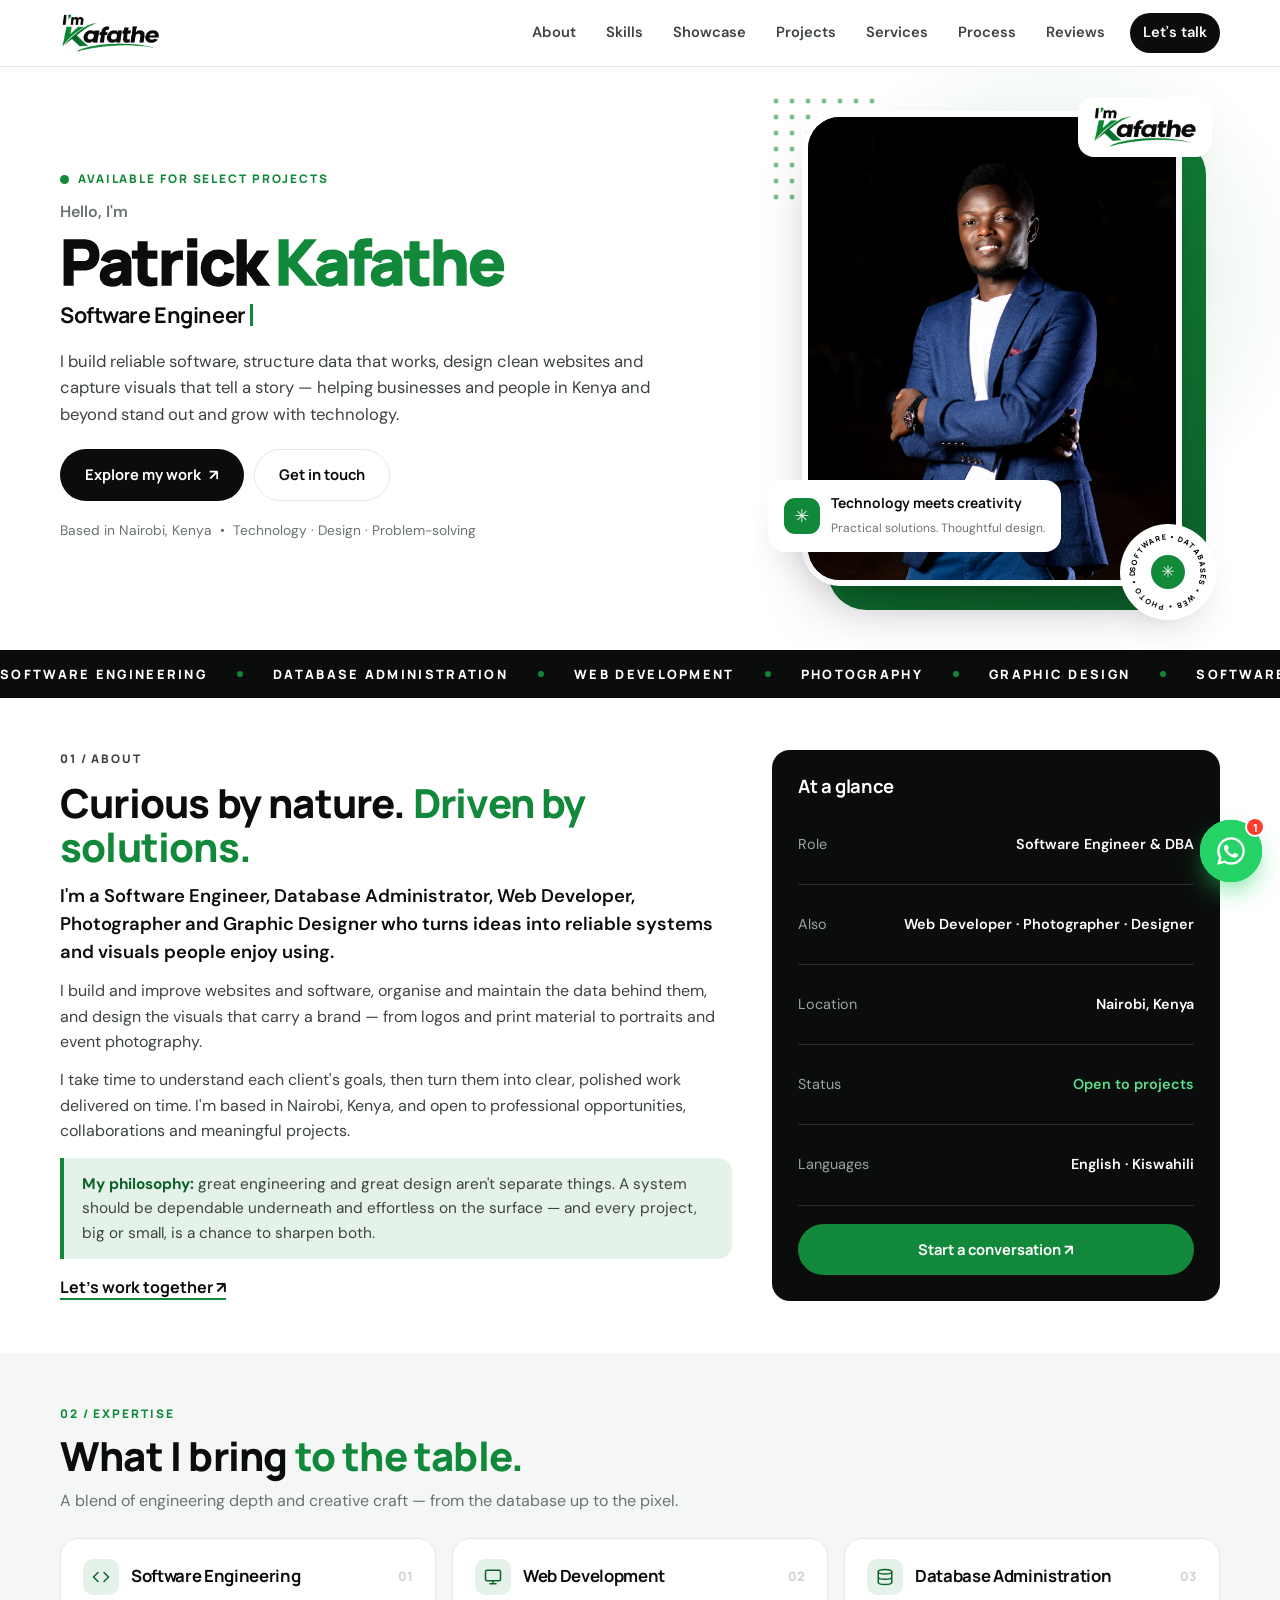
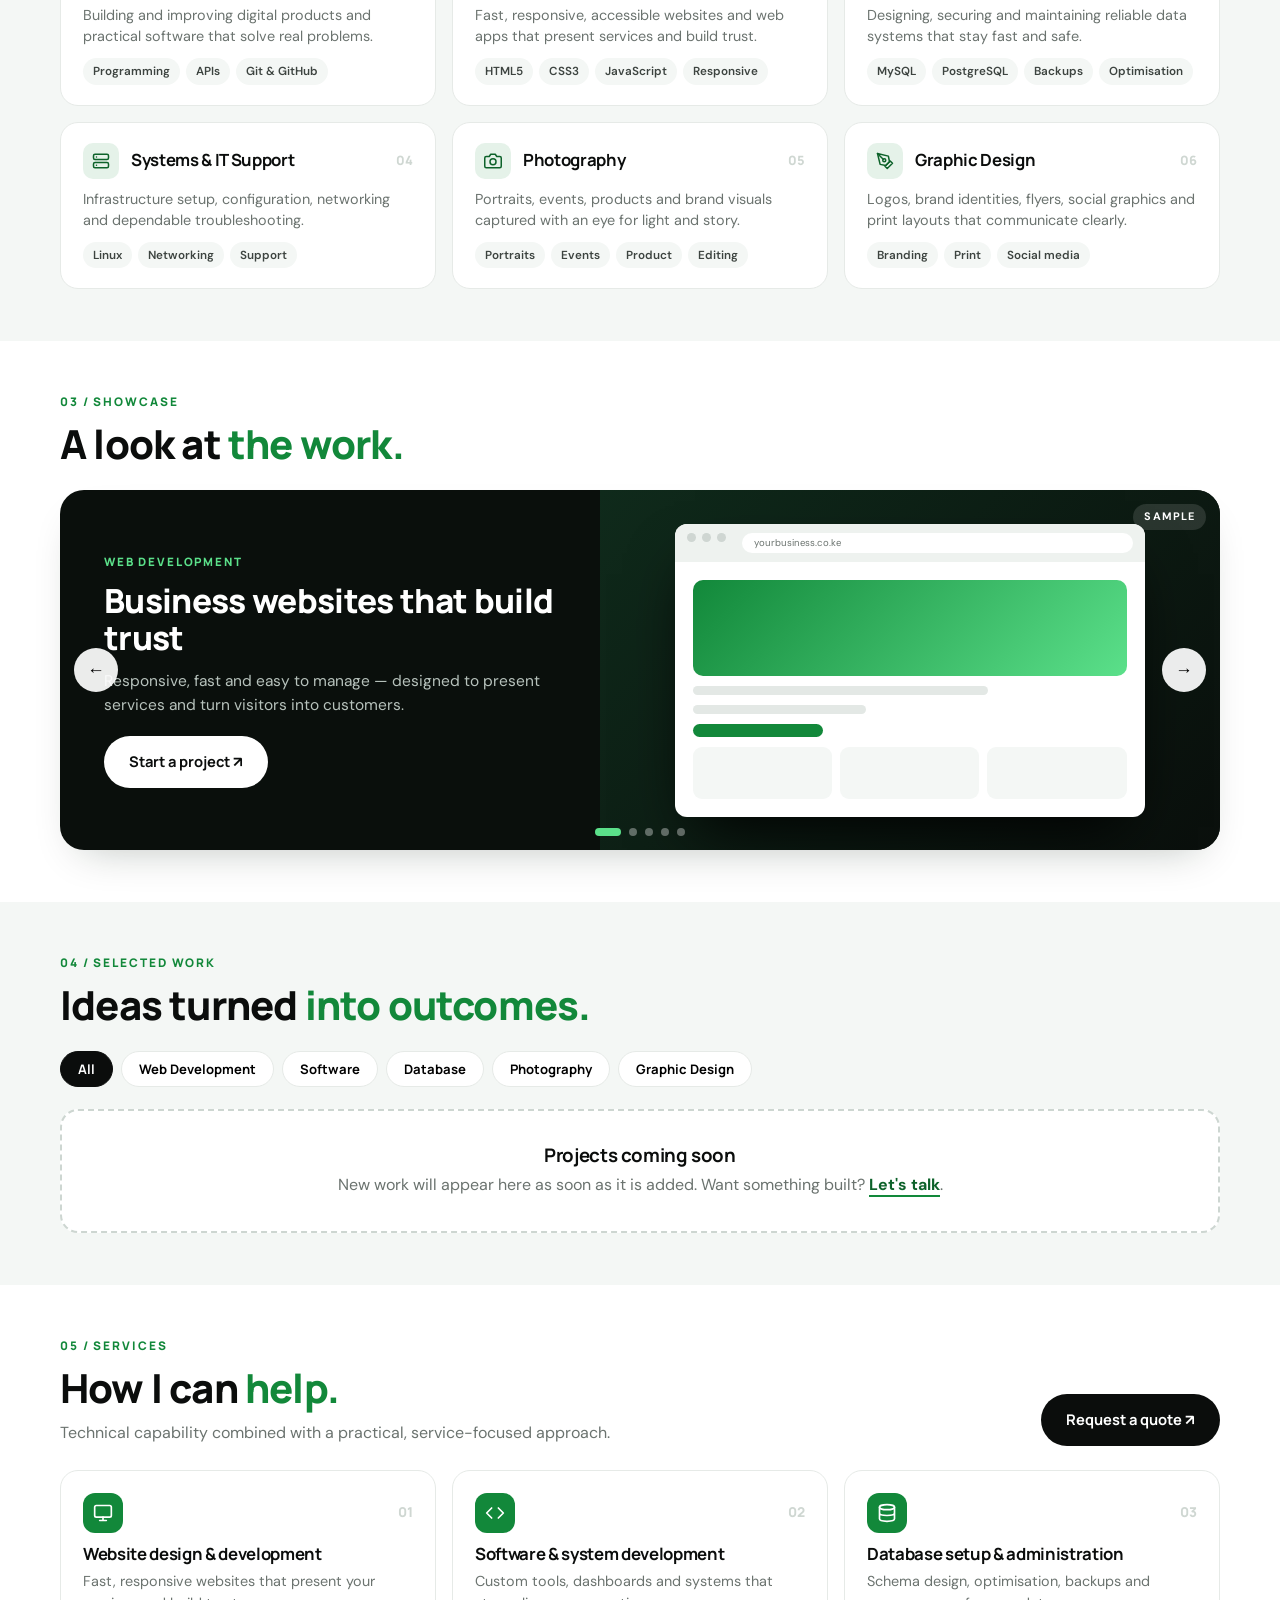
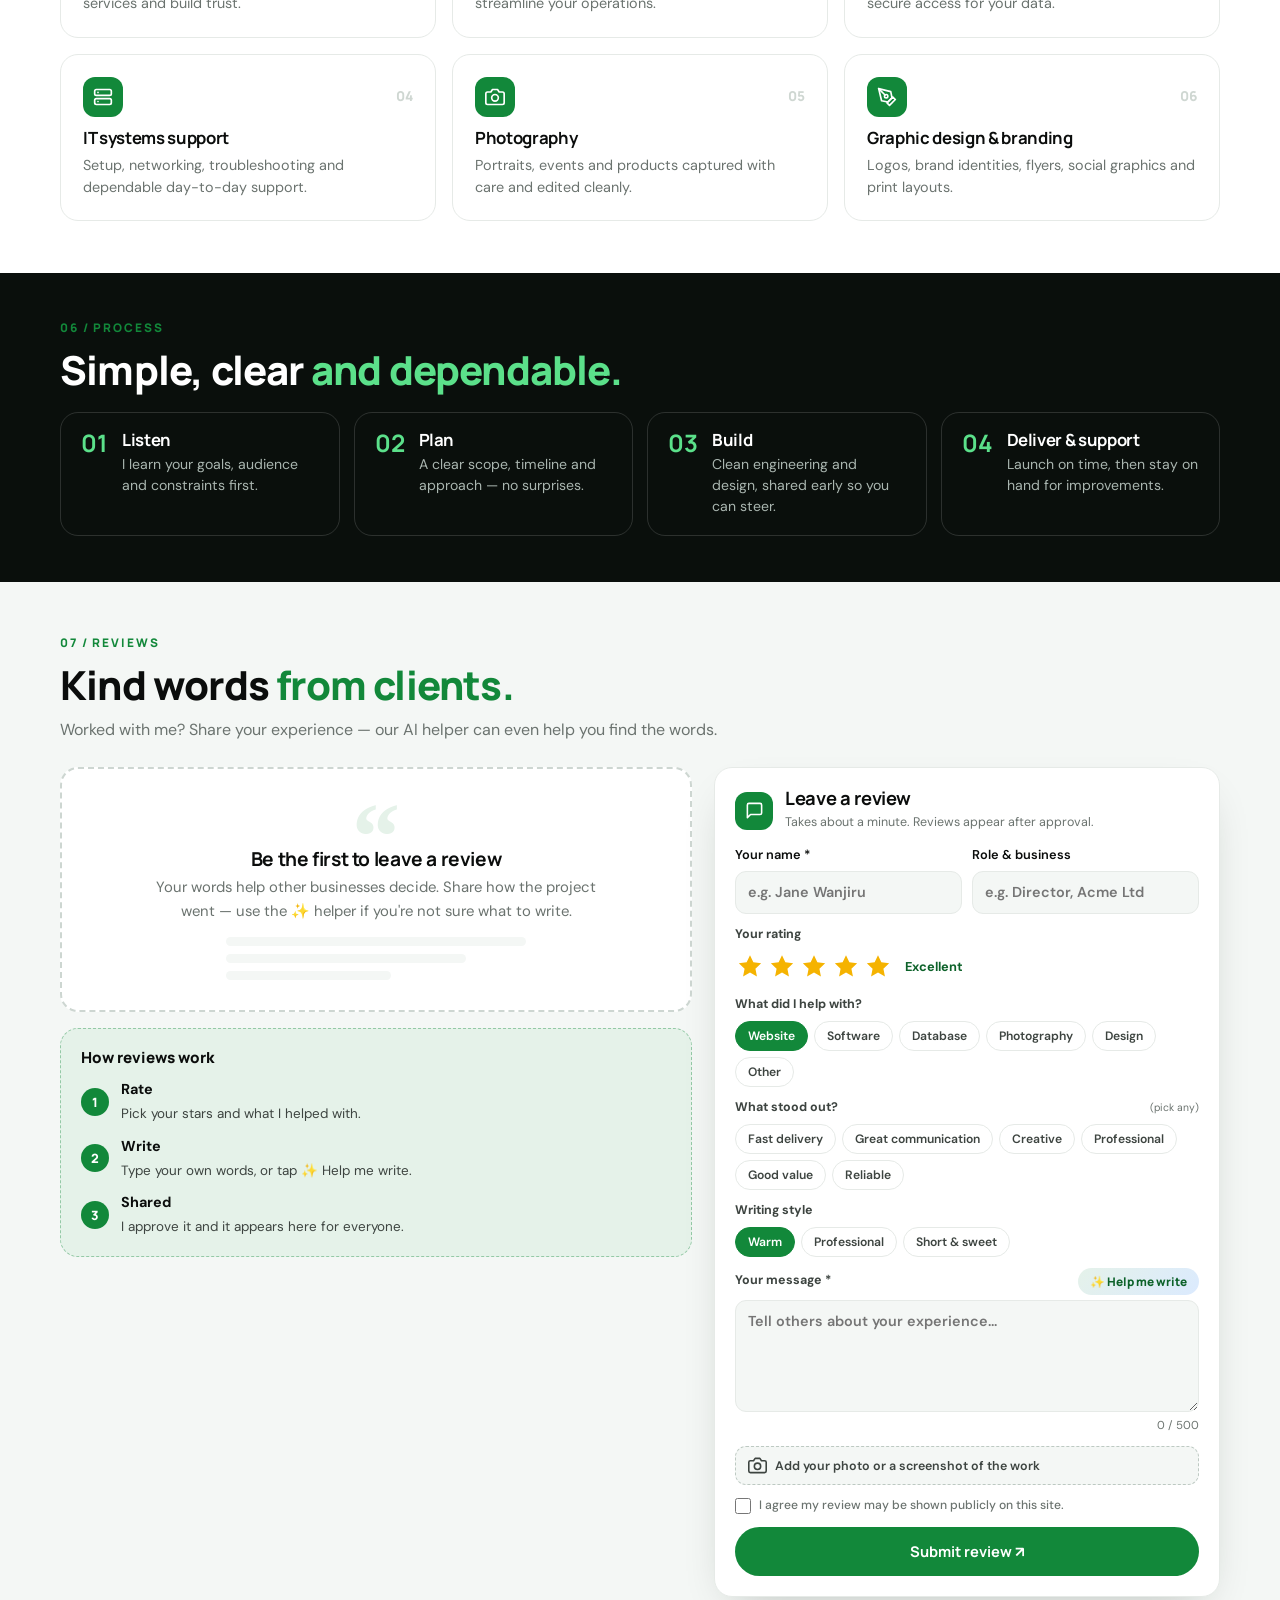
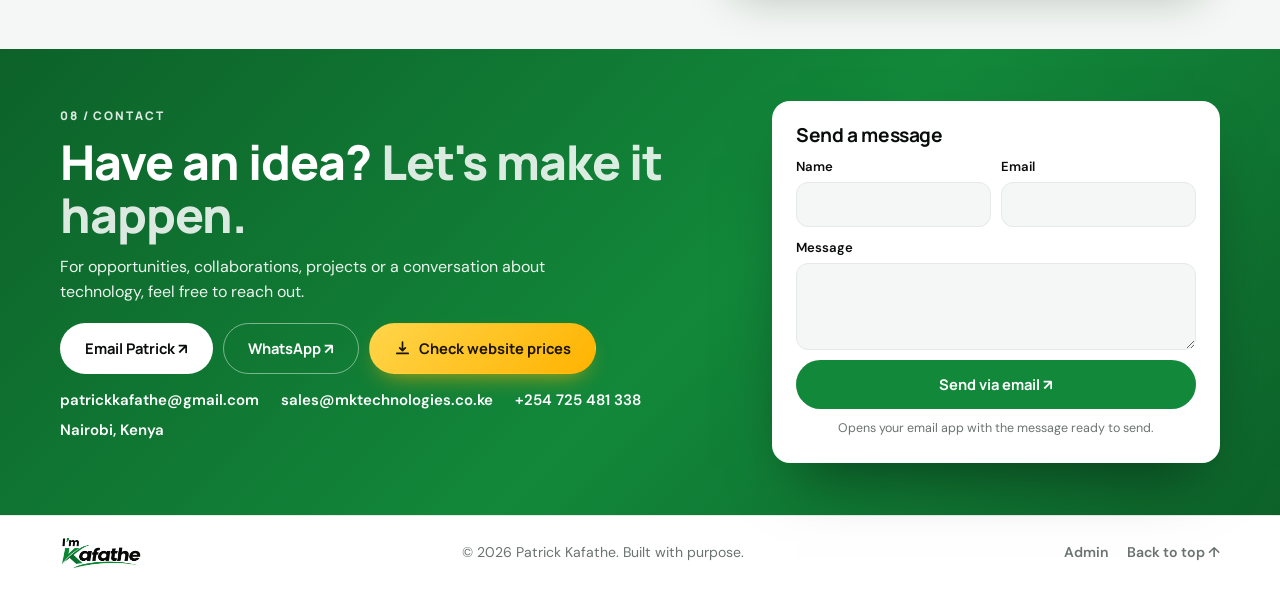
==== index.html @ 6acfd033 "Add files via upload" ====
<!DOCTYPE html>
<html lang="en">
<head>
  <meta charset="UTF-8">
  <meta name="viewport" content="width=device-width, initial-scale=1.0">
  <meta name="description" content="Patrick Kafathe — Software Engineer, Database Administrator, Web Developer, Photographer and Graphic Designer based in Nairobi, Kenya.">
  <meta name="theme-color" content="#12883a">
  <title>Patrick Kafathe | Professional Portfolio</title>
  <link rel="icon" href="assets/logo.png">
  <link rel="preconnect" href="https://fonts.googleapis.com">
  <link rel="preconnect" href="https://fonts.gstatic.com" crossorigin>
  <link href="https://fonts.googleapis.com/css2?family=DM+Sans:wght@400;500;600;700&family=Manrope:wght@400;500;600;700;800&display=swap" rel="stylesheet">
  <link rel="stylesheet" href="style.css">
</head>
<body>
  <div class="splash" id="splash" aria-hidden="true">
    <div class="splash-glow"></div>
    <div class="splash-inner">
      <div class="splash-logo"><img src="assets/logo.png" alt=""></div>
      <p class="splash-tag">SOFTWARE <i></i> DATA <i></i> DESIGN</p>
      <div class="splash-bar"><span></span></div>
      <p class="splash-name">Patrick Kafathe &middot; Portfolio</p>
    </div>
  </div>

  <div class="scroll-progress" id="progress"></div>
  <div class="announce" id="announce" hidden><a id="announceLink" href="#contact"><span id="announceText"></span> <b>→</b></a></div>

  <header class="site-header">
    <nav class="nav container" aria-label="Main navigation">
      <a class="brand" href="#home" aria-label="Patrick Kafathe — home"><img src="assets/logo.png" alt="I'm Kafathe"></a>
      <button class="menu-toggle" aria-label="Toggle navigation" aria-expanded="false">☰</button>
      <div class="nav-links">
        <a href="#about">About</a><a href="#skills">Skills</a><a href="#showcase">Showcase</a><a href="#projects">Projects</a>
        <a href="#services">Services</a><a href="#process">Process</a><a href="#reviews">Reviews</a><a href="#contact" class="nav-cta">Let's talk</a>
      </div>
    </nav>
  </header>

  <main>
    <!-- HERO -->
    <section class="hero container" id="home">
      <div class="hero-copy">
        <p class="eyebrow" id="heroEyebrow"><span class="status-dot"></span> <span data-s="hero.eyebrow">AVAILABLE FOR SELECT PROJECTS</span></p>
        <p class="hello" data-s="hero.hello">Hello, I'm</p>
        <h1 id="heroName">Patrick <span>Kafathe</span></h1>
        <h2 class="roles" aria-label="Roles"><span id="typed"></span><i class="caret"></i></h2>
        <p class="hero-intro" data-s="hero.intro">I build reliable software, structure data that works, design clean websites and capture visuals that tell a story.</p>
        <div class="hero-actions">
          <a class="button button-dark" href="#projects"><span data-s="hero.cta1">Explore my work</span> <span>↗</span></a>
          <a class="button button-light" href="#contact" data-s="hero.cta2">Get in touch</a>
        </div>
        <div class="hero-meta" data-s="hero.meta">Based in Nairobi, Kenya</div>
      </div>
      <div class="hero-visual">
        <div class="photo-frame"><img id="heroImg" src="assets/profile.jpg" alt="Portrait of Patrick Kafathe" fetchpriority="high"></div>
        <div class="logo-badge"><img src="assets/logo.png" alt="I'm Kafathe logo"></div>
        <div class="spin-badge" aria-hidden="true">
          <svg viewBox="0 0 100 100"><defs><path id="circ" d="M50,50 m-37,0 a37,37 0 1,1 74,0 a37,37 0 1,1 -74,0"/></defs><text><textPath href="#circ">SOFTWARE • DATABASES • WEB • PHOTO • DESIGN • </textPath></text></svg>
          <span>✳</span>
        </div>
        <div class="floating-note"><span class="note-icon">✳</span><div><strong>Technology meets creativity</strong><small>Practical solutions. Thoughtful design.</small></div></div>
      </div>
    </section>

    <section class="trust-strip" aria-label="Disciplines">
      <div class="marquee"><div class="marquee-track">
        <span>SOFTWARE ENGINEERING</span><i></i><span>DATABASE ADMINISTRATION</span><i></i><span>WEB DEVELOPMENT</span><i></i><span>PHOTOGRAPHY</span><i></i><span>GRAPHIC DESIGN</span><i></i>
        <span>SOFTWARE ENGINEERING</span><i></i><span>DATABASE ADMINISTRATION</span><i></i><span>WEB DEVELOPMENT</span><i></i><span>PHOTOGRAPHY</span><i></i><span>GRAPHIC DESIGN</span><i></i>
      </div></div>
    </section>

    <!-- ABOUT -->
    <section class="section container" id="about">
      <div class="about-grid">
        <div class="about-content reveal">
          <div class="section-heading tight"><p class="eyebrow">01 / ABOUT</p><h2>Curious by nature. <span>Driven by solutions.</span></h2></div>
          <p class="lead" data-s="about.lead"></p>
          <div id="aboutBody"></div>
          <blockquote><b>My philosophy:</b> <span data-s="about.philosophy"></span></blockquote>
          <a class="text-link" href="#contact">Let's work together <span>↗</span></a>
        </div>
        <aside class="about-card reveal">
          <h3>At a glance</h3>
          <ul>
            <li><span>Role</span><b>Software Engineer &amp; DBA</b></li>
            <li><span>Also</span><b>Web Developer · Photographer · Designer</b></li>
            <li><span>Location</span><b data-s="contact.location">Nairobi, Kenya</b></li>
            <li><span>Status</span><b class="ok">Open to projects</b></li>
            <li><span>Languages</span><b>English · Kiswahili</b></li>
          </ul>
          <a class="button button-dark full" href="#contact">Start a conversation ↗</a>
        </aside>
      </div>
    </section>

    <!-- SKILLS -->
    <section class="section section-soft" id="skills">
      <div class="container">
        <div class="section-heading reveal"><p class="eyebrow">02 / EXPERTISE</p><h2>What I bring <span>to the table.</span></h2><p class="section-sub">A blend of engineering depth and creative craft — from the database up to the pixel.</p></div>
        <div class="skill-grid">
          <article class="skill-card reveal"><div class="sk-head"><div class="skill-icon"><svg viewBox="0 0 24 24"><polyline points="16 18 22 12 16 6"/><polyline points="8 6 2 12 8 18"/></svg></div><h3>Software Engineering</h3><span class="card-number">01</span></div><p>Building and improving digital products and practical software that solve real problems.</p><div class="tags"><span>Programming</span><span>APIs</span><span>Git &amp; GitHub</span></div></article>
          <article class="skill-card reveal"><div class="sk-head"><div class="skill-icon"><svg viewBox="0 0 24 24"><rect x="2" y="3" width="20" height="14" rx="2"/><path d="M8 21h8M12 17v4"/></svg></div><h3>Web Development</h3><span class="card-number">02</span></div><p>Fast, responsive, accessible websites and web apps that present services and build trust.</p><div class="tags"><span>HTML5</span><span>CSS3</span><span>JavaScript</span><span>Responsive</span></div></article>
          <article class="skill-card reveal"><div class="sk-head"><div class="skill-icon"><svg viewBox="0 0 24 24"><ellipse cx="12" cy="5" rx="9" ry="3"/><path d="M3 5v14c0 1.7 4 3 9 3s9-1.3 9-3V5M3 12c0 1.7 4 3 9 3s9-1.3 9-3"/></svg></div><h3>Database Administration</h3><span class="card-number">03</span></div><p>Designing, securing and maintaining reliable data systems that stay fast and safe.</p><div class="tags"><span>MySQL</span><span>PostgreSQL</span><span>Backups</span><span>Optimisation</span></div></article>
          <article class="skill-card reveal"><div class="sk-head"><div class="skill-icon"><svg viewBox="0 0 24 24"><rect x="2" y="3" width="20" height="7" rx="2"/><rect x="2" y="14" width="20" height="7" rx="2"/><path d="M6 6.5h.01M6 17.5h.01"/></svg></div><h3>Systems &amp; IT Support</h3><span class="card-number">04</span></div><p>Infrastructure setup, configuration, networking and dependable troubleshooting.</p><div class="tags"><span>Linux</span><span>Networking</span><span>Support</span></div></article>
          <article class="skill-card reveal"><div class="sk-head"><div class="skill-icon"><svg viewBox="0 0 24 24"><path d="M23 19a2 2 0 0 1-2 2H3a2 2 0 0 1-2-2V8a2 2 0 0 1 2-2h4l2-3h6l2 3h4a2 2 0 0 1 2 2z"/><circle cx="12" cy="13" r="4"/></svg></div><h3>Photography</h3><span class="card-number">05</span></div><p>Portraits, events, products and brand visuals captured with an eye for light and story.</p><div class="tags"><span>Portraits</span><span>Events</span><span>Product</span><span>Editing</span></div></article>
          <article class="skill-card reveal"><div class="sk-head"><div class="skill-icon"><svg viewBox="0 0 24 24"><path d="M12 19l7-7 3 3-7 7-3-3z"/><path d="M18 13l-1.5-7.5L2 2l3.5 14.5L13 18l5-5z"/><path d="M2 2l7.6 7.6"/><circle cx="11" cy="11" r="2"/></svg></div><h3>Graphic Design</h3><span class="card-number">06</span></div><p>Logos, brand identities, flyers, social graphics and print layouts that communicate clearly.</p><div class="tags"><span>Branding</span><span>Print</span><span>Social media</span></div></article>
        </div>
      </div>
    </section>

    <!-- SHOWCASE SLIDES -->
    <section class="section" id="showcase">
      <div class="container">
        <div class="section-heading reveal"><p class="eyebrow">03 / SHOWCASE</p><h2>A look at <span>the work.</span></h2></div>
        <div class="slider reveal" id="slider" aria-roledescription="carousel">
          <div class="slides" id="slides"></div>
          <button class="slider-btn prev" id="prev" aria-label="Previous slide">←</button>
          <button class="slider-btn next" id="next" aria-label="Next slide">→</button>
          <div class="dots" id="dots"></div>
        </div>
      </div>
    </section>

    <!-- PROJECTS -->
    <section class="section section-soft" id="projects">
      <div class="container">
        <div class="section-heading reveal"><p class="eyebrow">04 / SELECTED WORK</p><h2>Ideas turned <span>into outcomes.</span></h2></div>
        <div class="filters reveal" id="filters"></div>
        <div class="project-grid" id="projectGrid"></div>
      </div>
    </section>

    <!-- SERVICES -->
    <section class="section container" id="services">
      <div class="head-row reveal">
        <div class="section-heading"><p class="eyebrow">05 / SERVICES</p><h2>How I can <span>help.</span></h2><p class="section-sub">Technical capability combined with a practical, service-focused approach.</p></div>
        <a class="button button-dark" href="#contact">Request a quote ↗</a>
      </div>
      <div class="service-grid" id="serviceGrid"></div>
    </section>

    <!-- PROCESS -->
    <section class="section section-dark" id="process">
      <div class="container">
        <div class="head-row reveal">
          <div class="section-heading"><p class="eyebrow">06 / PROCESS</p><h2>Simple, clear <span>and dependable.</span></h2></div>
        </div>
        <div class="process-grid">
          <div class="step reveal"><b>01</b><div><h3>Listen</h3><p>I learn your goals, audience and constraints first.</p></div></div>
          <div class="step reveal"><b>02</b><div><h3>Plan</h3><p>A clear scope, timeline and approach — no surprises.</p></div></div>
          <div class="step reveal"><b>03</b><div><h3>Build</h3><p>Clean engineering and design, shared early so you can steer.</p></div></div>
          <div class="step reveal"><b>04</b><div><h3>Deliver &amp; support</h3><p>Launch on time, then stay on hand for improvements.</p></div></div>
        </div>
      </div>
    </section>

    <!-- REVIEWS -->
    <section class="section section-soft" id="reviews">
      <div class="container">
        <div class="head-row reveal">
          <div class="section-heading"><p class="eyebrow">07 / REVIEWS</p><h2>Kind words <span>from clients.</span></h2><p class="section-sub">Worked with me? Share your experience — our AI helper can even help you find the words.</p></div>
          <div class="rv-summary" id="rvSummary" hidden><b id="rvAvg">5.0</b><div><div class="stars" id="rvStars"></div><small id="rvCount"></small></div></div>
        </div>
        <div class="rv-layout">
          <div class="rv-list" id="rvList"></div>
          <aside class="rv-form-card reveal" id="rvFormCard">
            <div class="rv-form-head"><span class="rv-ico"><svg viewBox="0 0 24 24"><path d="M21 15a2 2 0 0 1-2 2H7l-4 4V5a2 2 0 0 1 2-2h14a2 2 0 0 1 2 2z"/></svg></span><div><h3>Leave a review</h3><small>Takes about a minute. Reviews appear after approval.</small></div></div>
            <form id="rvForm" novalidate>
              <div class="two"><label>Your name *<input name="name" maxlength="60" required autocomplete="name" placeholder="e.g. Jane Wanjiru"></label>
              <label>Role &amp; business<input name="role" maxlength="80" placeholder="e.g. Director, Acme Ltd"></label></div>
              <div class="rv-row"><span class="rv-lbl">Your rating</span><div class="rate" id="rate" role="radiogroup" aria-label="Rating"></div><span class="rate-word" id="rateWord"></span></div>
              <div class="rv-row"><span class="rv-lbl">What did I help with?</span><div class="chips" id="topicChips"></div></div>
              <div class="rv-row"><span class="rv-lbl">What stood out? <small>(pick any)</small></span><div class="chips multi" id="hlChips"></div></div>
              <div class="rv-row"><span class="rv-lbl">Writing style</span><div class="chips" id="toneChips"></div></div>
              <label class="rv-msg"><span class="rv-lbl">Your message * <button type="button" class="ai-btn" id="rvAi">✨ Help me write</button></span><textarea name="text" id="rvText" rows="4" maxlength="500" required placeholder="Tell others about your experience…"></textarea><small id="rvLen">0 / 500</small></label>
              <div class="rv-photo"><input type="file" id="rvPhoto" accept="image/*" hidden><button type="button" class="photo-btn" id="rvPhotoBtn"><svg viewBox="0 0 24 24"><path d="M23 19a2 2 0 0 1-2 2H3a2 2 0 0 1-2-2V8a2 2 0 0 1 2-2h4l2-3h6l2 3h4a2 2 0 0 1 2 2z"/><circle cx="12" cy="13" r="4"/></svg>Add your photo or a screenshot of the work</button><img id="rvPhotoPrev" alt="" hidden><button type="button" class="photo-x" id="rvPhotoX" hidden aria-label="Remove photo">✕</button></div>
              <input class="hp" name="website" tabindex="-1" autocomplete="off" aria-hidden="true">
              <label class="check"><input type="checkbox" name="consent" required> I agree my review may be shown publicly on this site.</label>
              <p class="rv-err" id="rvErr" hidden></p>
              <button class="button button-green full" type="submit" id="rvSubmit">Submit review ↗</button>
            </form>
            <div class="rv-done" id="rvDone" hidden>
              <div class="rv-tick">✓</div><h3>Thank you!</h3><p id="rvDoneMsg">Your review was sent and will appear once approved.</p>
              <a class="button button-dark" id="rvDoneWa" href="#" target="_blank" rel="noopener" hidden>Send it on WhatsApp ↗</a>
              <button class="button button-light" type="button" id="rvAgain">Write another</button>
            </div>
          </aside>
        </div>
      </div>
    </section>

    <!-- CONTACT -->
    <section class="contact-section" id="contact">
      <div class="container contact-grid">
        <div class="contact-inner">
          <p class="eyebrow">08 / CONTACT</p>
          <h2>Have an idea? <span>Let's make it happen.</span></h2>
          <p class="c-sub">For opportunities, collaborations, projects or a conversation about technology, feel free to reach out.</p>
          <div class="contact-actions">
            <a class="button button-white js-mail" href="mailto:patrickkafathe@gmail.com">Email Patrick ↗</a>
            <a class="button button-outline js-wa" href="https://wa.me/254725481338" target="_blank" rel="noopener">WhatsApp ↗</a>
            <a class="button button-price" id="priceBtn" href="assets/docs/MK-Technologies-Website-Packages.pdf" download target="_blank" rel="noopener"><svg viewBox="0 0 24 24"><path d="M12 3v12m0 0l-4-4m4 4l4-4M4 19h16"/></svg><span id="priceLabel">Check website prices</span></a>
          </div>
          <div class="contact-details" id="contactDetails"></div>
          <div class="socials" id="socials"></div>
        </div>
        <form class="contact-form" id="contactForm">
          <h3>Send a message</h3>
          <div class="two"><label>Name<input name="name" required autocomplete="name"></label>
          <label>Email<input name="email" type="email" required autocomplete="email"></label></div>
          <label>Message<textarea name="message" rows="3" required></textarea></label>
          <button class="button button-green full" type="submit">Send via email ↗</button>
          <small>Opens your email app with the message ready to send.</small>
        </form>
      </div>
    </section>
  </main>

  <footer class="footer"><div class="container footer-inner"><a class="brand" href="#home"><img src="assets/logo.png" alt="I'm Kafathe"></a><p>© <span id="year"></span> <span data-s="hero.name">Patrick Kafathe</span>. Built with purpose.</p><div class="foot-links"><a href="admin/index.html">Admin</a><a href="#home">Back to top ↑</a></div></div></footer>

  <!-- WHATSAPP WIDGET -->
  <div class="wa" id="wa" hidden>
    <div class="wa-pop" id="waPop" role="dialog" aria-label="Chat on WhatsApp" hidden>
      <div class="wa-head">
        <img class="wa-av" id="waAv" src="assets/profile.jpg" alt="">
        <div><b id="waName">Patrick</b><small><i></i> Online · replies fast</small></div>
        <button class="wa-x" id="waX" aria-label="Close chat">✕</button>
      </div>
      <div class="wa-body">
        <div class="wa-msg typing" id="waTyping"><span></span><span></span><span></span></div>
        <div class="wa-msg" id="waMsg" hidden></div>
      </div>
      <div class="wa-chips" id="waChips"></div>
      <a class="wa-cta" id="waCta" href="#" target="_blank" rel="noopener"><svg viewBox="0 0 32 32"><path d="M16.004 3C8.83 3 3 8.8 3 15.93c0 2.28.6 4.5 1.74 6.46L3 29l6.8-1.7a13 13 0 0 0 6.2 1.58h.01C23.17 28.88 29 23.08 29 15.95 29 12.5 27.65 9.26 25.2 6.83A12.9 12.9 0 0 0 16.004 3zm0 23.7h-.01a10.7 10.7 0 0 1-5.45-1.5l-.39-.23-4.04 1 1.08-3.93-.25-.4a10.5 10.5 0 0 1-1.63-5.7c0-5.9 4.83-10.7 10.78-10.7 2.88 0 5.58 1.12 7.62 3.15a10.6 10.6 0 0 1 3.15 7.57c0 5.9-4.84 10.74-10.82 10.74zm5.92-8.03c-.32-.16-1.92-.95-2.22-1.05-.3-.11-.52-.16-.73.16-.22.32-.84 1.05-1.03 1.27-.19.21-.38.24-.7.08-.33-.16-1.37-.5-2.6-1.6-.96-.85-1.6-1.9-1.8-2.22-.18-.32-.02-.5.14-.66.15-.14.33-.38.5-.57.16-.19.21-.32.32-.54.1-.21.05-.4-.03-.56-.08-.16-.73-1.76-1-2.4-.26-.63-.53-.54-.73-.55h-.62c-.22 0-.57.08-.87.4-.3.32-1.14 1.11-1.14 2.7 0 1.6 1.17 3.14 1.33 3.36.16.21 2.3 3.5 5.57 4.9.78.34 1.38.54 1.85.69.78.25 1.5.21 2.06.13.63-.1 1.92-.78 2.19-1.54.27-.76.27-1.4.19-1.54-.08-.13-.3-.21-.62-.37z"/></svg> Start chat on WhatsApp</a>
    </div>
    <div class="wa-tip" id="waTip" hidden><span id="waTipText"></span></div>
    <button class="wa-btn" id="waBtn" aria-label="Chat with Patrick on WhatsApp">
      <span class="ring"></span><span class="ring r2"></span>
      <svg viewBox="0 0 32 32" aria-hidden="true"><path fill="#fff" d="M16.004 3C8.83 3 3 8.8 3 15.93c0 2.28.6 4.5 1.74 6.46L3 29l6.8-1.7a13 13 0 0 0 6.2 1.58h.01C23.17 28.88 29 23.08 29 15.95 29 12.5 27.65 9.26 25.2 6.83A12.9 12.9 0 0 0 16.004 3zm0 23.7h-.01a10.7 10.7 0 0 1-5.45-1.5l-.39-.23-4.04 1 1.08-3.93-.25-.4a10.5 10.5 0 0 1-1.63-5.7c0-5.9 4.83-10.7 10.78-10.7 2.88 0 5.58 1.12 7.62 3.15a10.6 10.6 0 0 1 3.15 7.57c0 5.9-4.84 10.74-10.82 10.74zm5.92-8.03c-.32-.16-1.92-.95-2.22-1.05-.3-.11-.52-.16-.73.16-.22.32-.84 1.05-1.03 1.27-.19.21-.38.24-.7.08-.33-.16-1.37-.5-2.6-1.6-.96-.85-1.6-1.9-1.8-2.22-.18-.32-.02-.5.14-.66.15-.14.33-.38.5-.57.16-.19.21-.32.32-.54.1-.21.05-.4-.03-.56-.08-.16-.73-1.76-1-2.4-.26-.63-.53-.54-.73-.55h-.62c-.22 0-.57.08-.87.4-.3.32-1.14 1.11-1.14 2.7 0 1.6 1.17 3.14 1.33 3.36.16.21 2.3 3.5 5.57 4.9.78.34 1.38.54 1.85.69.78.25 1.5.21 2.06.13.63-.1 1.92-.78 2.19-1.54.27-.76.27-1.4.19-1.54-.08-.13-.3-.21-.62-.37z"/></svg>
      <span class="wa-badge" id="waBadge">1</span>
    </button>
  </div>

  <div class="lightbox" id="lightbox" hidden>
    <button class="lb-close" id="lbClose" aria-label="Close">✕</button>
    <button class="slider-btn prev" id="lbPrev" aria-label="Previous image">←</button>
    <img id="lbImg" alt="">
    <button class="slider-btn next" id="lbNext" aria-label="Next image">→</button>
    <p id="lbCap"></p>
  </div>

  <script src="store.js"></script>
  <script src="widgets.js"></script>
  <script src="script.js"></script>
</body>
</html>
---- style.css ----
:root{
  --ink:#0b0d0c; --ink-2:#3d4440; --muted:#6b736f; --line:#e6eae7; --bg:#ffffff; --soft:#f4f7f5;
  --green:#12883a; --green-d:color-mix(in srgb,var(--green) 72%,#000); --green-l:color-mix(in srgb,var(--green) 11%,#fff);
  --dark:#0a0f0c; --radius:18px; --shadow:0 18px 44px -22px rgba(10,30,18,.3);
  --font:'DM Sans',system-ui,sans-serif; --head:'Manrope','DM Sans',system-ui,sans-serif;
}
*{box-sizing:border-box;margin:0;padding:0}
html{scroll-behavior:smooth;scroll-padding-top:80px;overflow-x:clip}
body{font-family:var(--font);color:var(--ink);background:var(--bg);line-height:1.6;-webkit-font-smoothing:antialiased;overflow-x:clip}
img{max-width:100%;display:block}
a{color:inherit;text-decoration:none}
.container{width:min(1160px,92%);margin-inline:auto}
h1,h2,h3{font-family:var(--head);line-height:1.1;letter-spacing:-.02em}
.scroll-progress{position:fixed;top:0;left:0;height:3px;width:0;background:var(--green);z-index:300}

/* announcement */
.announce{background:var(--green);color:#fff;text-align:center;font-size:.88rem;font-weight:600;padding:9px 16px}
.announce[data-tone="dark"]{background:var(--ink)}.announce[data-tone="amber"]{background:#f5b301;color:#1b1500}
.announce a:hover{text-decoration:underline}

/* header */
.site-header{position:sticky;top:0;z-index:100;background:rgba(255,255,255,.88);backdrop-filter:blur(14px);border-bottom:1px solid var(--line)}
.nav{display:flex;align-items:center;justify-content:space-between;height:66px}
.brand img{height:42px;width:auto}
.nav-links{display:flex;align-items:center;gap:4px}
.nav-links a{padding:8px 13px;border-radius:99px;font-weight:600;font-size:.92rem;color:var(--ink-2);transition:.2s}
.nav-links a:hover{background:var(--green-l);color:var(--green-d)}
.nav-links .nav-cta{background:var(--ink);color:#fff;margin-left:8px}
.nav-links .nav-cta:hover{background:var(--green);color:#fff}
.menu-toggle{display:none;background:none;border:1px solid var(--line);border-radius:12px;width:42px;height:42px;font-size:1.2rem;cursor:pointer}

/* buttons */
.button{display:inline-flex;align-items:center;justify-content:center;gap:8px;padding:13px 24px;border-radius:99px;font-weight:700;font-family:var(--head);font-size:.92rem;border:1.5px solid transparent;cursor:pointer;transition:.25s}
.button.full{width:100%}
.button-dark{background:var(--ink);color:#fff}.button-dark:hover{background:var(--green);transform:translateY(-2px)}
.button-light{border-color:var(--line);background:#fff}.button-light:hover{border-color:var(--ink);transform:translateY(-2px)}
.button-white{background:#fff;color:var(--ink)}.button-white:hover{background:var(--ink);color:#fff}
.button-outline{border-color:rgba(255,255,255,.45);color:#fff}.button-outline:hover{background:#fff;color:var(--ink)}
.button-green{background:var(--green);color:#fff}.button-green:hover{background:var(--green-d)}

.eyebrow{font-family:var(--head);font-weight:800;font-size:.74rem;letter-spacing:.16em;color:var(--green);display:flex;align-items:center;gap:9px;margin-bottom:10px}
.status-dot{width:9px;height:9px;border-radius:50%;background:var(--green);animation:pulse 2s infinite}
@keyframes pulse{0%{box-shadow:0 0 0 0 color-mix(in srgb,var(--green) 55%,transparent)}70%{box-shadow:0 0 0 9px transparent}100%{box-shadow:0 0 0 0 transparent}}

/* hero */
.hero{display:grid;grid-template-columns:1.15fr .85fr;gap:44px;align-items:center;padding:34px 0 40px;position:relative}
.hero::before{content:"";position:absolute;right:-10%;top:-12%;width:560px;height:560px;background:radial-gradient(circle,color-mix(in srgb,var(--green) 14%,transparent),transparent 65%);z-index:-1}
.hello{font-weight:600;color:var(--muted);font-size:1rem}
.hero h1{font-size:clamp(2.3rem,4.9vw,3.9rem);font-weight:800;margin:2px 0 8px;white-space:nowrap;letter-spacing:-.03em;-webkit-text-stroke:1.6px currentColor;paint-order:stroke fill}
.hero h1 span{color:var(--green)}
.roles{font-size:clamp(1.05rem,1.8vw,1.35rem);font-weight:700;min-height:1.5em;margin-bottom:12px}
.caret{display:inline-block;width:3px;height:1.05em;background:var(--green);margin-left:4px;vertical-align:-3px;animation:blink 1s steps(1) infinite}
@keyframes blink{50%{opacity:0}}
.hero-intro{font-size:1.04rem;color:var(--ink-2);max-width:56ch}
.hero-actions{display:flex;gap:10px;flex-wrap:wrap;margin:22px 0 18px}
.hero-meta{font-size:.86rem;color:var(--muted);white-space:pre-wrap}
.hero-visual{position:relative;justify-self:center;width:min(380px,88%);margin:10px 0 24px 18px}
.hero-visual::before{content:"";position:absolute;inset:26px -24px -24px 26px;border-radius:38px;background:linear-gradient(150deg,var(--green),var(--green-d));z-index:0}
.hero-visual::after{content:"";position:absolute;left:-34px;top:-18px;width:112px;height:112px;background:radial-gradient(var(--green) 2.2px,transparent 2.8px) 0 0/16px 16px;opacity:.55;z-index:0}
.photo-frame{position:relative;z-index:1;border-radius:38px;overflow:hidden;aspect-ratio:4/5;background:#000;box-shadow:0 30px 60px -28px rgba(0,0,0,.55);border:6px solid #fff}
.photo-frame img{width:100%;height:100%;object-fit:cover;object-position:50% 18%}
.logo-badge{position:absolute;z-index:3;top:-14px;right:-30px;background:#fff;border-radius:16px;padding:8px 14px;box-shadow:var(--shadow);animation:float 5s ease-in-out infinite}
.logo-badge img{height:44px;width:auto}
.spin-badge{position:absolute;z-index:3;right:-34px;bottom:-34px;width:96px;height:96px;border-radius:50%;background:#fff;box-shadow:var(--shadow);display:grid;place-items:center}
.spin-badge svg{position:absolute;inset:4px;width:calc(100% - 8px);height:calc(100% - 8px);animation:spin 18s linear infinite}
.spin-badge text{font:800 8.4px var(--head);letter-spacing:1.4px;fill:var(--ink)}
.spin-badge span{width:34px;height:34px;border-radius:50%;background:var(--green);color:#fff;display:grid;place-items:center;font-size:1rem}
@keyframes spin{to{transform:rotate(360deg)}}
.floating-note{position:absolute;z-index:3;left:-34px;bottom:34px;background:#fff;border-radius:16px;padding:12px 16px;display:flex;gap:11px;align-items:center;box-shadow:var(--shadow);animation:float 6s ease-in-out infinite reverse}
.floating-note strong{display:block;font-family:var(--head);font-size:.86rem}
.floating-note small{color:var(--muted);font-size:.75rem}
.note-icon{width:36px;height:36px;border-radius:11px;background:var(--green);color:#fff;display:grid;place-items:center;font-size:1.1rem}
@keyframes float{50%{transform:translateY(-8px)}}

.trust-strip{background:var(--ink);color:#fff;padding:14px 0;overflow:hidden}
.marquee{overflow:hidden}
.marquee-track{display:flex;gap:30px;align-items:center;width:max-content;animation:scroll 32s linear infinite;font-family:var(--head);font-weight:800;font-size:.8rem;letter-spacing:.18em;white-space:nowrap}
.marquee-track i{width:6px;height:6px;background:var(--green);border-radius:50%}
@keyframes scroll{to{transform:translateX(-50%)}}

/* sections */
.section{padding:52px 0}
.section-soft{background:var(--soft)}
.section-heading{margin-bottom:24px}
.section-heading.tight{margin-bottom:14px}
.section-heading h2{font-size:clamp(1.8rem,3.4vw,2.5rem);font-weight:800}
.section-heading h2 span{color:var(--green)}
.section-sub{color:var(--muted);margin-top:10px;max-width:60ch}
.head-row{display:flex;justify-content:space-between;align-items:flex-end;gap:20px;flex-wrap:wrap}
.head-row .section-heading{margin-bottom:24px}
.head-row .button{margin-bottom:24px}

/* about */
.about-grid{display:grid;grid-template-columns:1.5fr 1fr;gap:40px;align-items:stretch}
.about-content p{margin-bottom:12px;color:var(--ink-2)}
.about-content .lead{font-size:1.15rem;color:var(--ink);font-weight:600;line-height:1.5}
blockquote{border-left:4px solid var(--green);background:var(--green-l);padding:14px 18px;border-radius:0 14px 14px 0;margin:14px 0 16px;color:var(--ink-2);font-size:.96rem}
blockquote b{color:var(--green-d)}
.text-link{font-weight:700;font-family:var(--head);border-bottom:2px solid var(--green)}
.about-card{background:var(--ink);color:#fff;border-radius:var(--radius);padding:26px;display:flex;flex-direction:column}
.about-card h3{font-size:1.15rem;margin-bottom:8px}
.about-card ul{list-style:none;margin-bottom:18px;flex:1;display:flex;flex-direction:column}
.about-card li{display:flex;justify-content:space-between;align-items:center;gap:14px;padding:10px 0;flex:1;border-bottom:1px solid rgba(255,255,255,.12);font-size:.9rem}
.about-card li span{color:#9aa6a0}.about-card li b{text-align:right;font-weight:600}
.about-card .ok{color:#5be08a}
.about-card .button-dark{background:var(--green)}.about-card .button-dark:hover{background:#fff;color:var(--ink)}

/* skills — compact */
.skill-grid{display:grid;grid-template-columns:repeat(3,1fr);gap:16px}
.skill-card{background:#fff;border:1px solid var(--line);border-radius:var(--radius);padding:20px 22px;transition:.3s;display:flex;flex-direction:column;gap:10px}
.skill-card:hover{transform:translateY(-4px);box-shadow:var(--shadow);border-color:var(--green)}
.sk-head{display:flex;align-items:center;gap:12px}
.sk-head h3{font-size:1.05rem;flex:1}
.card-number{font-family:var(--head);font-weight:800;color:#cfd7d2;font-size:.8rem}
.skill-icon{width:36px;height:36px;border-radius:10px;background:var(--green-l);color:var(--green-d);display:grid;place-items:center;flex:none}
.skill-icon svg{width:18px;height:18px;fill:none;stroke:currentColor;stroke-width:2;stroke-linecap:round;stroke-linejoin:round}
.skill-card p{color:var(--muted);font-size:.9rem;line-height:1.5}
.tags{display:flex;flex-wrap:wrap;gap:6px;margin-top:auto}
.tags span{font-size:.73rem;font-weight:600;background:var(--soft);padding:4px 10px;border-radius:99px;color:var(--ink-2)}
.skill-card .tags span{background:var(--soft)}

/* slider */
.slider{position:relative;border-radius:24px;overflow:hidden;background:var(--dark);box-shadow:var(--shadow)}
.slides{display:flex;transition:transform .7s cubic-bezier(.65,0,.25,1)}
.slide{min-width:100%;display:grid;grid-template-columns:1fr 1.15fr;min-height:360px;color:#fff}
.slide-text{padding:36px 44px;display:flex;flex-direction:column;justify-content:center;gap:12px;z-index:1}
.slide-text .tag{font-family:var(--head);font-weight:800;font-size:.72rem;letter-spacing:.16em;color:#5be08a}
.slide-text h3{font-size:clamp(1.5rem,2.6vw,2.1rem);font-weight:800}
.slide-text p{color:#b7c2bc;max-width:46ch;font-size:.97rem}
.slide-text .button{align-self:flex-start;margin-top:6px}
.slide-media{position:relative;display:grid;place-items:center;padding:26px;background:linear-gradient(135deg,#0f2a1b,#0a0f0c)}
.slide-media img.shot{width:100%;height:100%;max-height:330px;object-fit:cover;border-radius:14px;box-shadow:0 30px 60px -20px #000;cursor:zoom-in}
.sample-tag{position:absolute;top:14px;right:14px;font-size:.68rem;font-weight:700;letter-spacing:.1em;background:rgba(255,255,255,.12);padding:4px 11px;border-radius:99px}
.mock{width:100%;max-width:470px;background:#fff;border-radius:12px;overflow:hidden;box-shadow:0 30px 60px -20px #000;color:var(--ink)}
.mock-bar{display:flex;gap:6px;padding:9px 12px;background:#eef2ef}
.mock-bar b{width:9px;height:9px;border-radius:50%;background:#cfd6d2}
.mock-bar em{margin-left:10px;flex:1;background:#fff;border-radius:99px;font-size:.6rem;font-style:normal;padding:2px 12px;color:var(--muted)}
.mock-body{padding:18px;display:grid;gap:10px}
.ln{height:9px;border-radius:6px;background:#e3e8e5}.ln.s{width:40%}.ln.m{width:68%}.ln.g{background:var(--green);width:30%;height:13px;border-radius:99px}
.mock-hero{height:96px;border-radius:10px;background:linear-gradient(135deg,var(--green),#5be08a)}
.mock-cols{display:grid;grid-template-columns:repeat(3,1fr);gap:8px}.mock-cols div{height:52px;border-radius:9px;background:var(--soft)}
.mock-table{display:grid;gap:7px}.mock-table div{display:grid;grid-template-columns:1fr 2fr 1fr;gap:7px}.mock-table span{height:11px;border-radius:5px;background:#e3e8e5}.mock-table div:first-child span{background:var(--green)}
.mock-chart{display:flex;align-items:flex-end;gap:9px;height:92px}.mock-chart b{flex:1;background:var(--green);border-radius:6px 6px 0 0;opacity:.85}
.mock-brand{display:grid;grid-template-columns:1fr 1fr;gap:10px}.mock-brand div{aspect-ratio:2/1;border-radius:12px;display:grid;place-items:center;font-family:var(--head);font-weight:800;font-size:1.6rem}
.mock-photo{display:grid;grid-template-columns:2fr 1fr;gap:8px}.mock-photo div{border-radius:10px;min-height:70px;background:linear-gradient(160deg,#1b3a2a,#0b0d0c)}.mock-photo div:first-child{grid-row:span 2;min-height:148px}
.slider-btn{position:absolute;top:50%;transform:translateY(-50%);width:44px;height:44px;border-radius:50%;border:none;background:rgba(255,255,255,.92);font-size:1.1rem;cursor:pointer;z-index:5;transition:.2s}
.slider-btn:hover{background:var(--green);color:#fff}
.slider-btn.prev{left:14px}.slider-btn.next{right:14px}
.dots{position:absolute;bottom:14px;left:0;right:0;display:flex;justify-content:center;gap:8px;z-index:5}
.dots button{width:8px;height:8px;border-radius:99px;border:none;background:rgba(255,255,255,.35);cursor:pointer;transition:.3s}
.dots button.on{width:26px;background:#5be08a}

/* projects */
.filters{display:flex;flex-wrap:wrap;gap:8px;margin-bottom:22px}
.filters button{font-family:var(--head);font-weight:700;font-size:.82rem;padding:8px 17px;border-radius:99px;border:1.5px solid var(--line);background:#fff;cursor:pointer;transition:.2s}
.filters button:hover{border-color:var(--ink)}.filters button.on{background:var(--ink);color:#fff;border-color:var(--ink)}
.project-grid{display:grid;grid-template-columns:repeat(3,1fr);gap:18px}
.project-card{background:#fff;border:1px solid var(--line);border-radius:var(--radius);overflow:hidden;transition:.3s;display:flex;flex-direction:column}
.project-card:hover{transform:translateY(-5px);box-shadow:var(--shadow)}
.project-art{aspect-ratio:16/10;background:linear-gradient(135deg,#0f2a1b,var(--green));position:relative;overflow:hidden;display:grid;place-items:center;color:#fff;font-family:var(--head);font-weight:800;letter-spacing:.2em;font-size:.85rem;cursor:zoom-in}
.project-art img{position:absolute;inset:0;width:100%;height:100%;object-fit:cover;transition:transform .6s}
.project-card:hover .project-art img{transform:scale(1.06)}
.img-count{position:absolute;bottom:10px;right:10px;background:rgba(0,0,0,.65);color:#fff;font-size:.7rem;padding:3px 9px;border-radius:99px;letter-spacing:0;font-family:var(--font)}
.project-info{padding:18px 20px;display:flex;flex-direction:column;gap:8px;flex:1}
.project-type{font-family:var(--head);font-weight:800;font-size:.68rem;letter-spacing:.14em;color:var(--green)}
.project-info h3{font-size:1.1rem}
.project-info p{color:var(--muted);font-size:.9rem}
.project-info .tags{padding-top:4px}
.project-link{font-family:var(--head);font-weight:700;font-size:.85rem;color:var(--green-d)}
.empty{grid-column:1/-1;text-align:center;border:2px dashed #cdd6d1;border-radius:var(--radius);padding:34px 20px;background:#fff;color:var(--muted)}
.empty h3{color:var(--ink);margin-bottom:6px}
.empty a{color:var(--green-d);font-weight:700;border-bottom:2px solid var(--green)}

/* services — card grid */
.service-grid{display:grid;grid-template-columns:repeat(3,1fr);gap:16px}
.service{position:relative;background:#fff;border:1px solid var(--line);border-radius:var(--radius);padding:22px;display:grid;gap:8px;transition:.3s;overflow:hidden}
.service::after{content:"";position:absolute;left:0;bottom:0;height:3px;width:0;background:var(--green);transition:width .4s}
.service:hover{transform:translateY(-4px);box-shadow:var(--shadow)}
.service:hover::after{width:100%}
.s-top{display:flex;align-items:center;justify-content:space-between}
.s-ico{width:40px;height:40px;border-radius:12px;background:var(--green);color:#fff;display:grid;place-items:center}
.s-ico svg{width:20px;height:20px;fill:none;stroke:currentColor;stroke-width:2;stroke-linecap:round;stroke-linejoin:round}
.s-num{font-family:var(--head);font-weight:800;color:#cfd7d2;font-size:.85rem}
.service h3{font-size:1.05rem;margin-top:4px}
.service p{color:var(--muted);font-size:.9rem;line-height:1.5}

/* process — compact row */
.section-dark{background:var(--dark);color:#fff;padding:46px 0}
.section-dark .section-heading{margin-bottom:20px}
.section-dark .section-heading h2 span{color:#5be08a}
.process-grid{display:grid;grid-template-columns:repeat(4,1fr);gap:14px}
.step{display:flex;gap:14px;align-items:flex-start;border:1px solid rgba(255,255,255,.14);border-radius:var(--radius);padding:18px 20px;transition:.3s}
.step:hover{border-color:#5be08a;background:color-mix(in srgb,var(--green) 14%,transparent)}
.step b{font-family:var(--head);font-size:1.5rem;color:#5be08a;line-height:1}
.step h3{font-size:1.05rem;margin-bottom:4px}.step p{color:#aab6b0;font-size:.88rem;line-height:1.5}

/* contact */
.contact-section{background:linear-gradient(135deg,var(--green-d),var(--green) 55%,var(--green-d));color:#fff;padding:52px 0}
.contact-section .eyebrow{color:rgba(255,255,255,.85)}
.contact-grid{display:grid;grid-template-columns:1.2fr .8fr;gap:40px;align-items:center}
.contact-inner h2{font-size:clamp(1.9rem,4vw,3rem);font-weight:800;margin-bottom:12px}
.contact-inner h2 span{opacity:.85}
.c-sub{max-width:52ch;opacity:.92}
.contact-actions{display:flex;gap:10px;flex-wrap:wrap;margin:18px 0 14px}
.contact-details{display:flex;flex-wrap:wrap;gap:6px 22px;font-weight:600;font-size:.94rem}
.contact-details a:hover{text-decoration:underline}
.socials{display:flex;flex-wrap:wrap;gap:8px;margin-top:14px}
.socials a{font-size:.8rem;font-weight:700;padding:6px 14px;border-radius:99px;background:rgba(255,255,255,.16);transition:.2s}
.socials a:hover{background:#fff;color:var(--ink)}
.contact-form{background:#fff;color:var(--ink);border-radius:var(--radius);padding:24px;display:grid;gap:10px;box-shadow:0 30px 60px -25px rgba(0,0,0,.5)}
.contact-form h3{font-size:1.2rem}
.contact-form .two{display:grid;grid-template-columns:1fr 1fr;gap:10px}
.contact-form label{display:grid;gap:5px;font-weight:600;font-size:.82rem}
.contact-form input,.contact-form textarea{font:inherit;padding:11px 13px;border:1.5px solid var(--line);border-radius:12px;outline:none;transition:.2s;background:var(--soft);width:100%}
.contact-form input:focus,.contact-form textarea:focus{border-color:var(--green);background:#fff}
.contact-form small{color:var(--muted);text-align:center;font-size:.78rem}

.footer{border-top:1px solid var(--line);padding:20px 0;background:#fff}
.footer-inner{display:flex;justify-content:space-between;align-items:center;gap:14px;flex-wrap:wrap;color:var(--muted);font-size:.88rem}
.footer .brand img{height:34px}
.foot-links{display:flex;gap:18px;font-weight:600}.foot-links a:hover{color:var(--green)}

/* lightbox */
.lightbox{position:fixed;inset:0;background:rgba(5,8,6,.94);z-index:400;display:grid;place-items:center;padding:30px}
.lightbox[hidden]{display:none}
.lightbox img{max-width:min(1100px,86vw);max-height:80vh;border-radius:14px}
.lightbox p{position:absolute;bottom:20px;color:#cfd8d3;font-size:.9rem}
.lb-close{position:absolute;top:18px;right:22px;background:none;border:none;color:#fff;font-size:1.7rem;cursor:pointer}

.reveal{opacity:0;transform:translateY(22px);transition:opacity .7s,transform .7s}
.reveal.in{opacity:1;transform:none}
[hidden]{display:none!important}

@media(max-width:980px){
  .hero{grid-template-columns:1fr;padding-top:26px;gap:28px}
  .hero-visual{order:-1;width:min(290px,76%);margin:6px 0 30px 10px}
  .hero-visual::before{inset:18px -16px -16px 18px}
  .logo-badge{right:-14px}.floating-note{left:-14px;bottom:22px;padding:9px 12px}.floating-note small{display:none}.floating-note strong{font-size:.78rem}.note-icon{width:30px;height:30px;font-size:.9rem}.spin-badge{right:-18px;bottom:-24px;width:80px;height:80px}
  .hero h1{white-space:normal}
  .about-grid,.contact-grid{grid-template-columns:1fr}
  .skill-grid,.project-grid,.service-grid{grid-template-columns:repeat(2,1fr)}
  .process-grid{grid-template-columns:repeat(2,1fr)}
  .slide{grid-template-columns:1fr}
  .slide-text{padding:26px 24px 8px}.slide-media{padding:14px 14px 40px}
}
@media(max-width:720px){
  .menu-toggle{display:block}
  .nav-links{position:absolute;top:66px;left:0;right:0;background:#fff;flex-direction:column;align-items:stretch;padding:12px 4%;border-bottom:1px solid var(--line);display:none}
  .nav-links.open{display:flex}
  .nav-links .nav-cta{margin:6px 0 0;text-align:center}
  .skill-grid,.project-grid,.service-grid,.process-grid{grid-template-columns:1fr}
  .section{padding:40px 0}
  .slider-btn{display:none}
  .contact-form .two{grid-template-columns:1fr}
  .footer-inner{flex-direction:column;text-align:center}
}
@media(prefers-reduced-motion:reduce){*{animation:none!important;transition:none!important}.reveal{opacity:1;transform:none}}

/* splash screen */
.splash{position:fixed;inset:0;z-index:1000;background:#fff;display:grid;place-items:center;overflow:hidden;animation:splashOut .7s cubic-bezier(.77,0,.18,1) 2.5s forwards}
.splash-glow{position:absolute;width:min(900px,120vw);aspect-ratio:1;border-radius:50%;background:radial-gradient(circle,color-mix(in srgb,var(--green) 16%,transparent),transparent 62%);animation:glow 3s ease-out both}
.splash::before,.splash::after{content:"";position:absolute;height:3px;background:var(--green);left:0;right:0;transform:scaleX(0);transform-origin:left}
.splash::before{top:0;animation:wipe 1.1s .2s cubic-bezier(.7,0,.2,1) forwards}
.splash::after{bottom:0;transform-origin:right;animation:wipe 1.1s .2s cubic-bezier(.7,0,.2,1) forwards}
.splash-inner{position:relative;display:grid;justify-items:center;gap:14px;padding:20px;text-align:center}
.splash-logo{width:min(440px,78vw);clip-path:inset(0 100% 0 0);animation:reveal 1.1s .35s cubic-bezier(.7,0,.2,1) forwards}
.splash-logo img{width:100%;height:auto;animation:pop 1.4s .35s cubic-bezier(.2,.8,.2,1) both}
.splash-tag{display:flex;align-items:center;gap:12px;font:800 .78rem var(--head);letter-spacing:.3em;color:var(--ink-2);opacity:0;animation:rise .6s 1.2s ease forwards}
.splash-tag i{width:6px;height:6px;border-radius:50%;background:var(--green)}
.splash-bar{width:min(220px,50vw);height:4px;border-radius:99px;background:var(--line);overflow:hidden;opacity:0;animation:rise .4s 1.3s ease forwards}
.splash-bar span{display:block;height:100%;width:100%;background:var(--green);border-radius:99px;transform:scaleX(0);transform-origin:left;animation:load 1.1s 1.35s cubic-bezier(.5,0,.2,1) forwards}
.splash-name{font:600 .8rem var(--font);color:var(--muted);letter-spacing:.06em;opacity:0;animation:rise .6s 1.5s ease forwards}
@keyframes reveal{to{clip-path:inset(0 0 0 0)}}
@keyframes pop{from{transform:scale(.86)}to{transform:scale(1)}}
@keyframes rise{from{opacity:0;transform:translateY(10px)}to{opacity:1;transform:none}}
@keyframes load{to{transform:scaleX(1)}}
@keyframes wipe{to{transform:scaleX(1)}}
@keyframes glow{from{opacity:0;transform:scale(.6)}to{opacity:1;transform:scale(1)}}
@keyframes splashOut{0%{transform:none;visibility:visible}99%{visibility:visible}100%{transform:translateY(-100%);visibility:hidden}}
body.splash-on{overflow:hidden}
@media(prefers-reduced-motion:reduce){.splash{animation:splashOut .01s .8s forwards!important}.splash *{animation:none!important;opacity:1!important;clip-path:none!important;transform:none!important}}

/* ================= price button ================= */
.button-price{background:linear-gradient(135deg,#ffd54a,#ffb300);color:#1b1500;border-color:transparent;gap:8px;box-shadow:0 10px 24px -12px rgba(255,179,0,.9)}
.button-price svg{width:17px;height:17px;fill:none;stroke:currentColor;stroke-width:2.4;stroke-linecap:round;stroke-linejoin:round}
.button-price:hover{transform:translateY(-2px);box-shadow:0 14px 28px -12px rgba(255,179,0,1)}

/* ================= reviews ================= */
.rv-summary{display:flex;align-items:center;gap:12px;background:#fff;border:1px solid var(--line);border-radius:16px;padding:10px 18px;margin-bottom:24px}
.rv-summary b{font:800 2rem var(--head);line-height:1}
.rv-summary small{color:var(--muted);font-size:.8rem}
.stars{display:flex;gap:2px}.stars svg,.rv-stars svg{width:16px;height:16px;fill:#d6ddd9}.stars svg.on,.rv-stars svg.on{fill:#f5b301}
.rv-layout{display:grid;grid-template-columns:1.25fr 1fr;gap:22px;align-items:start}
.rv-masonry{columns:2;column-gap:14px}
.rv-card{break-inside:avoid;background:#fff;border:1px solid var(--line);border-radius:var(--radius);padding:16px;margin-bottom:14px;display:grid;gap:10px;transition:.3s}
.rv-card:hover{transform:translateY(-3px);box-shadow:var(--shadow);border-color:var(--green)}
.rv-pic{margin:-16px -16px 0;border-radius:var(--radius) var(--radius) 0 0;overflow:hidden;aspect-ratio:16/9;background:var(--soft)}
.rv-pic img{width:100%;height:100%;object-fit:cover}
.rv-stars{display:flex;gap:2px}
.rv-text{font-size:.93rem;color:var(--ink-2);line-height:1.55}
.rv-by{display:flex;align-items:center;gap:10px;flex-wrap:wrap}
.rv-by b{display:block;font:700 .88rem var(--head)}.rv-by small{color:var(--muted);font-size:.76rem}
.rv-av{width:34px;height:34px;border-radius:50%;color:#fff;display:grid;place-items:center;font:800 .9rem var(--head);flex:none}
.rv-topic{margin-left:auto;font-size:.68rem;font-weight:700;color:var(--green-d);background:var(--green-l);padding:3px 10px;border-radius:99px}
.rv-more{margin:4px auto 0;display:flex}
.rv-empty{background:#fff;border:2px dashed #cdd6d1;border-radius:var(--radius);padding:30px 24px;text-align:center;position:relative;overflow:hidden}
.rv-quote{font:800 6rem/0.8 Georgia,serif;color:var(--green-l);height:50px}
.rv-empty h3{font-size:1.2rem;margin-bottom:6px}.rv-empty p{color:var(--muted);max-width:44ch;margin:0 auto 14px;font-size:.93rem}
.rv-ghost{display:grid;gap:8px;max-width:300px;margin:0 auto}.rv-ghost span{height:9px;border-radius:6px;background:var(--soft)}.rv-ghost span:nth-child(2){width:80%}.rv-ghost span:nth-child(3){width:55%}
.rv-form-card{background:#fff;border:1px solid var(--line);border-radius:var(--radius);padding:20px;box-shadow:var(--shadow);position:sticky;top:84px}
.rv-form-head{display:flex;gap:12px;align-items:center;margin-bottom:12px}
.rv-form-head h3{font-size:1.15rem}.rv-form-head small{color:var(--muted);font-size:.78rem}
.rv-ico{width:38px;height:38px;border-radius:12px;background:var(--green);color:#fff;display:grid;place-items:center;flex:none}
.rv-ico svg,.photo-btn svg{width:19px;height:19px;fill:none;stroke:currentColor;stroke-width:2;stroke-linecap:round;stroke-linejoin:round}
#rvForm{display:grid;gap:11px}
#rvForm .two{display:grid;grid-template-columns:1fr 1fr;gap:10px}
#rvForm label{display:grid;gap:5px;font-weight:600;font-size:.8rem}
#rvForm input:not([type=checkbox]):not([type=file]),#rvForm textarea{font:inherit;font-size:.9rem;padding:9px 12px;border:1.5px solid var(--line);border-radius:11px;background:var(--soft);outline:none;transition:.2s;width:100%}
#rvForm input:focus,#rvForm textarea:focus{border-color:var(--green);background:#fff}
#rvForm textarea{resize:vertical;min-height:92px}
.rv-lbl{font-weight:700;font-size:.78rem;display:flex;align-items:center;justify-content:space-between;gap:8px;color:var(--ink-2)}
.rv-lbl small{font-weight:400;color:var(--muted)}
.rv-row{display:grid;gap:6px}
.rate{display:flex;gap:2px}.rate-word{font-size:.8rem;font-weight:700;color:var(--green-d)}
.rv-row:has(.rate){grid-template-columns:auto 1fr;align-items:center;gap:6px 12px}.rv-row:has(.rate) .rate-word{justify-self:start}.rv-row:has(.rate) .rv-lbl{grid-column:1/-1}
.rate-star{border:none;background:none;cursor:pointer;padding:2px;transition:transform .15s}
.rate-star svg{width:26px;height:26px;fill:#d6ddd9;transition:.15s}
.rate-star.on svg{fill:#f5b301}.rate-star:hover{transform:scale(1.18)}
.chips{display:flex;flex-wrap:wrap;gap:6px}
.chip{font:600 .76rem var(--font);padding:6px 12px;border-radius:99px;border:1.5px solid var(--line);background:#fff;cursor:pointer;transition:.18s;color:var(--ink-2)}
.chip:hover{border-color:var(--green)}.chip.on{background:var(--green);border-color:var(--green);color:#fff}
.rv-msg small{text-align:right;color:var(--muted);font-weight:400;font-size:.72rem}
.ai-btn{border:none;background:linear-gradient(135deg,var(--green-l),#dbeafe);color:var(--green-d);font:800 .74rem var(--head);padding:5px 12px;border-radius:99px;cursor:pointer;transition:.2s}
.ai-btn:hover{transform:translateY(-1px);filter:brightness(.96)}.ai-btn:disabled{opacity:.6;cursor:wait}
.rv-photo{display:flex;align-items:center;gap:10px;position:relative}
.photo-btn{display:flex;align-items:center;gap:8px;flex:1;text-align:left;border:1.5px dashed #bdc9c2;background:var(--soft);border-radius:11px;padding:9px 12px;font:600 .78rem var(--font);color:var(--ink-2);cursor:pointer;transition:.2s}
.photo-btn:hover{border-color:var(--green);background:var(--green-l)}.photo-btn.has{flex:0 0 auto;padding:9px}.photo-btn.has{font-size:0;gap:0}
#rvPhotoPrev{width:46px;height:46px;border-radius:10px;object-fit:cover;border:1px solid var(--line)}
.photo-x{border:none;background:var(--ink);color:#fff;width:22px;height:22px;border-radius:50%;font-size:.65rem;cursor:pointer;margin-left:-22px;margin-top:-34px}
#rvForm .check{display:flex;align-items:flex-start;gap:8px;font-weight:500;font-size:.76rem;color:var(--muted)}
#rvForm .check input{width:16px;height:16px;accent-color:var(--green);margin-top:2px}
.rv-err{color:#c0392b;font-size:.82rem;font-weight:600}
.hp{position:absolute!important;left:-9999px!important;opacity:0;height:0;width:0}
.rv-done{text-align:center;display:grid;gap:10px;justify-items:center;padding:14px 6px}
.rv-done h3{font-size:1.3rem}.rv-done p{color:var(--muted);font-size:.92rem;max-width:34ch}
.rv-tick{width:56px;height:56px;border-radius:50%;background:var(--green);color:#fff;display:grid;place-items:center;font-size:1.7rem;animation:pop2 .5s cubic-bezier(.2,.9,.3,1.4)}
@keyframes pop2{from{transform:scale(.3);opacity:0}to{transform:none;opacity:1}}

/* ================= WhatsApp widget ================= */
.wa{position:fixed;right:18px;bottom:18px;z-index:250;display:flex;flex-direction:column;align-items:flex-end;gap:12px}
.wa[hidden]{display:none}
.wa-btn{position:relative;width:62px;height:62px;border-radius:50%;border:none;background:#25d366;cursor:pointer;display:grid;place-items:center;box-shadow:0 12px 28px -8px rgba(37,211,102,.8);animation:vibrate 4.5s ease-in-out infinite;transform-origin:50% 60%}
.wa-btn svg{width:34px;height:34px}
.wa-btn .ring{position:absolute;inset:0;border-radius:50%;border:2px solid #25d366;animation:ping 2.2s cubic-bezier(.2,.6,.3,1) infinite;pointer-events:none}
.wa-btn .ring.r2{animation-delay:1.1s}
.wa-badge{position:absolute;top:-3px;right:-3px;min-width:20px;height:20px;border-radius:99px;background:#ff3b30;color:#fff;font:800 .7rem var(--head);display:grid;place-items:center;border:2px solid #fff;animation:badge 1.6s ease-in-out infinite}
.wa-badge[hidden]{display:none}
.wa.is-open .wa-btn{animation:none}
@keyframes ping{0%{transform:scale(1);opacity:.7}100%{transform:scale(1.9);opacity:0}}
@keyframes badge{50%{transform:scale(1.18)}}
@keyframes vibrate{0%,62%,100%{transform:none}
  64%{transform:translateX(-3px) rotate(-10deg)}66%{transform:translateX(3px) rotate(10deg)}68%{transform:translateX(-3px) rotate(-10deg)}
  70%{transform:translateX(3px) rotate(10deg)}72%{transform:translateX(-2px) rotate(-7deg)}74%{transform:translateX(2px) rotate(7deg)}76%{transform:translateX(-1px) rotate(-3deg)}78%{transform:none}}
.wa-tip{max-width:240px;background:#fff;border-radius:16px 16px 4px 16px;padding:11px 14px;box-shadow:0 14px 34px -14px rgba(0,0,0,.45);font-size:.86rem;font-weight:600;line-height:1.4;color:var(--ink);opacity:0;transform:translateY(8px) scale(.96);transition:.25s;border:1px solid var(--line)}
.wa-tip.show{opacity:1;transform:none}.wa-tip[hidden]{display:none}
.wa-pop{width:min(320px,calc(100vw - 36px));background:#efeae2;border-radius:20px;overflow:hidden;box-shadow:0 24px 60px -18px rgba(0,0,0,.55);opacity:0;transform:translateY(14px) scale(.96);transform-origin:100% 100%;transition:.22s}
.wa-pop.open{opacity:1;transform:none}.wa-pop[hidden]{display:none}
.wa-head{background:#075e54;color:#fff;display:flex;align-items:center;gap:11px;padding:12px 14px}
.wa-av{width:40px;height:40px;border-radius:50%;object-fit:cover;object-position:50% 15%;border:2px solid rgba(255,255,255,.5)}
.wa-head b{display:block;font:700 .95rem var(--head);line-height:1.2}
.wa-head small{font-size:.74rem;opacity:.9;display:flex;align-items:center;gap:5px}
.wa-head small i{width:7px;height:7px;border-radius:50%;background:#5cf08c;display:inline-block}
.wa-x{margin-left:auto;background:none;border:none;color:#fff;font-size:1rem;cursor:pointer;opacity:.85;padding:4px}
.wa-body{padding:16px 14px 6px;min-height:84px;background:#efeae2 radial-gradient(rgba(0,0,0,.035) 1px,transparent 1.5px) 0 0/14px 14px}
.wa-msg{background:#fff;border-radius:4px 14px 14px 14px;padding:10px 13px;font-size:.9rem;line-height:1.45;max-width:90%;box-shadow:0 1px 1px rgba(0,0,0,.1);animation:msgIn .3s ease}
.wa-msg[hidden]{display:none}
.wa-msg.typing{display:inline-flex;gap:4px;padding:13px 15px}.wa-msg.typing span{width:7px;height:7px;border-radius:50%;background:#9aa5a0;animation:dot 1.1s infinite}
.wa-msg.typing span:nth-child(2){animation-delay:.18s}.wa-msg.typing span:nth-child(3){animation-delay:.36s}
@keyframes dot{0%,60%,100%{transform:none;opacity:.5}30%{transform:translateY(-4px);opacity:1}}
@keyframes msgIn{from{opacity:0;transform:translateY(6px)}to{opacity:1;transform:none}}
.wa-chips{display:flex;flex-wrap:wrap;gap:6px;padding:8px 12px 10px}
.wa-chip{display:inline-flex;align-items:center;gap:6px;background:#fff;border:1px solid #d6ddd9;color:#075e54;font:700 .76rem var(--font);padding:6px 11px;border-radius:99px;transition:.18s}
.wa-chip i{font-style:normal}.wa-chip:hover{background:#dcf8c6;border-color:#25d366;transform:translateY(-1px)}
.wa-cta{display:flex;align-items:center;justify-content:center;gap:9px;background:#25d366;color:#fff;font:800 .9rem var(--head);padding:13px;transition:.2s}
.wa-cta svg{width:20px;height:20px;fill:#fff}.wa-cta:hover{background:#1ebe5a}

@media(max-width:980px){.rv-layout{grid-template-columns:1fr}.rv-form-card{position:static}}
@media(max-width:560px){.rv-masonry{columns:1}#rvForm .two{grid-template-columns:1fr}.wa{right:12px;bottom:12px}.wa-btn{width:56px;height:56px}}
@media(prefers-reduced-motion:reduce){.wa-btn,.wa-btn .ring,.wa-badge{animation:none!important}}

/* how reviews work card */
.rv-how{margin-top:16px;border:1px dashed color-mix(in srgb,var(--green) 45%,#fff);background:var(--green-l);border-radius:var(--radius);padding:18px 20px}
.rv-how h4{font:800 .95rem var(--head);margin-bottom:10px}
.rv-how ol{list-style:none;display:grid;gap:10px;counter-reset:s}
.rv-how li{display:grid;grid-template-columns:28px 1fr;gap:2px 12px;align-items:center;counter-increment:s}
.rv-how li::before{content:counter(s);grid-row:span 2;width:28px;height:28px;border-radius:50%;background:var(--green);color:#fff;display:grid;place-items:center;font:800 .8rem var(--head)}
.rv-how li b{font-size:.9rem}.rv-how li span{font-size:.84rem;color:var(--ink-2)}
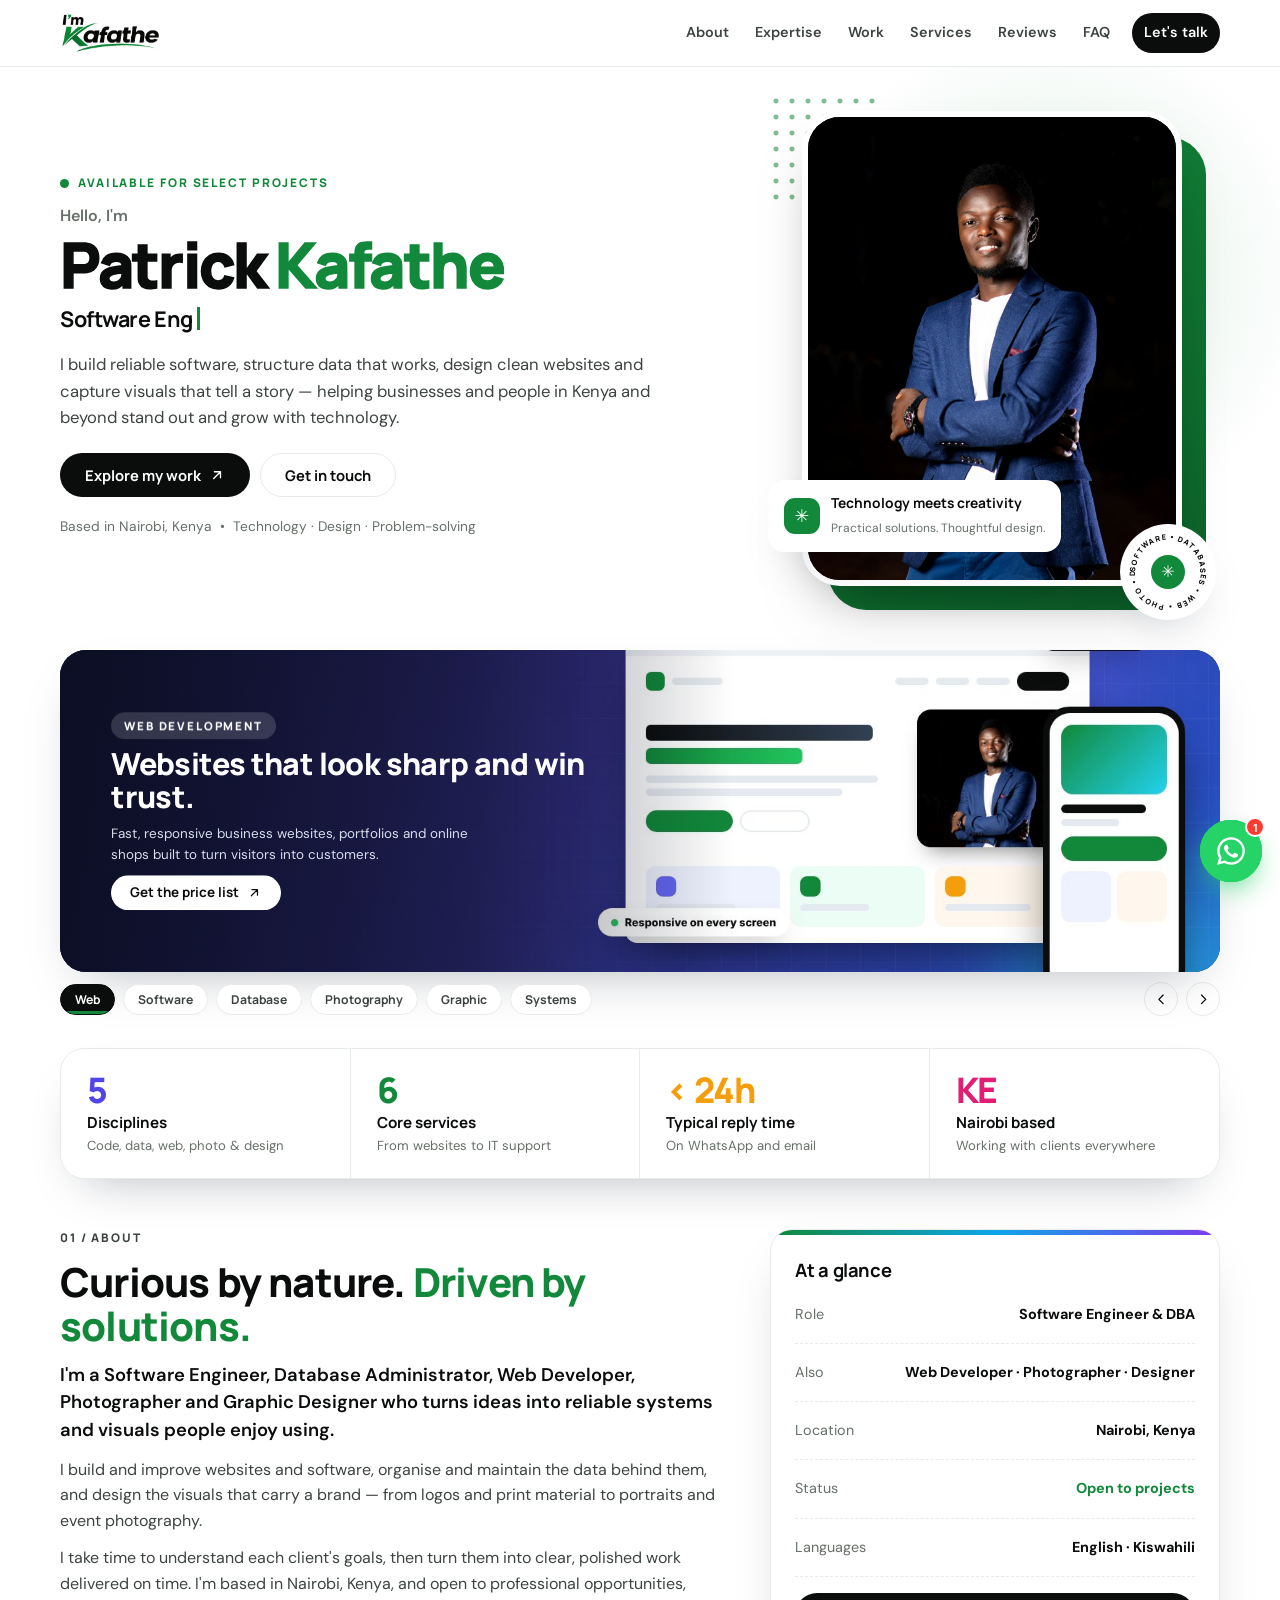
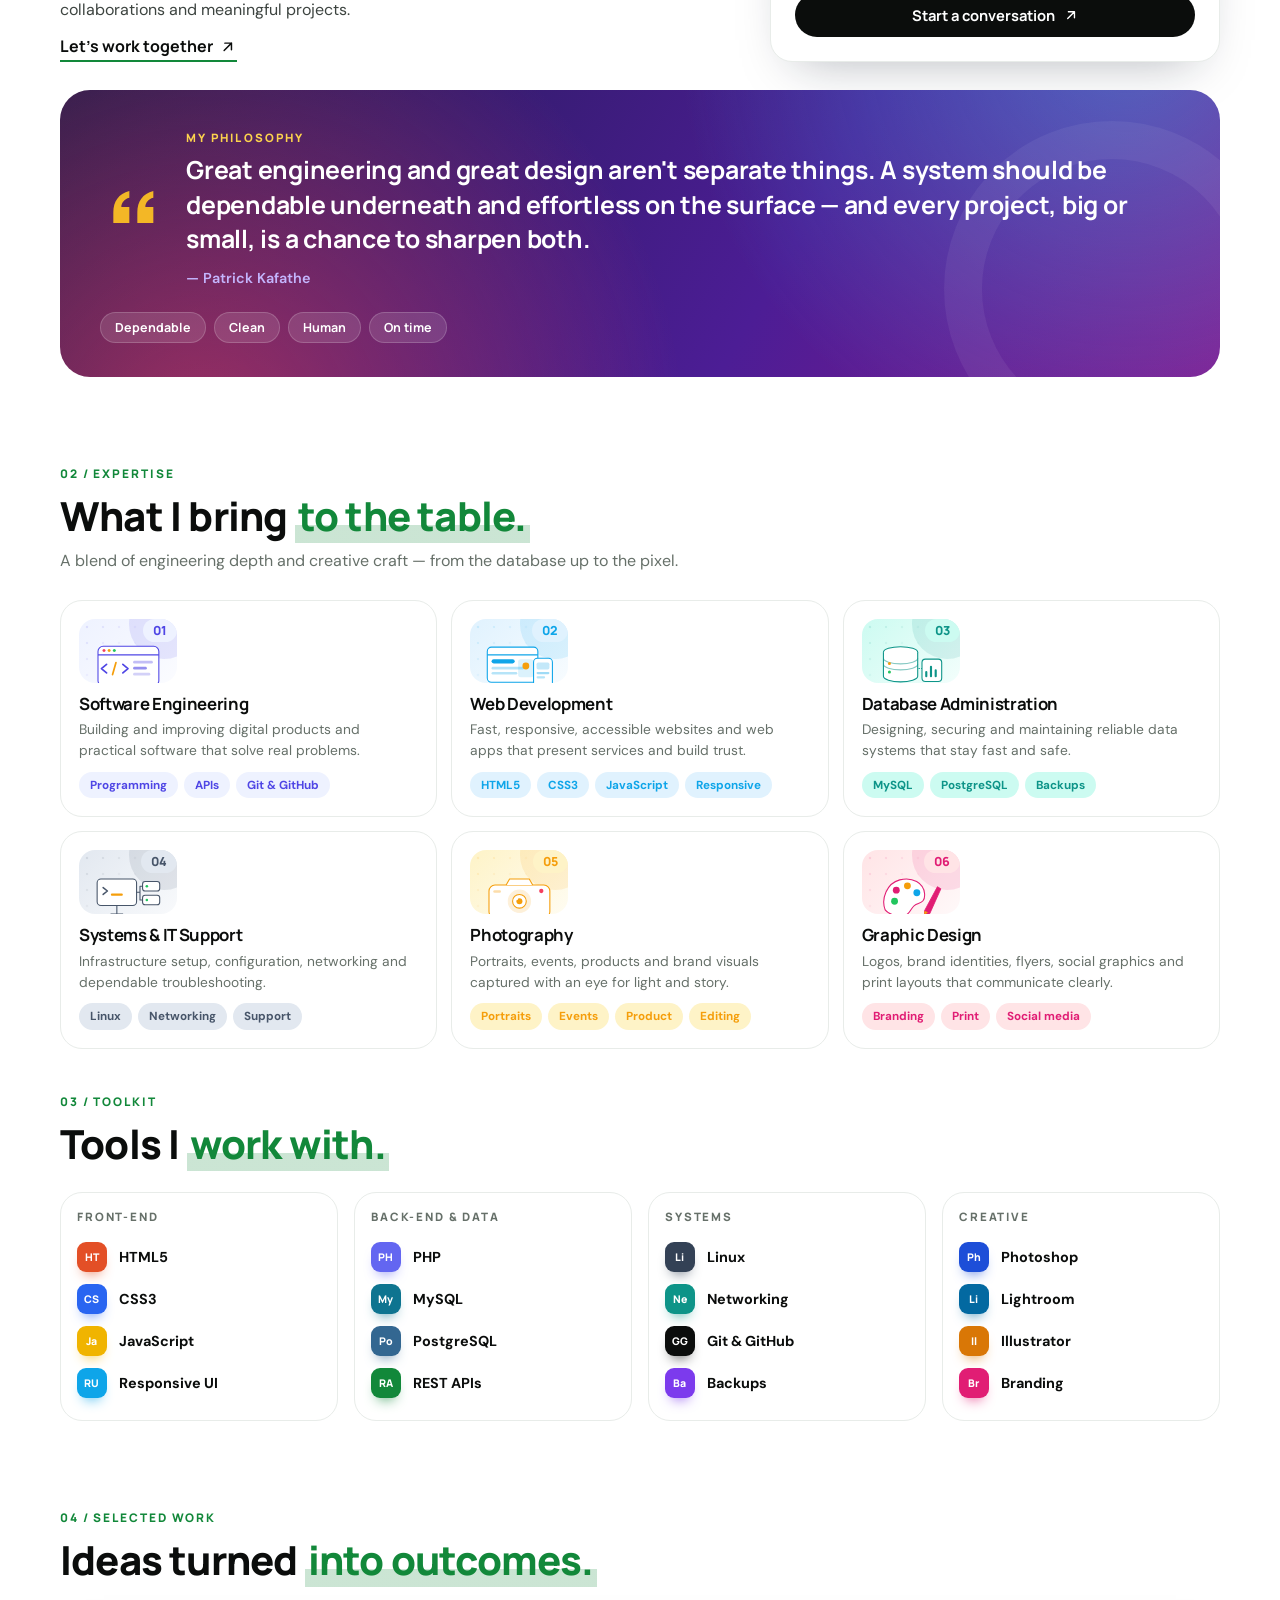
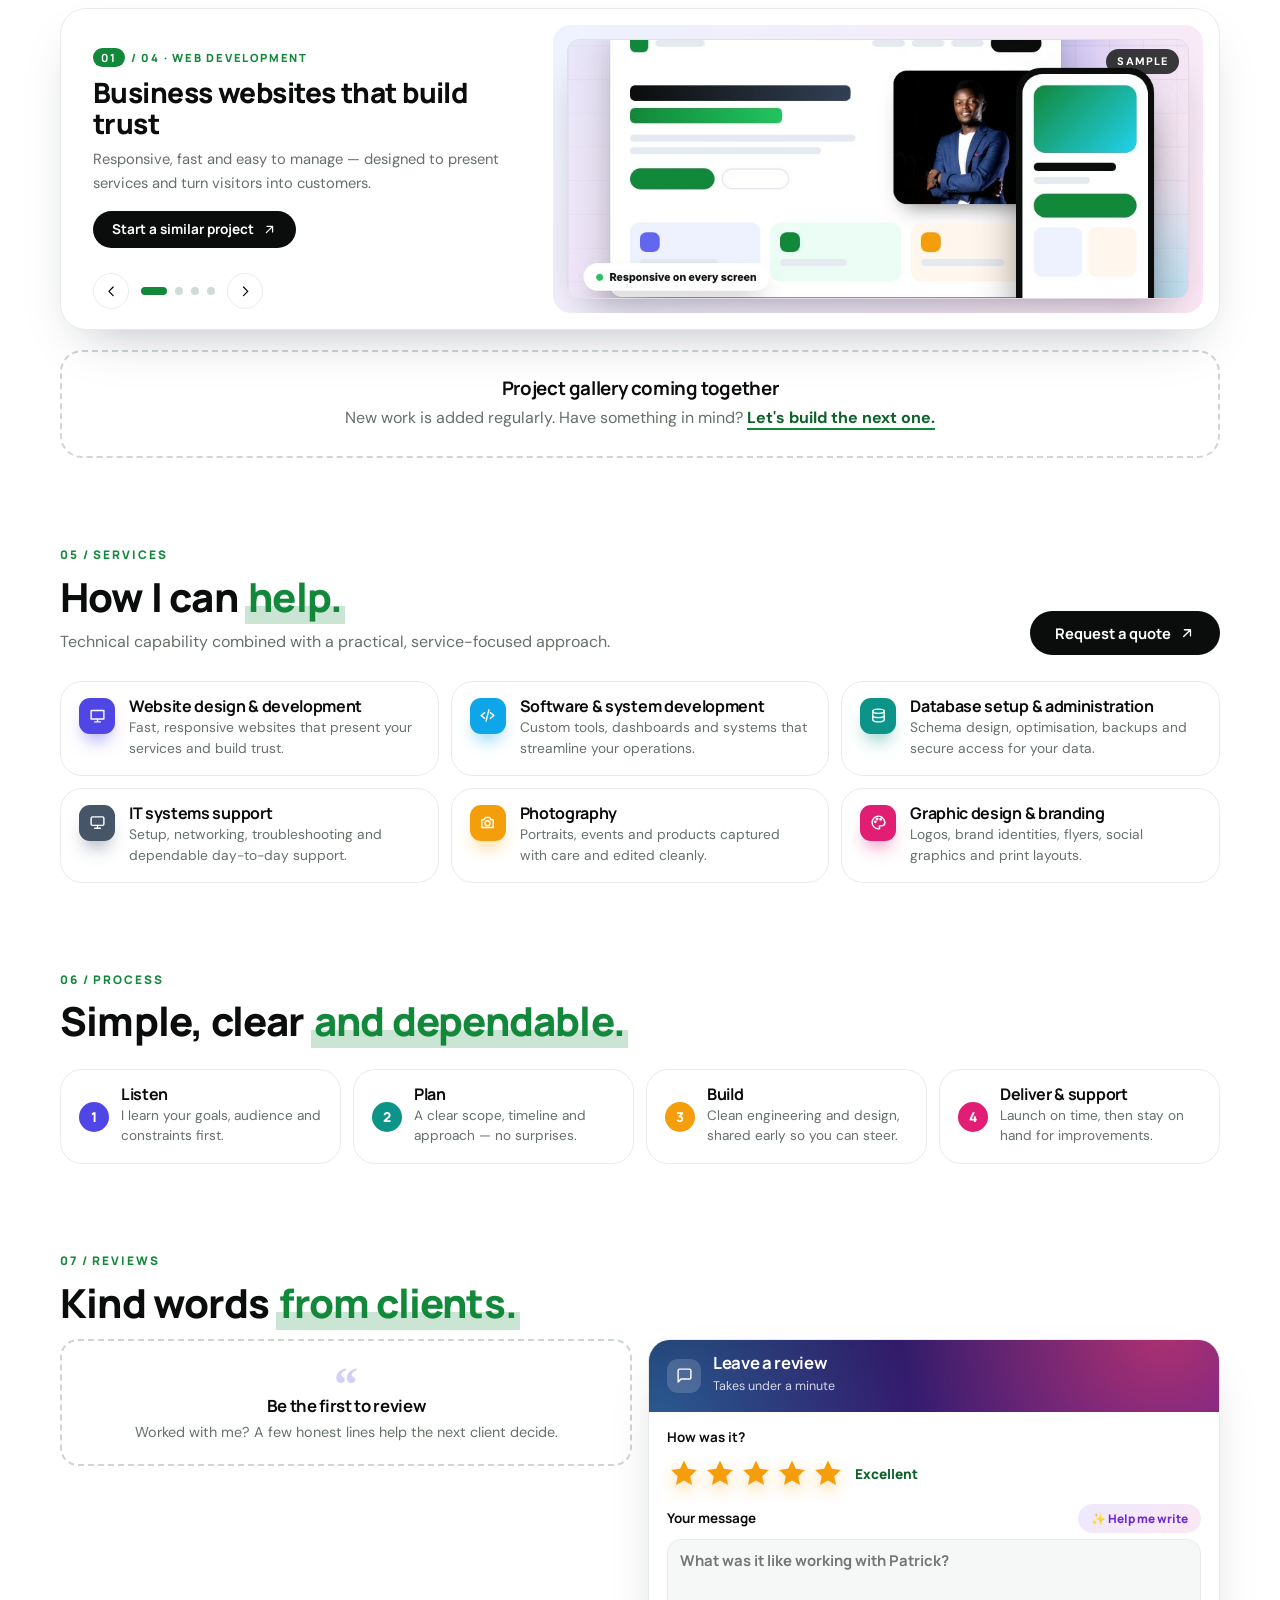
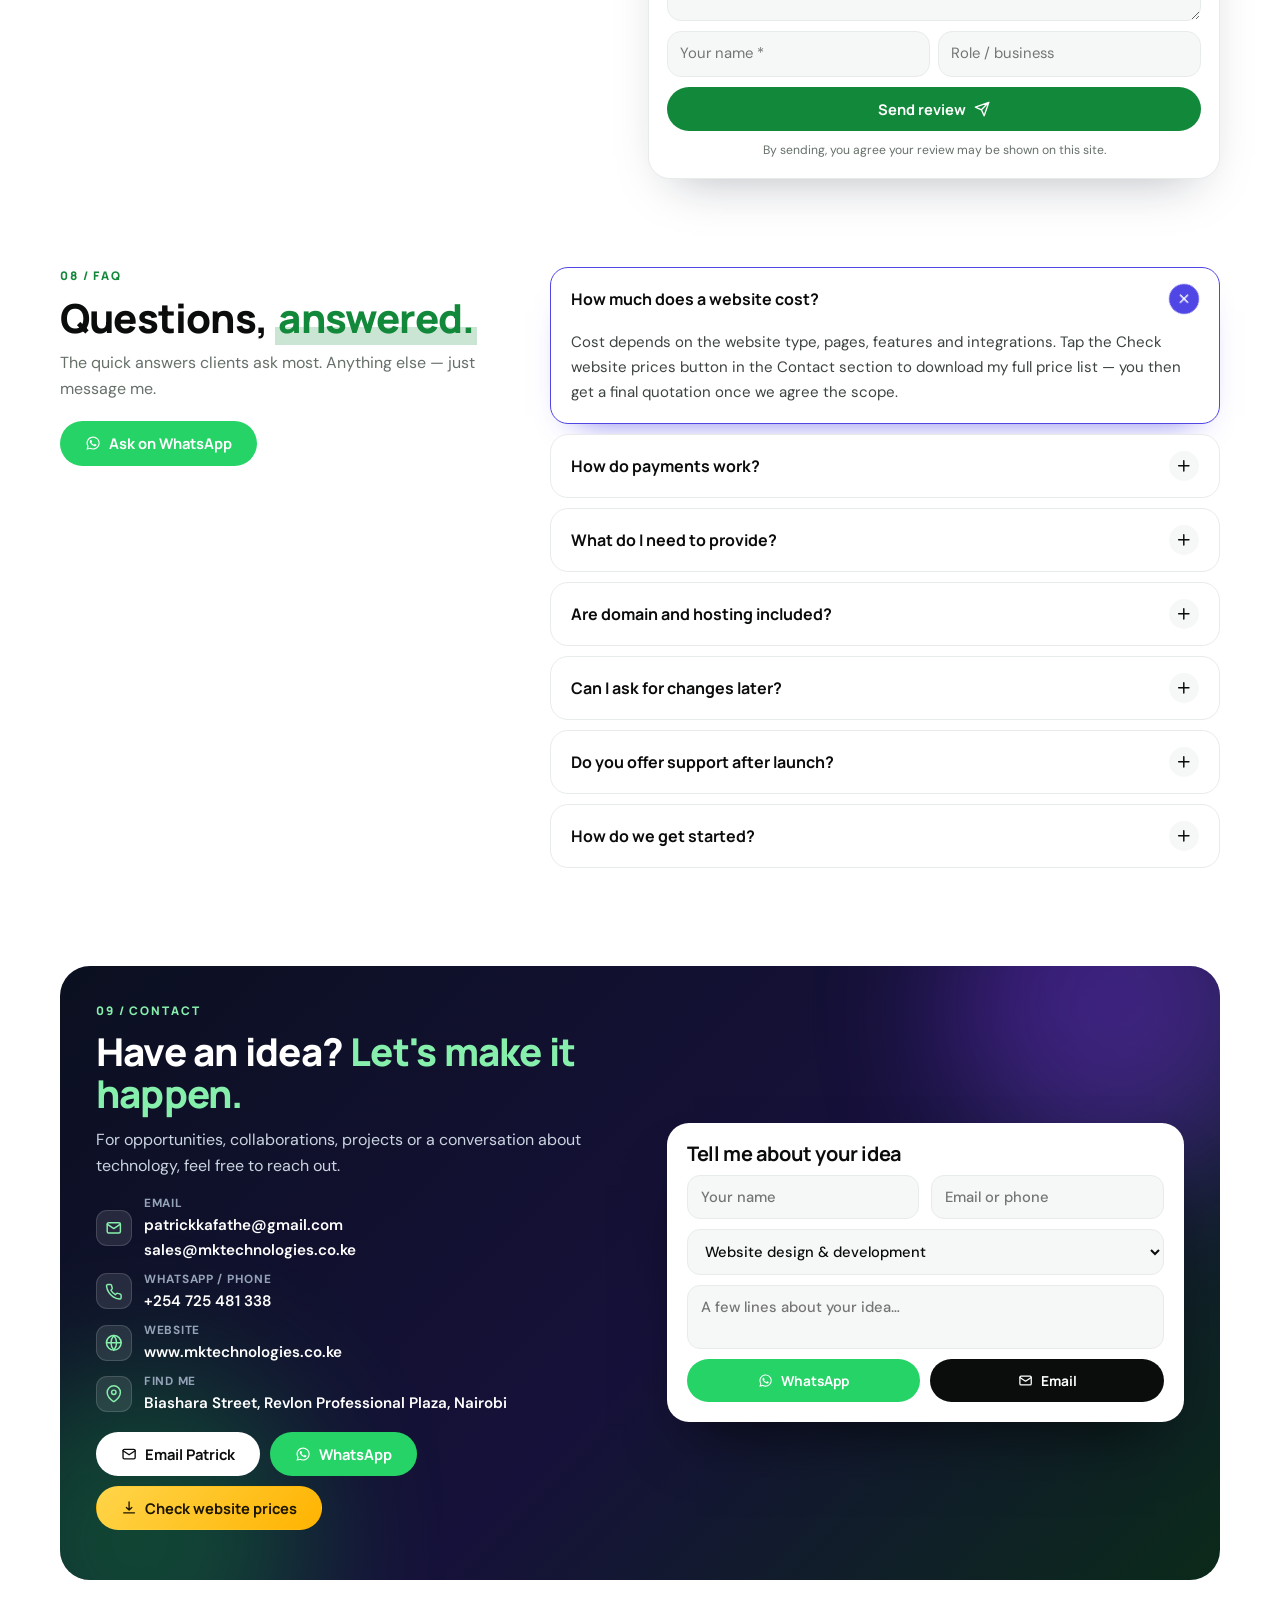
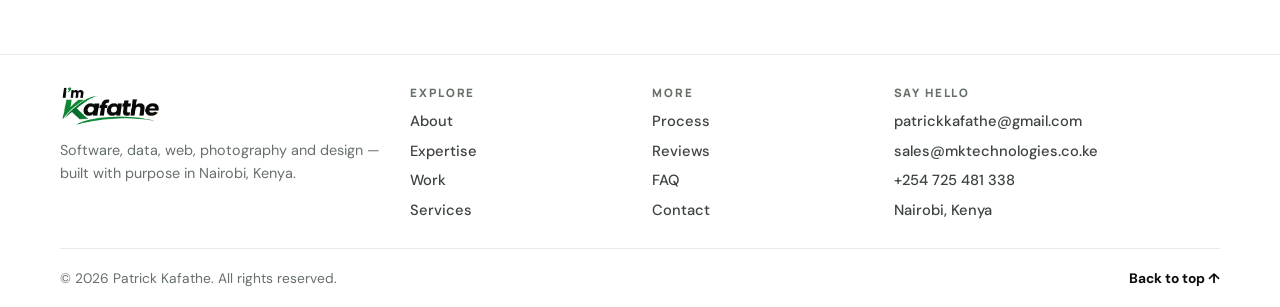
==== commit c1ecec28: "Add files via upload" ====
--- a/index.html
+++ b/index.html
@@ -3,16 +3,38 @@
 <head>
   <meta charset="UTF-8">
   <meta name="viewport" content="width=device-width, initial-scale=1.0">
-  <meta name="description" content="Patrick Kafathe — Software Engineer, Database Administrator, Web Developer, Photographer and Graphic Designer based in Nairobi, Kenya.">
+  <title>Patrick Kafathe | Software Engineer, Web Developer, Photographer & Designer in Nairobi</title>
+  <meta name="description" content="Patrick Kafathe — Software Engineer, Database Administrator, Web Developer, Photographer and Graphic Designer based in Nairobi, Kenya. See my work, website packages and get in touch.">
   <meta name="theme-color" content="#12883a">
-  <title>Patrick Kafathe | Professional Portfolio</title>
+  <meta property="og:type" content="website">
+  <meta property="og:title" content="Patrick Kafathe — Software Engineer, Web Developer, Photographer & Designer">
+  <meta property="og:description" content="Websites, software, databases, photography and graphic design from Nairobi, Kenya.">
+  <meta property="og:image" content="assets/img/banner-web.jpg">
+  <meta name="twitter:card" content="summary_large_image">
   <link rel="icon" href="assets/logo.png">
   <link rel="preconnect" href="https://fonts.googleapis.com">
   <link rel="preconnect" href="https://fonts.gstatic.com" crossorigin>
   <link href="https://fonts.googleapis.com/css2?family=DM+Sans:wght@400;500;600;700&family=Manrope:wght@400;500;600;700;800&display=swap" rel="stylesheet">
   <link rel="stylesheet" href="style.css">
+  <link rel="stylesheet" href="widgets.css">
 </head>
 <body>
+  <!-- icon sprite -->
+  <svg width="0" height="0" style="position:absolute" aria-hidden="true">
+    <symbol id="i-mail" viewBox="0 0 24 24"><rect x="3" y="5" width="18" height="14" rx="2"/><path d="M3 7l9 6 9-6"/></symbol>
+    <symbol id="i-phone" viewBox="0 0 24 24"><path d="M22 16.9v3a2 2 0 0 1-2.2 2 19.8 19.8 0 0 1-8.6-3.1 19.5 19.5 0 0 1-6-6A19.8 19.8 0 0 1 2.1 4.2 2 2 0 0 1 4.1 2h3a2 2 0 0 1 2 1.7c.1 1 .4 1.9.7 2.8a2 2 0 0 1-.5 2.1L8.1 9.9a16 16 0 0 0 6 6l1.3-1.3a2 2 0 0 1 2.1-.4c.9.3 1.8.6 2.8.7a2 2 0 0 1 1.7 2z"/></symbol>
+    <symbol id="i-pin" viewBox="0 0 24 24"><path d="M21 10c0 7-9 13-9 13S3 17 3 10a9 9 0 0 1 18 0z"/><circle cx="12" cy="10" r="3"/></symbol>
+    <symbol id="i-globe" viewBox="0 0 24 24"><circle cx="12" cy="12" r="10"/><path d="M2 12h20M12 2a15 15 0 0 1 0 20M12 2a15 15 0 0 0 0 20"/></symbol>
+    <symbol id="i-arrow" viewBox="0 0 24 24"><path d="M7 17L17 7M8 7h9v9"/></symbol>
+    <symbol id="i-download" viewBox="0 0 24 24"><path d="M12 3v12m0 0l-4-4m4 4l4-4M4 19h16"/></symbol>
+    <symbol id="i-up" viewBox="0 0 24 24"><path d="M12 19V5M5 12l7-7 7 7"/></symbol>
+    <symbol id="i-check" viewBox="0 0 24 24"><path d="M20 6L9 17l-5-5"/></symbol>
+    <symbol id="i-plus" viewBox="0 0 24 24"><path d="M12 5v14M5 12h14"/></symbol>
+    <symbol id="i-send" viewBox="0 0 24 24"><path d="M22 2L11 13M22 2l-7 20-4-9-9-4z"/></symbol>
+    <symbol id="i-wa" viewBox="0 0 32 32"><path fill="currentColor" stroke="none" d="M16.004 3C8.83 3 3 8.8 3 15.93c0 2.28.6 4.5 1.74 6.46L3 29l6.8-1.7a13 13 0 0 0 6.2 1.58h.01C23.17 28.88 29 23.08 29 15.95 29 12.5 27.65 9.26 25.2 6.83A12.9 12.9 0 0 0 16.004 3zm0 23.7h-.01a10.7 10.7 0 0 1-5.45-1.5l-.39-.23-4.04 1 1.08-3.93-.25-.4a10.5 10.5 0 0 1-1.63-5.7c0-5.9 4.83-10.7 10.78-10.7 2.88 0 5.58 1.12 7.62 3.15a10.6 10.6 0 0 1 3.15 7.57c0 5.9-4.84 10.74-10.82 10.74zm5.92-8.03c-.32-.16-1.92-.95-2.22-1.05-.3-.11-.52-.16-.73.16-.22.32-.84 1.05-1.03 1.27-.19.21-.38.24-.7.08-.33-.16-1.37-.5-2.6-1.6-.96-.85-1.6-1.9-1.8-2.22-.18-.32-.02-.5.14-.66.15-.14.33-.38.5-.57.16-.19.21-.32.32-.54.1-.21.05-.4-.03-.56-.08-.16-.73-1.76-1-2.4-.26-.63-.53-.54-.73-.55h-.62c-.22 0-.57.08-.87.4-.3.32-1.14 1.11-1.14 2.7 0 1.6 1.17 3.14 1.33 3.36.16.21 2.3 3.5 5.57 4.9.78.34 1.38.54 1.85.69.78.25 1.5.21 2.06.13.63-.1 1.92-.78 2.19-1.54.27-.76.27-1.4.19-1.54-.08-.13-.3-.21-.62-.37z"/></symbol>
+  </svg>
+
+  <!-- SPLASH -->
   <div class="splash" id="splash" aria-hidden="true">
     <div class="splash-glow"></div>
     <div class="splash-inner">
@@ -31,8 +53,8 @@
       <a class="brand" href="#home" aria-label="Patrick Kafathe — home"><img src="assets/logo.png" alt="I'm Kafathe"></a>
       <button class="menu-toggle" aria-label="Toggle navigation" aria-expanded="false">☰</button>
       <div class="nav-links">
-        <a href="#about">About</a><a href="#skills">Skills</a><a href="#showcase">Showcase</a><a href="#projects">Projects</a>
-        <a href="#services">Services</a><a href="#process">Process</a><a href="#reviews">Reviews</a><a href="#contact" class="nav-cta">Let's talk</a>
+        <a href="#about">About</a><a href="#expertise">Expertise</a><a href="#work">Work</a><a href="#services">Services</a>
+        <a href="#reviews">Reviews</a><a href="#faq">FAQ</a><a href="#contact" class="nav-cta">Let's talk</a>
       </div>
     </nav>
   </header>
@@ -47,14 +69,13 @@
         <h2 class="roles" aria-label="Roles"><span id="typed"></span><i class="caret"></i></h2>
         <p class="hero-intro" data-s="hero.intro">I build reliable software, structure data that works, design clean websites and capture visuals that tell a story.</p>
         <div class="hero-actions">
-          <a class="button button-dark" href="#projects"><span data-s="hero.cta1">Explore my work</span> <span>↗</span></a>
+          <a class="button button-dark" href="#work"><span data-s="hero.cta1">Explore my work</span> <svg class="ico"><use href="#i-arrow"/></svg></a>
           <a class="button button-light" href="#contact" data-s="hero.cta2">Get in touch</a>
         </div>
         <div class="hero-meta" data-s="hero.meta">Based in Nairobi, Kenya</div>
       </div>
       <div class="hero-visual">
         <div class="photo-frame"><img id="heroImg" src="assets/profile.jpg" alt="Portrait of Patrick Kafathe" fetchpriority="high"></div>
-        <div class="logo-badge"><img src="assets/logo.png" alt="I'm Kafathe logo"></div>
         <div class="spin-badge" aria-hidden="true">
           <svg viewBox="0 0 100 100"><defs><path id="circ" d="M50,50 m-37,0 a37,37 0 1,1 74,0 a37,37 0 1,1 -74,0"/></defs><text><textPath href="#circ">SOFTWARE • DATABASES • WEB • PHOTO • DESIGN • </textPath></text></svg>
           <span>✳</span>
@@ -63,12 +84,17 @@
       </div>
     </section>
 
-    <section class="trust-strip" aria-label="Disciplines">
-      <div class="marquee"><div class="marquee-track">
-        <span>SOFTWARE ENGINEERING</span><i></i><span>DATABASE ADMINISTRATION</span><i></i><span>WEB DEVELOPMENT</span><i></i><span>PHOTOGRAPHY</span><i></i><span>GRAPHIC DESIGN</span><i></i>
-        <span>SOFTWARE ENGINEERING</span><i></i><span>DATABASE ADMINISTRATION</span><i></i><span>WEB DEVELOPMENT</span><i></i><span>PHOTOGRAPHY</span><i></i><span>GRAPHIC DESIGN</span><i></i>
-      </div></div>
-    </section>
+    <!-- PICTURE BANNER -->
+    <section class="banner container" id="banner" aria-label="What I do" aria-roledescription="carousel">
+      <div class="bn-stage" id="bnStage"></div>
+      <div class="bn-ui">
+        <div class="bn-tabs" id="bnTabs" role="tablist"></div>
+        <div class="bn-arrows"><button type="button" id="bnPrev" aria-label="Previous slide"><svg class="ico" viewBox="0 0 24 24"><path d="M15 5l-7 7 7 7"/></svg></button><button type="button" id="bnNext" aria-label="Next slide"><svg class="ico" viewBox="0 0 24 24"><path d="M9 5l7 7-7 7"/></svg></button></div>
+      </div>
+    </section>
+
+    <!-- STATS -->
+    <section class="stats container" id="stats" aria-label="Quick facts"></section>
 
     <!-- ABOUT -->
     <section class="section container" id="about">
@@ -77,147 +103,135 @@
           <div class="section-heading tight"><p class="eyebrow">01 / ABOUT</p><h2>Curious by nature. <span>Driven by solutions.</span></h2></div>
           <p class="lead" data-s="about.lead"></p>
           <div id="aboutBody"></div>
-          <blockquote><b>My philosophy:</b> <span data-s="about.philosophy"></span></blockquote>
-          <a class="text-link" href="#contact">Let's work together <span>↗</span></a>
+          <a class="text-link" href="#contact">Let's work together <svg class="ico"><use href="#i-arrow"/></svg></a>
         </div>
         <aside class="about-card reveal">
           <h3>At a glance</h3>
-          <ul>
-            <li><span>Role</span><b>Software Engineer &amp; DBA</b></li>
-            <li><span>Also</span><b>Web Developer · Photographer · Designer</b></li>
-            <li><span>Location</span><b data-s="contact.location">Nairobi, Kenya</b></li>
-            <li><span>Status</span><b class="ok">Open to projects</b></li>
-            <li><span>Languages</span><b>English · Kiswahili</b></li>
-          </ul>
-          <a class="button button-dark full" href="#contact">Start a conversation ↗</a>
+          <ul id="glance"></ul>
+          <a class="button button-dark full" href="#contact">Start a conversation <svg class="ico"><use href="#i-arrow"/></svg></a>
         </aside>
       </div>
-    </section>
-
-    <!-- SKILLS -->
-    <section class="section section-soft" id="skills">
-      <div class="container">
-        <div class="section-heading reveal"><p class="eyebrow">02 / EXPERTISE</p><h2>What I bring <span>to the table.</span></h2><p class="section-sub">A blend of engineering depth and creative craft — from the database up to the pixel.</p></div>
-        <div class="skill-grid">
-          <article class="skill-card reveal"><div class="sk-head"><div class="skill-icon"><svg viewBox="0 0 24 24"><polyline points="16 18 22 12 16 6"/><polyline points="8 6 2 12 8 18"/></svg></div><h3>Software Engineering</h3><span class="card-number">01</span></div><p>Building and improving digital products and practical software that solve real problems.</p><div class="tags"><span>Programming</span><span>APIs</span><span>Git &amp; GitHub</span></div></article>
-          <article class="skill-card reveal"><div class="sk-head"><div class="skill-icon"><svg viewBox="0 0 24 24"><rect x="2" y="3" width="20" height="14" rx="2"/><path d="M8 21h8M12 17v4"/></svg></div><h3>Web Development</h3><span class="card-number">02</span></div><p>Fast, responsive, accessible websites and web apps that present services and build trust.</p><div class="tags"><span>HTML5</span><span>CSS3</span><span>JavaScript</span><span>Responsive</span></div></article>
-          <article class="skill-card reveal"><div class="sk-head"><div class="skill-icon"><svg viewBox="0 0 24 24"><ellipse cx="12" cy="5" rx="9" ry="3"/><path d="M3 5v14c0 1.7 4 3 9 3s9-1.3 9-3V5M3 12c0 1.7 4 3 9 3s9-1.3 9-3"/></svg></div><h3>Database Administration</h3><span class="card-number">03</span></div><p>Designing, securing and maintaining reliable data systems that stay fast and safe.</p><div class="tags"><span>MySQL</span><span>PostgreSQL</span><span>Backups</span><span>Optimisation</span></div></article>
-          <article class="skill-card reveal"><div class="sk-head"><div class="skill-icon"><svg viewBox="0 0 24 24"><rect x="2" y="3" width="20" height="7" rx="2"/><rect x="2" y="14" width="20" height="7" rx="2"/><path d="M6 6.5h.01M6 17.5h.01"/></svg></div><h3>Systems &amp; IT Support</h3><span class="card-number">04</span></div><p>Infrastructure setup, configuration, networking and dependable troubleshooting.</p><div class="tags"><span>Linux</span><span>Networking</span><span>Support</span></div></article>
-          <article class="skill-card reveal"><div class="sk-head"><div class="skill-icon"><svg viewBox="0 0 24 24"><path d="M23 19a2 2 0 0 1-2 2H3a2 2 0 0 1-2-2V8a2 2 0 0 1 2-2h4l2-3h6l2 3h4a2 2 0 0 1 2 2z"/><circle cx="12" cy="13" r="4"/></svg></div><h3>Photography</h3><span class="card-number">05</span></div><p>Portraits, events, products and brand visuals captured with an eye for light and story.</p><div class="tags"><span>Portraits</span><span>Events</span><span>Product</span><span>Editing</span></div></article>
-          <article class="skill-card reveal"><div class="sk-head"><div class="skill-icon"><svg viewBox="0 0 24 24"><path d="M12 19l7-7 3 3-7 7-3-3z"/><path d="M18 13l-1.5-7.5L2 2l3.5 14.5L13 18l5-5z"/><path d="M2 2l7.6 7.6"/><circle cx="11" cy="11" r="2"/></svg></div><h3>Graphic Design</h3><span class="card-number">06</span></div><p>Logos, brand identities, flyers, social graphics and print layouts that communicate clearly.</p><div class="tags"><span>Branding</span><span>Print</span><span>Social media</span></div></article>
-        </div>
-      </div>
-    </section>
-
-    <!-- SHOWCASE SLIDES -->
-    <section class="section" id="showcase">
-      <div class="container">
-        <div class="section-heading reveal"><p class="eyebrow">03 / SHOWCASE</p><h2>A look at <span>the work.</span></h2></div>
-        <div class="slider reveal" id="slider" aria-roledescription="carousel">
-          <div class="slides" id="slides"></div>
-          <button class="slider-btn prev" id="prev" aria-label="Previous slide">←</button>
-          <button class="slider-btn next" id="next" aria-label="Next slide">→</button>
-          <div class="dots" id="dots"></div>
-        </div>
-      </div>
-    </section>
-
-    <!-- PROJECTS -->
-    <section class="section section-soft" id="projects">
-      <div class="container">
-        <div class="section-heading reveal"><p class="eyebrow">04 / SELECTED WORK</p><h2>Ideas turned <span>into outcomes.</span></h2></div>
-        <div class="filters reveal" id="filters"></div>
-        <div class="project-grid" id="projectGrid"></div>
-      </div>
+      <div class="philo reveal" id="philosophy">
+        <svg class="philo-q" viewBox="0 0 48 48"><path d="M10 28c0-8 4-14 12-16v5c-4 1-6 4-6 7h6v12H10zM28 28c0-8 4-14 12-16v5c-4 1-6 4-6 7h6v12H28z"/></svg>
+        <div class="philo-body"><p class="philo-tag">MY PHILOSOPHY</p><p class="philo-text" data-s="about.philosophy"></p><p class="philo-sign">— Patrick Kafathe</p></div>
+        <div class="philo-pills"><span>Dependable</span><span>Clean</span><span>Human</span><span>On time</span></div>
+      </div>
+    </section>
+
+    <!-- EXPERTISE -->
+    <section class="section container" id="expertise">
+      <div class="section-heading reveal"><p class="eyebrow">02 / EXPERTISE</p><h2>What I bring <span class="grad">to the table.</span></h2><p class="section-sub">A blend of engineering depth and creative craft — from the database up to the pixel.</p></div>
+      <div class="bento" id="bento"></div>
+    </section>
+
+    <!-- TOOLS -->
+    <section class="section container tight-top" id="tools">
+      <div class="section-heading reveal"><p class="eyebrow">03 / TOOLKIT</p><h2>Tools I <span class="grad">work with.</span></h2></div>
+      <div class="tool-grid" id="toolGrid"></div>
+    </section>
+
+    <!-- SHOWCASE + PROJECTS -->
+    <section class="section container" id="work">
+      <div class="section-heading reveal"><p class="eyebrow">04 / SELECTED WORK</p><h2>Ideas turned <span class="grad">into outcomes.</span></h2></div>
+      <div class="slider reveal" id="slider" aria-roledescription="carousel">
+        <div class="slides" id="slides"></div>
+        <div class="sl-ctl"><button class="sl-btn" id="prev" aria-label="Previous slide"><svg class="ico" viewBox="0 0 24 24"><path d="M15 5l-7 7 7 7"/></svg></button><div class="dots" id="dots"></div><button class="sl-btn" id="next" aria-label="Next slide"><svg class="ico" viewBox="0 0 24 24"><path d="M9 5l7 7-7 7"/></svg></button></div>
+      </div>
+      <div class="filters reveal" id="filters"></div>
+      <div class="project-grid" id="projectGrid"></div>
     </section>
 
     <!-- SERVICES -->
     <section class="section container" id="services">
       <div class="head-row reveal">
-        <div class="section-heading"><p class="eyebrow">05 / SERVICES</p><h2>How I can <span>help.</span></h2><p class="section-sub">Technical capability combined with a practical, service-focused approach.</p></div>
-        <a class="button button-dark" href="#contact">Request a quote ↗</a>
+        <div class="section-heading"><p class="eyebrow">05 / SERVICES</p><h2>How I can <span class="grad">help.</span></h2><p class="section-sub">Technical capability combined with a practical, service-focused approach.</p></div>
+        <a class="button button-dark" href="#contact">Request a quote <svg class="ico"><use href="#i-arrow"/></svg></a>
       </div>
       <div class="service-grid" id="serviceGrid"></div>
     </section>
 
     <!-- PROCESS -->
-    <section class="section section-dark" id="process">
-      <div class="container">
-        <div class="head-row reveal">
-          <div class="section-heading"><p class="eyebrow">06 / PROCESS</p><h2>Simple, clear <span>and dependable.</span></h2></div>
-        </div>
-        <div class="process-grid">
-          <div class="step reveal"><b>01</b><div><h3>Listen</h3><p>I learn your goals, audience and constraints first.</p></div></div>
-          <div class="step reveal"><b>02</b><div><h3>Plan</h3><p>A clear scope, timeline and approach — no surprises.</p></div></div>
-          <div class="step reveal"><b>03</b><div><h3>Build</h3><p>Clean engineering and design, shared early so you can steer.</p></div></div>
-          <div class="step reveal"><b>04</b><div><h3>Deliver &amp; support</h3><p>Launch on time, then stay on hand for improvements.</p></div></div>
-        </div>
-      </div>
+    <section class="section container" id="process">
+      <div class="section-heading reveal"><p class="eyebrow">06 / PROCESS</p><h2>Simple, clear <span class="grad">and dependable.</span></h2></div>
+      <div class="process-grid" id="processGrid"></div>
     </section>
 
     <!-- REVIEWS -->
-    <section class="section section-soft" id="reviews">
-      <div class="container">
-        <div class="head-row reveal">
-          <div class="section-heading"><p class="eyebrow">07 / REVIEWS</p><h2>Kind words <span>from clients.</span></h2><p class="section-sub">Worked with me? Share your experience — our AI helper can even help you find the words.</p></div>
-          <div class="rv-summary" id="rvSummary" hidden><b id="rvAvg">5.0</b><div><div class="stars" id="rvStars"></div><small id="rvCount"></small></div></div>
-        </div>
-        <div class="rv-layout">
-          <div class="rv-list" id="rvList"></div>
-          <aside class="rv-form-card reveal" id="rvFormCard">
-            <div class="rv-form-head"><span class="rv-ico"><svg viewBox="0 0 24 24"><path d="M21 15a2 2 0 0 1-2 2H7l-4 4V5a2 2 0 0 1 2-2h14a2 2 0 0 1 2 2z"/></svg></span><div><h3>Leave a review</h3><small>Takes about a minute. Reviews appear after approval.</small></div></div>
-            <form id="rvForm" novalidate>
-              <div class="two"><label>Your name *<input name="name" maxlength="60" required autocomplete="name" placeholder="e.g. Jane Wanjiru"></label>
-              <label>Role &amp; business<input name="role" maxlength="80" placeholder="e.g. Director, Acme Ltd"></label></div>
-              <div class="rv-row"><span class="rv-lbl">Your rating</span><div class="rate" id="rate" role="radiogroup" aria-label="Rating"></div><span class="rate-word" id="rateWord"></span></div>
-              <div class="rv-row"><span class="rv-lbl">What did I help with?</span><div class="chips" id="topicChips"></div></div>
-              <div class="rv-row"><span class="rv-lbl">What stood out? <small>(pick any)</small></span><div class="chips multi" id="hlChips"></div></div>
-              <div class="rv-row"><span class="rv-lbl">Writing style</span><div class="chips" id="toneChips"></div></div>
-              <label class="rv-msg"><span class="rv-lbl">Your message * <button type="button" class="ai-btn" id="rvAi">✨ Help me write</button></span><textarea name="text" id="rvText" rows="4" maxlength="500" required placeholder="Tell others about your experience…"></textarea><small id="rvLen">0 / 500</small></label>
-              <div class="rv-photo"><input type="file" id="rvPhoto" accept="image/*" hidden><button type="button" class="photo-btn" id="rvPhotoBtn"><svg viewBox="0 0 24 24"><path d="M23 19a2 2 0 0 1-2 2H3a2 2 0 0 1-2-2V8a2 2 0 0 1 2-2h4l2-3h6l2 3h4a2 2 0 0 1 2 2z"/><circle cx="12" cy="13" r="4"/></svg>Add your photo or a screenshot of the work</button><img id="rvPhotoPrev" alt="" hidden><button type="button" class="photo-x" id="rvPhotoX" hidden aria-label="Remove photo">✕</button></div>
-              <input class="hp" name="website" tabindex="-1" autocomplete="off" aria-hidden="true">
-              <label class="check"><input type="checkbox" name="consent" required> I agree my review may be shown publicly on this site.</label>
-              <p class="rv-err" id="rvErr" hidden></p>
-              <button class="button button-green full" type="submit" id="rvSubmit">Submit review ↗</button>
-            </form>
-            <div class="rv-done" id="rvDone" hidden>
-              <div class="rv-tick">✓</div><h3>Thank you!</h3><p id="rvDoneMsg">Your review was sent and will appear once approved.</p>
-              <a class="button button-dark" id="rvDoneWa" href="#" target="_blank" rel="noopener" hidden>Send it on WhatsApp ↗</a>
-              <button class="button button-light" type="button" id="rvAgain">Write another</button>
-            </div>
-          </aside>
-        </div>
+    <section class="section container" id="reviews">
+      <div class="head-row reveal">
+        <div class="section-heading"><p class="eyebrow">07 / REVIEWS</p><h2>Kind words <span class="grad">from clients.</span></h2></div>
+        <div class="rv-summary" id="rvSummary" hidden><b id="rvAvg">5.0</b><div><div class="stars" id="rvStars"></div><small id="rvCount"></small></div></div>
+      </div>
+      <div class="rv-layout">
+        <div class="rv-list" id="rvList"></div>
+        <aside class="rv-form-card reveal" id="rvFormCard">
+          <div class="rvf-head"><span class="rv-ico"><svg viewBox="0 0 24 24"><path d="M21 15a2 2 0 0 1-2 2H7l-4 4V5a2 2 0 0 1 2-2h14a2 2 0 0 1 2 2z"/></svg></span><div><h3>Leave a review</h3><small>Takes under a minute</small></div></div>
+          <form id="rvForm" novalidate>
+            <div class="rv-rate"><span class="rv-lbl">How was it?</span><div class="rate" id="rate" role="radiogroup" aria-label="Rating"></div><span class="rate-word" id="rateWord"></span></div>
+            <label class="rv-msg"><span class="rv-lbl">Your message <button type="button" class="ai-btn" id="rvAi">✨ Help me write</button></span><textarea name="text" id="rvText" rows="3" maxlength="400" placeholder="What was it like working with Patrick?"></textarea></label>
+            <div class="two"><input name="name" maxlength="60" autocomplete="name" placeholder="Your name *" aria-label="Your name"><input name="role" maxlength="80" placeholder="Role / business" aria-label="Role or business"></div>
+            <input class="hp" name="website" tabindex="-1" autocomplete="off" aria-hidden="true">
+            <p class="rv-err" id="rvErr" hidden></p>
+            <button class="button button-green full" type="submit" id="rvSubmit">Send review <svg class="ico"><use href="#i-send"/></svg></button>
+            <small class="rv-note">By sending, you agree your review may be shown on this site.</small>
+          </form>
+          <div class="rv-done" id="rvDone" hidden>
+            <div class="rv-tick"><svg class="ico"><use href="#i-check"/></svg></div><h3>Thank you!</h3><p id="rvDoneMsg"></p>
+            <div class="rv-done-btns"><a class="button button-wa" id="rvDoneWa" href="#" target="_blank" rel="noopener"><svg class="ico fill"><use href="#i-wa"/></svg>WhatsApp</a><a class="button button-dark" id="rvDoneMail" href="#">Email</a></div>
+            <button class="button button-light" type="button" id="rvAgain">Write another</button>
+          </div>
+        </aside>
+      </div>
+    </section>
+
+    <!-- FAQ -->
+    <section class="section container" id="faq">
+      <div class="faq-layout">
+        <div class="section-heading reveal"><p class="eyebrow">08 / FAQ</p><h2>Questions, <span class="grad">answered.</span></h2><p class="section-sub">The quick answers clients ask most. Anything else — just message me.</p><a class="button button-wa" id="faqWa" href="#" target="_blank" rel="noopener"><svg class="ico fill"><use href="#i-wa"/></svg>Ask on WhatsApp</a></div>
+        <div class="faq-list" id="faqList"></div>
       </div>
     </section>
 
     <!-- CONTACT -->
-    <section class="contact-section" id="contact">
-      <div class="container contact-grid">
-        <div class="contact-inner">
-          <p class="eyebrow">08 / CONTACT</p>
+    <section class="section container" id="contact">
+      <div class="cta-card">
+        <i class="cta-blob b1"></i><i class="cta-blob b2"></i>
+        <div class="cta-left">
+          <p class="eyebrow">09 / CONTACT</p>
           <h2>Have an idea? <span>Let's make it happen.</span></h2>
           <p class="c-sub">For opportunities, collaborations, projects or a conversation about technology, feel free to reach out.</p>
+          <ul class="cta-rows" id="ctaRows"></ul>
           <div class="contact-actions">
-            <a class="button button-white js-mail" href="mailto:patrickkafathe@gmail.com">Email Patrick ↗</a>
-            <a class="button button-outline js-wa" href="https://wa.me/254725481338" target="_blank" rel="noopener">WhatsApp ↗</a>
-            <a class="button button-price" id="priceBtn" href="assets/docs/MK-Technologies-Website-Packages.pdf" download target="_blank" rel="noopener"><svg viewBox="0 0 24 24"><path d="M12 3v12m0 0l-4-4m4 4l4-4M4 19h16"/></svg><span id="priceLabel">Check website prices</span></a>
+            <a class="button button-white js-mail" href="#"><svg class="ico"><use href="#i-mail"/></svg>Email Patrick</a>
+            <a class="button button-wa js-wa" href="#" target="_blank" rel="noopener"><svg class="ico fill"><use href="#i-wa"/></svg>WhatsApp</a>
+            <a class="button button-price js-price" href="#"><svg class="ico"><use href="#i-download"/></svg><span class="js-price-label">Check website prices</span></a>
           </div>
-          <div class="contact-details" id="contactDetails"></div>
           <div class="socials" id="socials"></div>
         </div>
-        <form class="contact-form" id="contactForm">
-          <h3>Send a message</h3>
-          <div class="two"><label>Name<input name="name" required autocomplete="name"></label>
-          <label>Email<input name="email" type="email" required autocomplete="email"></label></div>
-          <label>Message<textarea name="message" rows="3" required></textarea></label>
-          <button class="button button-green full" type="submit">Send via email ↗</button>
-          <small>Opens your email app with the message ready to send.</small>
+        <form class="cta-form" id="contactForm">
+          <h3>Tell me about your idea</h3>
+          <div class="two"><input name="name" required autocomplete="name" placeholder="Your name" aria-label="Your name"><input name="contact" required placeholder="Email or phone" aria-label="Email or phone"></div>
+          <select name="service" id="fService" aria-label="I need"></select>
+          <textarea name="message" rows="2" required placeholder="A few lines about your idea…" aria-label="Message"></textarea>
+          <div class="two btns"><button class="button button-wa" type="submit" data-via="wa"><svg class="ico fill"><use href="#i-wa"/></svg>WhatsApp</button><button class="button button-dark" type="submit" data-via="mail"><svg class="ico"><use href="#i-mail"/></svg>Email</button></div>
         </form>
       </div>
     </section>
   </main>
 
-  <footer class="footer"><div class="container footer-inner"><a class="brand" href="#home"><img src="assets/logo.png" alt="I'm Kafathe"></a><p>© <span id="year"></span> <span data-s="hero.name">Patrick Kafathe</span>. Built with purpose.</p><div class="foot-links"><a href="admin/index.html">Admin</a><a href="#home">Back to top ↑</a></div></div></footer>
+  <footer class="footer">
+    <div class="container">
+      <div class="foot-top">
+        <div class="foot-brand"><a class="brand" href="#home"><img src="assets/logo.png" alt="I'm Kafathe"></a><p>Software, data, web, photography and design — built with purpose in Nairobi, Kenya.</p></div>
+        <div class="foot-col"><h4>Explore</h4><a href="#about">About</a><a href="#expertise">Expertise</a><a href="#work">Work</a><a href="#services">Services</a></div>
+        <div class="foot-col"><h4>More</h4><a href="#process">Process</a><a href="#reviews">Reviews</a><a href="#faq">FAQ</a><a href="#contact">Contact</a></div>
+        <div class="foot-col" id="footContact"><h4>Say hello</h4></div>
+      </div>
+      <div class="foot-bottom"><p>© <span id="year"></span> <span data-s="hero.name">Patrick Kafathe</span>. All rights reserved.</p><a href="#home">Back to top ↑</a></div>
+    </div>
+  </footer>
+
+  <button class="to-top" id="toTop" aria-label="Back to top" hidden><svg class="ico"><use href="#i-up"/></svg></button>
 
   <!-- WHATSAPP WIDGET -->
   <div class="wa" id="wa" hidden>
@@ -232,12 +246,12 @@
         <div class="wa-msg" id="waMsg" hidden></div>
       </div>
       <div class="wa-chips" id="waChips"></div>
-      <a class="wa-cta" id="waCta" href="#" target="_blank" rel="noopener"><svg viewBox="0 0 32 32"><path d="M16.004 3C8.83 3 3 8.8 3 15.93c0 2.28.6 4.5 1.74 6.46L3 29l6.8-1.7a13 13 0 0 0 6.2 1.58h.01C23.17 28.88 29 23.08 29 15.95 29 12.5 27.65 9.26 25.2 6.83A12.9 12.9 0 0 0 16.004 3zm0 23.7h-.01a10.7 10.7 0 0 1-5.45-1.5l-.39-.23-4.04 1 1.08-3.93-.25-.4a10.5 10.5 0 0 1-1.63-5.7c0-5.9 4.83-10.7 10.78-10.7 2.88 0 5.58 1.12 7.62 3.15a10.6 10.6 0 0 1 3.15 7.57c0 5.9-4.84 10.74-10.82 10.74zm5.92-8.03c-.32-.16-1.92-.95-2.22-1.05-.3-.11-.52-.16-.73.16-.22.32-.84 1.05-1.03 1.27-.19.21-.38.24-.7.08-.33-.16-1.37-.5-2.6-1.6-.96-.85-1.6-1.9-1.8-2.22-.18-.32-.02-.5.14-.66.15-.14.33-.38.5-.57.16-.19.21-.32.32-.54.1-.21.05-.4-.03-.56-.08-.16-.73-1.76-1-2.4-.26-.63-.53-.54-.73-.55h-.62c-.22 0-.57.08-.87.4-.3.32-1.14 1.11-1.14 2.7 0 1.6 1.17 3.14 1.33 3.36.16.21 2.3 3.5 5.57 4.9.78.34 1.38.54 1.85.69.78.25 1.5.21 2.06.13.63-.1 1.92-.78 2.19-1.54.27-.76.27-1.4.19-1.54-.08-.13-.3-.21-.62-.37z"/></svg> Start chat on WhatsApp</a>
+      <a class="wa-cta" id="waCta" href="#" target="_blank" rel="noopener"><svg viewBox="0 0 32 32"><use href="#i-wa"/></svg> Start chat on WhatsApp</a>
     </div>
     <div class="wa-tip" id="waTip" hidden><span id="waTipText"></span></div>
     <button class="wa-btn" id="waBtn" aria-label="Chat with Patrick on WhatsApp">
       <span class="ring"></span><span class="ring r2"></span>
-      <svg viewBox="0 0 32 32" aria-hidden="true"><path fill="#fff" d="M16.004 3C8.83 3 3 8.8 3 15.93c0 2.28.6 4.5 1.74 6.46L3 29l6.8-1.7a13 13 0 0 0 6.2 1.58h.01C23.17 28.88 29 23.08 29 15.95 29 12.5 27.65 9.26 25.2 6.83A12.9 12.9 0 0 0 16.004 3zm0 23.7h-.01a10.7 10.7 0 0 1-5.45-1.5l-.39-.23-4.04 1 1.08-3.93-.25-.4a10.5 10.5 0 0 1-1.63-5.7c0-5.9 4.83-10.7 10.78-10.7 2.88 0 5.58 1.12 7.62 3.15a10.6 10.6 0 0 1 3.15 7.57c0 5.9-4.84 10.74-10.82 10.74zm5.92-8.03c-.32-.16-1.92-.95-2.22-1.05-.3-.11-.52-.16-.73.16-.22.32-.84 1.05-1.03 1.27-.19.21-.38.24-.7.08-.33-.16-1.37-.5-2.6-1.6-.96-.85-1.6-1.9-1.8-2.22-.18-.32-.02-.5.14-.66.15-.14.33-.38.5-.57.16-.19.21-.32.32-.54.1-.21.05-.4-.03-.56-.08-.16-.73-1.76-1-2.4-.26-.63-.53-.54-.73-.55h-.62c-.22 0-.57.08-.87.4-.3.32-1.14 1.11-1.14 2.7 0 1.6 1.17 3.14 1.33 3.36.16.21 2.3 3.5 5.57 4.9.78.34 1.38.54 1.85.69.78.25 1.5.21 2.06.13.63-.1 1.92-.78 2.19-1.54.27-.76.27-1.4.19-1.54-.08-.13-.3-.21-.62-.37z"/></svg>
+      <svg viewBox="0 0 32 32" aria-hidden="true" style="color:#fff"><use href="#i-wa"/></svg>
       <span class="wa-badge" id="waBadge">1</span>
     </button>
   </div>
@@ -250,7 +264,7 @@
     <p id="lbCap"></p>
   </div>
 
-  <script src="store.js"></script>
+  <script src="data/site-data.js"></script>
   <script src="widgets.js"></script>
   <script src="script.js"></script>
 </body>
--- a/style.css
+++ b/style.css
@@ -1,47 +1,65 @@
 :root{
-  --ink:#0b0d0c; --ink-2:#3d4440; --muted:#6b736f; --line:#e6eae7; --bg:#ffffff; --soft:#f4f7f5;
+  --ink:#0b0d0c; --ink-2:#3d4440; --muted:#667069; --line:#e8ece9; --bg:#ffffff; --soft:#f6f8f7;
   --green:#12883a; --green-d:color-mix(in srgb,var(--green) 72%,#000); --green-l:color-mix(in srgb,var(--green) 11%,#fff);
-  --dark:#0a0f0c; --radius:18px; --shadow:0 18px 44px -22px rgba(10,30,18,.3);
+  --indigo:#4f46e5; --sky:#0ea5e9; --teal:#0d9488; --slate:#475569; --amber:#f59e0b; --rose:#e11d74; --violet:#7c3aed;
+  --radius:22px; --shadow:0 22px 50px -26px rgba(15,23,42,.35);
   --font:'DM Sans',system-ui,sans-serif; --head:'Manrope','DM Sans',system-ui,sans-serif;
 }
 *{box-sizing:border-box;margin:0;padding:0}
 html{scroll-behavior:smooth;scroll-padding-top:80px;overflow-x:clip}
-body{font-family:var(--font);color:var(--ink);background:var(--bg);line-height:1.6;-webkit-font-smoothing:antialiased;overflow-x:clip}
+body{font-family:var(--font);color:var(--ink);background:#fff;line-height:1.6;-webkit-font-smoothing:antialiased;overflow-x:clip}
 img{max-width:100%;display:block}
 a{color:inherit;text-decoration:none}
+button{font-family:inherit}
+[hidden]{display:none!important}
 .container{width:min(1160px,92%);margin-inline:auto}
-h1,h2,h3{font-family:var(--head);line-height:1.1;letter-spacing:-.02em}
-.scroll-progress{position:fixed;top:0;left:0;height:3px;width:0;background:var(--green);z-index:300}
-
-/* announcement */
-.announce{background:var(--green);color:#fff;text-align:center;font-size:.88rem;font-weight:600;padding:9px 16px}
-.announce[data-tone="dark"]{background:var(--ink)}.announce[data-tone="amber"]{background:#f5b301;color:#1b1500}
+h1,h2,h3,h4{font-family:var(--head);line-height:1.1;letter-spacing:-.02em}
+.ico{width:1.1em;height:1.1em;fill:none;stroke:currentColor;stroke-width:2;stroke-linecap:round;stroke-linejoin:round;flex:none}
+.ico.fill{fill:currentColor;stroke:none}
+.scroll-progress{position:fixed;top:0;left:0;height:3px;width:0;background:linear-gradient(90deg,var(--green),var(--sky),var(--violet));z-index:300}
+
+.announce{background:var(--ink);color:#fff;text-align:center;font-size:.88rem;font-weight:600;padding:9px 16px}
 .announce a:hover{text-decoration:underline}
 
 /* header */
-.site-header{position:sticky;top:0;z-index:100;background:rgba(255,255,255,.88);backdrop-filter:blur(14px);border-bottom:1px solid var(--line)}
+.site-header{position:sticky;top:0;z-index:100;background:rgba(255,255,255,.9);backdrop-filter:blur(14px);border-bottom:1px solid var(--line)}
 .nav{display:flex;align-items:center;justify-content:space-between;height:66px}
 .brand img{height:42px;width:auto}
-.nav-links{display:flex;align-items:center;gap:4px}
-.nav-links a{padding:8px 13px;border-radius:99px;font-weight:600;font-size:.92rem;color:var(--ink-2);transition:.2s}
+.nav-links{display:flex;align-items:center;gap:2px}
+.nav-links a{padding:8px 12px;border-radius:99px;font-weight:600;font-size:.9rem;color:var(--ink-2);transition:.2s}
 .nav-links a:hover{background:var(--green-l);color:var(--green-d)}
 .nav-links .nav-cta{background:var(--ink);color:#fff;margin-left:8px}
 .nav-links .nav-cta:hover{background:var(--green);color:#fff}
 .menu-toggle{display:none;background:none;border:1px solid var(--line);border-radius:12px;width:42px;height:42px;font-size:1.2rem;cursor:pointer}
 
 /* buttons */
-.button{display:inline-flex;align-items:center;justify-content:center;gap:8px;padding:13px 24px;border-radius:99px;font-weight:700;font-family:var(--head);font-size:.92rem;border:1.5px solid transparent;cursor:pointer;transition:.25s}
+.button{display:inline-flex;align-items:center;justify-content:center;gap:8px;padding:13px 24px;border-radius:99px;font-weight:700;font-family:var(--head);font-size:.92rem;border:1.5px solid transparent;cursor:pointer;transition:.25s;line-height:1.1}
 .button.full{width:100%}
 .button-dark{background:var(--ink);color:#fff}.button-dark:hover{background:var(--green);transform:translateY(-2px)}
-.button-light{border-color:var(--line);background:#fff}.button-light:hover{border-color:var(--ink);transform:translateY(-2px)}
-.button-white{background:#fff;color:var(--ink)}.button-white:hover{background:var(--ink);color:#fff}
-.button-outline{border-color:rgba(255,255,255,.45);color:#fff}.button-outline:hover{background:#fff;color:var(--ink)}
-.button-green{background:var(--green);color:#fff}.button-green:hover{background:var(--green-d)}
+.button-light{border-color:var(--line);background:#fff;color:var(--ink)}.button-light:hover{border-color:var(--ink);transform:translateY(-2px)}
+.button-white{background:#fff;color:var(--ink)}.button-white:hover{background:#e6f5ec;transform:translateY(-2px)}
+.button-green{background:var(--green);color:#fff}.button-green:hover{background:var(--green-d);transform:translateY(-2px)}
+.button-wa{background:#25d366;color:#fff}.button-wa:hover{background:#1ebe5a;transform:translateY(-2px)}
+.button-price{background:linear-gradient(135deg,#ffd54a,#ffb300);color:#1b1500}.button-price:hover{transform:translateY(-2px);box-shadow:0 14px 28px -12px rgba(255,179,0,1)}
 
 .eyebrow{font-family:var(--head);font-weight:800;font-size:.74rem;letter-spacing:.16em;color:var(--green);display:flex;align-items:center;gap:9px;margin-bottom:10px}
 .status-dot{width:9px;height:9px;border-radius:50%;background:var(--green);animation:pulse 2s infinite}
 @keyframes pulse{0%{box-shadow:0 0 0 0 color-mix(in srgb,var(--green) 55%,transparent)}70%{box-shadow:0 0 0 9px transparent}100%{box-shadow:0 0 0 0 transparent}}
 
+/* sections */
+.section{padding:44px 0}
+.tight-top{padding-top:0}
+.section-heading{margin-bottom:26px}
+.section-heading.tight{margin-bottom:14px}
+.section-heading h2{font-size:clamp(1.8rem,3.4vw,2.5rem);font-weight:800}
+.section-heading h2 span{color:var(--green)}
+.grad{color:var(--green);background:linear-gradient(transparent 68%,color-mix(in srgb,var(--green) 22%,transparent) 68%);padding:0 .08em}
+.section-sub{color:var(--muted);margin-top:10px;max-width:62ch}
+.head-row{display:flex;justify-content:space-between;align-items:flex-end;gap:20px;flex-wrap:wrap}
+.head-row .section-heading{margin-bottom:26px}
+.head-row>.button,.head-row>.rv-summary{margin-bottom:26px}
+.reveal{opacity:0;transform:translateY(22px);transition:opacity .7s,transform .7s}
+.reveal.in{opacity:1;transform:none}
 /* hero */
 .hero{display:grid;grid-template-columns:1.15fr .85fr;gap:44px;align-items:center;padding:34px 0 40px;position:relative}
 .hero::before{content:"";position:absolute;right:-10%;top:-12%;width:560px;height:560px;background:radial-gradient(circle,color-mix(in srgb,var(--green) 14%,transparent),transparent 65%);z-index:-1}
@@ -72,190 +90,346 @@
 .note-icon{width:36px;height:36px;border-radius:11px;background:var(--green);color:#fff;display:grid;place-items:center;font-size:1.1rem}
 @keyframes float{50%{transform:translateY(-8px)}}
 
-.trust-strip{background:var(--ink);color:#fff;padding:14px 0;overflow:hidden}
-.marquee{overflow:hidden}
-.marquee-track{display:flex;gap:30px;align-items:center;width:max-content;animation:scroll 32s linear infinite;font-family:var(--head);font-weight:800;font-size:.8rem;letter-spacing:.18em;white-space:nowrap}
-.marquee-track i{width:6px;height:6px;background:var(--green);border-radius:50%}
-@keyframes scroll{to{transform:translateX(-50%)}}
-
-/* sections */
-.section{padding:52px 0}
-.section-soft{background:var(--soft)}
-.section-heading{margin-bottom:24px}
-.section-heading.tight{margin-bottom:14px}
-.section-heading h2{font-size:clamp(1.8rem,3.4vw,2.5rem);font-weight:800}
-.section-heading h2 span{color:var(--green)}
-.section-sub{color:var(--muted);margin-top:10px;max-width:60ch}
-.head-row{display:flex;justify-content:space-between;align-items:flex-end;gap:20px;flex-wrap:wrap}
-.head-row .section-heading{margin-bottom:24px}
-.head-row .button{margin-bottom:24px}
-
-/* about */
-.about-grid{display:grid;grid-template-columns:1.5fr 1fr;gap:40px;align-items:stretch}
+
+/* ================= PICTURE BANNER ================= */
+.banner{padding:0 0 10px}
+.bn-stage{position:relative;border-radius:30px;overflow:hidden;aspect-ratio:2.5/1;background:#0b1020;box-shadow:var(--shadow)}
+.bn-slide{position:absolute;inset:0;opacity:0;visibility:hidden;transition:opacity .9s ease,visibility .9s}
+.bn-slide.on{opacity:1;visibility:visible}
+.bn-slide img{width:100%;height:100%;object-fit:cover;object-position:60% 50%;transform:scale(1.06);transition:transform 6.5s ease-out}
+.bn-slide.on img{transform:scale(1)}
+.bn-slide::after{content:"";position:absolute;inset:0;background:linear-gradient(90deg,rgba(6,10,24,.78) 0%,rgba(6,10,24,.45) 34%,transparent 58%)}
+.bn-copy{position:absolute;z-index:2;left:clamp(22px,4vw,54px);top:50%;transform:translateY(-50%);width:min(44%,470px);color:#fff;display:grid;gap:14px;justify-items:start}
+.bn-tag{font:800 .72rem var(--head);letter-spacing:.16em;background:rgba(255,255,255,.16);backdrop-filter:blur(8px);padding:6px 13px;border-radius:99px}
+.bn-copy h3{font-size:clamp(1.5rem,3vw,2.5rem);font-weight:800;line-height:1.08}
+.bn-copy p{color:#d6deea;font-size:clamp(.88rem,1.2vw,1rem);max-width:42ch}
+.bn-slide .bn-copy>*{opacity:0;transform:translateY(14px);transition:.6s}
+.bn-slide.on .bn-copy>*{opacity:1;transform:none}
+.bn-slide.on .bn-copy>*:nth-child(2){transition-delay:.15s}.bn-slide.on .bn-copy>*:nth-child(3){transition-delay:.3s}.bn-slide.on .bn-copy>*:nth-child(4){transition-delay:.45s}
+.bn-ui{display:flex;align-items:center;justify-content:space-between;gap:16px;margin-top:14px}
+.bn-tabs{display:flex;gap:8px;flex-wrap:wrap}
+.bn-tabs button{position:relative;border:1.5px solid var(--line);background:#fff;border-radius:99px;padding:8px 16px;font:700 .8rem var(--head);cursor:pointer;color:var(--ink-2);overflow:hidden;transition:.2s}
+.bn-tabs button:hover{border-color:var(--ink)}
+.bn-tabs button.on{background:var(--ink);color:#fff;border-color:var(--ink)}
+.bn-tabs button i{position:absolute;left:0;bottom:0;height:3px;width:100%;background:var(--green);transform:scaleX(0);transform-origin:left}
+.bn-tabs button.on i{animation:bnfill var(--dur,5s) linear forwards}
+@keyframes bnfill{to{transform:scaleX(1)}}
+.bn-arrows{display:flex;gap:8px}
+.bn-arrows button{width:40px;height:40px;border-radius:50%;border:1.5px solid var(--line);background:#fff;cursor:pointer;display:grid;place-items:center;transition:.2s}
+.bn-arrows button:hover{background:var(--ink);color:#fff;border-color:var(--ink)}
+
+/* ================= STATS ================= */
+.stats{display:grid;grid-template-columns:repeat(4,1fr);border:1px solid var(--line);border-radius:24px;margin-top:22px;margin-bottom:6px;background:#fff;box-shadow:var(--shadow)}
+.stat{padding:22px 26px;border-right:1px solid var(--line);display:grid;gap:2px}
+.stat:last-child{border-right:none}
+.stat b{font:800 2.2rem var(--head);letter-spacing:-.03em;line-height:1.1}
+.stat:nth-child(1) b{color:var(--indigo)}.stat:nth-child(2) b{color:var(--green)}.stat:nth-child(3) b{color:var(--amber)}.stat:nth-child(4) b{color:var(--rose)}
+.stat strong{font:700 .95rem var(--head)}
+.stat small{color:var(--muted);font-size:.82rem}
+
+/* ================= ABOUT + PHILOSOPHY ================= */
+.about-grid{display:grid;grid-template-columns:1.5fr 1fr;gap:36px;align-items:stretch}
 .about-content p{margin-bottom:12px;color:var(--ink-2)}
 .about-content .lead{font-size:1.15rem;color:var(--ink);font-weight:600;line-height:1.5}
-blockquote{border-left:4px solid var(--green);background:var(--green-l);padding:14px 18px;border-radius:0 14px 14px 0;margin:14px 0 16px;color:var(--ink-2);font-size:.96rem}
-blockquote b{color:var(--green-d)}
-.text-link{font-weight:700;font-family:var(--head);border-bottom:2px solid var(--green)}
-.about-card{background:var(--ink);color:#fff;border-radius:var(--radius);padding:26px;display:flex;flex-direction:column}
-.about-card h3{font-size:1.15rem;margin-bottom:8px}
-.about-card ul{list-style:none;margin-bottom:18px;flex:1;display:flex;flex-direction:column}
-.about-card li{display:flex;justify-content:space-between;align-items:center;gap:14px;padding:10px 0;flex:1;border-bottom:1px solid rgba(255,255,255,.12);font-size:.9rem}
-.about-card li span{color:#9aa6a0}.about-card li b{text-align:right;font-weight:600}
-.about-card .ok{color:#5be08a}
-.about-card .button-dark{background:var(--green)}.about-card .button-dark:hover{background:#fff;color:var(--ink)}
-
-/* skills — compact */
-.skill-grid{display:grid;grid-template-columns:repeat(3,1fr);gap:16px}
-.skill-card{background:#fff;border:1px solid var(--line);border-radius:var(--radius);padding:20px 22px;transition:.3s;display:flex;flex-direction:column;gap:10px}
-.skill-card:hover{transform:translateY(-4px);box-shadow:var(--shadow);border-color:var(--green)}
-.sk-head{display:flex;align-items:center;gap:12px}
-.sk-head h3{font-size:1.05rem;flex:1}
-.card-number{font-family:var(--head);font-weight:800;color:#cfd7d2;font-size:.8rem}
-.skill-icon{width:36px;height:36px;border-radius:10px;background:var(--green-l);color:var(--green-d);display:grid;place-items:center;flex:none}
-.skill-icon svg{width:18px;height:18px;fill:none;stroke:currentColor;stroke-width:2;stroke-linecap:round;stroke-linejoin:round}
-.skill-card p{color:var(--muted);font-size:.9rem;line-height:1.5}
-.tags{display:flex;flex-wrap:wrap;gap:6px;margin-top:auto}
-.tags span{font-size:.73rem;font-weight:600;background:var(--soft);padding:4px 10px;border-radius:99px;color:var(--ink-2)}
-.skill-card .tags span{background:var(--soft)}
-
-/* slider */
-.slider{position:relative;border-radius:24px;overflow:hidden;background:var(--dark);box-shadow:var(--shadow)}
+.text-link{display:inline-flex;align-items:center;gap:6px;font-weight:700;font-family:var(--head);border-bottom:2px solid var(--green)}
+.about-card{background:#fff;border:1px solid var(--line);border-radius:var(--radius);padding:24px;display:flex;flex-direction:column;box-shadow:var(--shadow);position:relative;overflow:hidden}
+.about-card::before{content:"";position:absolute;left:0;top:0;right:0;height:5px;background:linear-gradient(90deg,var(--green),var(--sky),var(--violet))}
+.about-card h3{font-size:1.15rem;margin:6px 0 6px}
+.about-card ul{list-style:none;margin-bottom:16px;flex:1;display:flex;flex-direction:column}
+.about-card li{display:flex;justify-content:space-between;align-items:center;gap:14px;padding:10px 0;border-bottom:1px dashed var(--line);flex:1;font-size:.9rem}
+.about-card li span{color:var(--muted)}.about-card li b{text-align:right;font-weight:700}
+.about-card li b.ok{color:var(--green)}
+.philo{position:relative;margin-top:28px;border-radius:30px;padding:34px 40px;color:#fff;display:grid;grid-template-columns:auto 1fr;gap:22px;align-items:center;overflow:hidden;
+  background:radial-gradient(circle at 12% 120%,rgba(244,63,94,.55),transparent 45%),radial-gradient(circle at 92% -20%,rgba(56,189,248,.45),transparent 40%),linear-gradient(120deg,#1e1b4b,#4c1d95 62%,#86198f)}
+.philo::after{content:"";position:absolute;right:-60px;bottom:-80px;width:260px;height:260px;border-radius:50%;border:38px solid rgba(255,255,255,.06)}
+.philo-q{width:64px;height:64px;fill:#fbbf24;opacity:.95}
+.philo-tag{display:inline-block;font:800 .72rem var(--head);letter-spacing:.18em;color:#fcd34d;margin-bottom:8px}
+.philo-text{font:700 clamp(1.15rem,2.1vw,1.55rem)/1.4 var(--head);letter-spacing:-.01em;max-width:60ch}
+.philo-sign{margin-top:10px;color:#c4b5fd;font-weight:600;font-size:.9rem}
+.philo-pills{grid-column:1/-1;display:flex;gap:8px;flex-wrap:wrap;position:relative;z-index:1}
+.philo-pills span{font:700 .78rem var(--head);padding:6px 14px;border-radius:99px;background:rgba(255,255,255,.12);border:1px solid rgba(255,255,255,.18)}
+
+/* ================= EXPERTISE BENTO ================= */
+.bento{display:grid;grid-template-columns:repeat(12,1fr);gap:16px}
+.bento .bc:nth-child(1){grid-column:span 5}.bento .bc:nth-child(2){grid-column:span 4}.bento .bc:nth-child(3){grid-column:span 3}
+.bento .bc:nth-child(4){grid-column:span 3}.bento .bc:nth-child(5){grid-column:span 4}.bento .bc:nth-child(6){grid-column:span 5}
+.bc{--c:var(--indigo);--t:#eef2ff;position:relative;background:#fff;border:1px solid var(--line);border-radius:26px;padding:14px 14px 22px;display:flex;flex-direction:column;gap:14px;transition:.35s;overflow:hidden}
+.bc[data-color="sky"]{--c:var(--sky);--t:#e0f2fe}.bc[data-color="teal"]{--c:var(--teal);--t:#ccfbf1}.bc[data-color="slate"]{--c:var(--slate);--t:#e2e8f0}
+.bc[data-color="amber"]{--c:var(--amber);--t:#fef3c7}.bc[data-color="rose"]{--c:var(--rose);--t:#ffe4e6}
+.bc:hover{transform:translateY(-6px);border-color:var(--c);box-shadow:0 26px 44px -28px var(--c)}
+.bc-art{position:relative;height:132px;border-radius:18px;background:linear-gradient(135deg,var(--t),#fff 130%);display:grid;place-items:center;overflow:hidden}
+.bc-art::before{content:"";position:absolute;width:150px;height:150px;border-radius:50%;background:var(--c);opacity:.12;right:-30px;top:-50px}
+.bc-art::after{content:"";position:absolute;inset:0;background-image:radial-gradient(color-mix(in srgb,var(--c) 30%,transparent) 1.3px,transparent 1.6px);background-size:16px 16px;opacity:.5;-webkit-mask-image:linear-gradient(135deg,#000,transparent 60%);mask-image:linear-gradient(135deg,#000,transparent 60%)}
+.bc-art svg{position:relative;z-index:1;height:112px;width:auto;transition:transform .5s cubic-bezier(.2,.8,.2,1)}
+.bc:hover .bc-art svg{transform:scale(1.08) rotate(-2deg)}
+.bc-num{position:absolute;top:12px;right:14px;z-index:2;font:800 .78rem var(--head);color:var(--c);background:#fff;border-radius:99px;padding:3px 10px;box-shadow:0 4px 10px -4px rgba(0,0,0,.2)}
+.bc-body{padding:0 8px;display:grid;gap:8px}
+.bc h3{font-size:1.18rem}
+.bc p{color:var(--muted);font-size:.9rem;line-height:1.55}
+.tags{display:flex;flex-wrap:wrap;gap:6px;margin-top:4px}
+.tags span{font-size:.73rem;font-weight:700;background:var(--t,var(--soft));color:var(--c,var(--ink-2));padding:4px 11px;border-radius:99px}
+
+/* ================= TOOLS ================= */
+.tool-grid{display:grid;grid-template-columns:repeat(4,1fr);gap:16px}
+.tool-group{border:1px solid var(--line);border-radius:22px;padding:18px;background:#fff;transition:.3s}
+.tool-group:hover{box-shadow:var(--shadow);transform:translateY(-3px)}
+.tool-group h4{font:800 .72rem var(--head);letter-spacing:.16em;text-transform:uppercase;color:var(--muted);margin-bottom:12px}
+.tool{display:flex;align-items:center;gap:12px;padding:7px 0;font-weight:700;font-size:.92rem}
+.tool i{width:34px;height:34px;border-radius:10px;background:var(--tc);color:#fff;display:grid;place-items:center;font:800 .72rem var(--head);font-style:normal;letter-spacing:.02em;box-shadow:0 8px 14px -8px var(--tc)}
+
+/* ================= SHOWCASE SLIDER ================= */
+.slider{position:relative;border-radius:28px;overflow:hidden;background:#fff;border:1px solid var(--line);box-shadow:var(--shadow);margin-bottom:26px}
 .slides{display:flex;transition:transform .7s cubic-bezier(.65,0,.25,1)}
-.slide{min-width:100%;display:grid;grid-template-columns:1fr 1.15fr;min-height:360px;color:#fff}
-.slide-text{padding:36px 44px;display:flex;flex-direction:column;justify-content:center;gap:12px;z-index:1}
-.slide-text .tag{font-family:var(--head);font-weight:800;font-size:.72rem;letter-spacing:.16em;color:#5be08a}
-.slide-text h3{font-size:clamp(1.5rem,2.6vw,2.1rem);font-weight:800}
-.slide-text p{color:#b7c2bc;max-width:46ch;font-size:.97rem}
+.slide{min-width:100%;display:grid;grid-template-columns:.9fr 1.1fr;min-height:340px}
+.slide-text{padding:36px 44px;display:flex;flex-direction:column;justify-content:center;gap:12px}
+.slide-text .tag{font:800 .72rem var(--head);letter-spacing:.16em;color:var(--green)}
+.slide-text h3{font-size:clamp(1.4rem,2.5vw,2rem);font-weight:800}
+.slide-text p{color:var(--muted);max-width:44ch;font-size:.97rem}
 .slide-text .button{align-self:flex-start;margin-top:6px}
-.slide-media{position:relative;display:grid;place-items:center;padding:26px;background:linear-gradient(135deg,#0f2a1b,#0a0f0c)}
-.slide-media img.shot{width:100%;height:100%;max-height:330px;object-fit:cover;border-radius:14px;box-shadow:0 30px 60px -20px #000;cursor:zoom-in}
-.sample-tag{position:absolute;top:14px;right:14px;font-size:.68rem;font-weight:700;letter-spacing:.1em;background:rgba(255,255,255,.12);padding:4px 11px;border-radius:99px}
-.mock{width:100%;max-width:470px;background:#fff;border-radius:12px;overflow:hidden;box-shadow:0 30px 60px -20px #000;color:var(--ink)}
-.mock-bar{display:flex;gap:6px;padding:9px 12px;background:#eef2ef}
-.mock-bar b{width:9px;height:9px;border-radius:50%;background:#cfd6d2}
-.mock-bar em{margin-left:10px;flex:1;background:#fff;border-radius:99px;font-size:.6rem;font-style:normal;padding:2px 12px;color:var(--muted)}
-.mock-body{padding:18px;display:grid;gap:10px}
-.ln{height:9px;border-radius:6px;background:#e3e8e5}.ln.s{width:40%}.ln.m{width:68%}.ln.g{background:var(--green);width:30%;height:13px;border-radius:99px}
-.mock-hero{height:96px;border-radius:10px;background:linear-gradient(135deg,var(--green),#5be08a)}
-.mock-cols{display:grid;grid-template-columns:repeat(3,1fr);gap:8px}.mock-cols div{height:52px;border-radius:9px;background:var(--soft)}
-.mock-table{display:grid;gap:7px}.mock-table div{display:grid;grid-template-columns:1fr 2fr 1fr;gap:7px}.mock-table span{height:11px;border-radius:5px;background:#e3e8e5}.mock-table div:first-child span{background:var(--green)}
-.mock-chart{display:flex;align-items:flex-end;gap:9px;height:92px}.mock-chart b{flex:1;background:var(--green);border-radius:6px 6px 0 0;opacity:.85}
-.mock-brand{display:grid;grid-template-columns:1fr 1fr;gap:10px}.mock-brand div{aspect-ratio:2/1;border-radius:12px;display:grid;place-items:center;font-family:var(--head);font-weight:800;font-size:1.6rem}
-.mock-photo{display:grid;grid-template-columns:2fr 1fr;gap:8px}.mock-photo div{border-radius:10px;min-height:70px;background:linear-gradient(160deg,#1b3a2a,#0b0d0c)}.mock-photo div:first-child{grid-row:span 2;min-height:148px}
-.slider-btn{position:absolute;top:50%;transform:translateY(-50%);width:44px;height:44px;border-radius:50%;border:none;background:rgba(255,255,255,.92);font-size:1.1rem;cursor:pointer;z-index:5;transition:.2s}
+.slide-media{position:relative;background:#f1f5f9;overflow:hidden}
+.slide-media img{width:100%;height:100%;object-fit:cover;cursor:zoom-in}
+.sample-tag{position:absolute;top:14px;right:14px;z-index:2;font-size:.68rem;font-weight:800;letter-spacing:.1em;background:rgba(11,13,12,.8);color:#fff;padding:4px 11px;border-radius:99px}
+.slider-btn{position:absolute;top:50%;transform:translateY(-50%);width:44px;height:44px;border-radius:50%;border:none;background:rgba(255,255,255,.95);box-shadow:0 8px 20px -8px rgba(0,0,0,.4);font-size:1.1rem;cursor:pointer;z-index:5;transition:.2s}
 .slider-btn:hover{background:var(--green);color:#fff}
-.slider-btn.prev{left:14px}.slider-btn.next{right:14px}
-.dots{position:absolute;bottom:14px;left:0;right:0;display:flex;justify-content:center;gap:8px;z-index:5}
-.dots button{width:8px;height:8px;border-radius:99px;border:none;background:rgba(255,255,255,.35);cursor:pointer;transition:.3s}
-.dots button.on{width:26px;background:#5be08a}
+.slider-btn.prev{right:78px;left:auto}.slider-btn.next{right:16px}
+.slider .slider-btn{top:auto;bottom:16px;transform:none}
+.dots{position:absolute;bottom:26px;left:44px;display:flex;gap:8px;z-index:5}
+.dots button{width:8px;height:8px;border-radius:99px;border:none;background:#d3dad6;cursor:pointer;transition:.3s}
+.dots button.on{width:26px;background:var(--green)}
 
 /* projects */
-.filters{display:flex;flex-wrap:wrap;gap:8px;margin-bottom:22px}
-.filters button{font-family:var(--head);font-weight:700;font-size:.82rem;padding:8px 17px;border-radius:99px;border:1.5px solid var(--line);background:#fff;cursor:pointer;transition:.2s}
+.filters{display:flex;flex-wrap:wrap;gap:8px;margin-bottom:20px}
+.filters button{font:700 .82rem var(--head);padding:8px 17px;border-radius:99px;border:1.5px solid var(--line);background:#fff;cursor:pointer;transition:.2s}
 .filters button:hover{border-color:var(--ink)}.filters button.on{background:var(--ink);color:#fff;border-color:var(--ink)}
 .project-grid{display:grid;grid-template-columns:repeat(3,1fr);gap:18px}
 .project-card{background:#fff;border:1px solid var(--line);border-radius:var(--radius);overflow:hidden;transition:.3s;display:flex;flex-direction:column}
 .project-card:hover{transform:translateY(-5px);box-shadow:var(--shadow)}
-.project-art{aspect-ratio:16/10;background:linear-gradient(135deg,#0f2a1b,var(--green));position:relative;overflow:hidden;display:grid;place-items:center;color:#fff;font-family:var(--head);font-weight:800;letter-spacing:.2em;font-size:.85rem;cursor:zoom-in}
+.project-art{aspect-ratio:16/10;background:linear-gradient(135deg,#0f2a1b,var(--green));position:relative;overflow:hidden;display:grid;place-items:center;color:#fff;font:800 .85rem var(--head);letter-spacing:.2em;cursor:zoom-in}
 .project-art img{position:absolute;inset:0;width:100%;height:100%;object-fit:cover;transition:transform .6s}
 .project-card:hover .project-art img{transform:scale(1.06)}
-.img-count{position:absolute;bottom:10px;right:10px;background:rgba(0,0,0,.65);color:#fff;font-size:.7rem;padding:3px 9px;border-radius:99px;letter-spacing:0;font-family:var(--font)}
+.img-count{position:absolute;bottom:10px;right:10px;background:rgba(0,0,0,.65);color:#fff;font:600 .7rem var(--font);padding:3px 9px;border-radius:99px;letter-spacing:0}
 .project-info{padding:18px 20px;display:flex;flex-direction:column;gap:8px;flex:1}
-.project-type{font-family:var(--head);font-weight:800;font-size:.68rem;letter-spacing:.14em;color:var(--green)}
-.project-info h3{font-size:1.1rem}
-.project-info p{color:var(--muted);font-size:.9rem}
-.project-info .tags{padding-top:4px}
-.project-link{font-family:var(--head);font-weight:700;font-size:.85rem;color:var(--green-d)}
-.empty{grid-column:1/-1;text-align:center;border:2px dashed #cdd6d1;border-radius:var(--radius);padding:34px 20px;background:#fff;color:var(--muted)}
-.empty h3{color:var(--ink);margin-bottom:6px}
-.empty a{color:var(--green-d);font-weight:700;border-bottom:2px solid var(--green)}
-
-/* services — card grid */
+.project-type{font:800 .68rem var(--head);letter-spacing:.14em;color:var(--green)}
+.project-info h3{font-size:1.1rem}.project-info p{color:var(--muted);font-size:.9rem}
+.project-link{font:700 .85rem var(--head);color:var(--green-d)}
+.empty{grid-column:1/-1;text-align:center;border:2px dashed #cdd6d1;border-radius:var(--radius);padding:26px 20px;background:#fff;color:var(--muted)}
+.empty h3{color:var(--ink);margin-bottom:6px}.empty a{color:var(--green-d);font-weight:700;border-bottom:2px solid var(--green)}
+
+/* ================= SERVICES ================= */
 .service-grid{display:grid;grid-template-columns:repeat(3,1fr);gap:16px}
-.service{position:relative;background:#fff;border:1px solid var(--line);border-radius:var(--radius);padding:22px;display:grid;gap:8px;transition:.3s;overflow:hidden}
-.service::after{content:"";position:absolute;left:0;bottom:0;height:3px;width:0;background:var(--green);transition:width .4s}
-.service:hover{transform:translateY(-4px);box-shadow:var(--shadow)}
-.service:hover::after{width:100%}
+.service{--c:var(--indigo);position:relative;background:#fff;border:1px solid var(--line);border-radius:22px;padding:22px;display:grid;gap:8px;transition:.3s;overflow:hidden}
+.service:nth-child(6n+2){--c:var(--sky)}.service:nth-child(6n+3){--c:var(--teal)}.service:nth-child(6n+4){--c:var(--slate)}.service:nth-child(6n+5){--c:var(--amber)}.service:nth-child(6n+6){--c:var(--rose)}
+.service::after{content:"";position:absolute;left:0;bottom:0;height:3px;width:0;background:var(--c);transition:width .4s}
+.service:hover{transform:translateY(-4px);box-shadow:0 24px 40px -28px var(--c);border-color:var(--c)}.service:hover::after{width:100%}
 .s-top{display:flex;align-items:center;justify-content:space-between}
-.s-ico{width:40px;height:40px;border-radius:12px;background:var(--green);color:#fff;display:grid;place-items:center}
-.s-ico svg{width:20px;height:20px;fill:none;stroke:currentColor;stroke-width:2;stroke-linecap:round;stroke-linejoin:round}
-.s-num{font-family:var(--head);font-weight:800;color:#cfd7d2;font-size:.85rem}
-.service h3{font-size:1.05rem;margin-top:4px}
-.service p{color:var(--muted);font-size:.9rem;line-height:1.5}
-
-/* process — compact row */
-.section-dark{background:var(--dark);color:#fff;padding:46px 0}
-.section-dark .section-heading{margin-bottom:20px}
-.section-dark .section-heading h2 span{color:#5be08a}
-.process-grid{display:grid;grid-template-columns:repeat(4,1fr);gap:14px}
-.step{display:flex;gap:14px;align-items:flex-start;border:1px solid rgba(255,255,255,.14);border-radius:var(--radius);padding:18px 20px;transition:.3s}
-.step:hover{border-color:#5be08a;background:color-mix(in srgb,var(--green) 14%,transparent)}
-.step b{font-family:var(--head);font-size:1.5rem;color:#5be08a;line-height:1}
-.step h3{font-size:1.05rem;margin-bottom:4px}.step p{color:#aab6b0;font-size:.88rem;line-height:1.5}
-
-/* contact */
-.contact-section{background:linear-gradient(135deg,var(--green-d),var(--green) 55%,var(--green-d));color:#fff;padding:52px 0}
-.contact-section .eyebrow{color:rgba(255,255,255,.85)}
-.contact-grid{display:grid;grid-template-columns:1.2fr .8fr;gap:40px;align-items:center}
-.contact-inner h2{font-size:clamp(1.9rem,4vw,3rem);font-weight:800;margin-bottom:12px}
-.contact-inner h2 span{opacity:.85}
-.c-sub{max-width:52ch;opacity:.92}
-.contact-actions{display:flex;gap:10px;flex-wrap:wrap;margin:18px 0 14px}
-.contact-details{display:flex;flex-wrap:wrap;gap:6px 22px;font-weight:600;font-size:.94rem}
-.contact-details a:hover{text-decoration:underline}
+.s-ico{width:44px;height:44px;border-radius:14px;background:var(--c);color:#fff;display:grid;place-items:center;box-shadow:0 12px 20px -10px var(--c)}
+.s-ico svg{width:21px;height:21px;fill:none;stroke:currentColor;stroke-width:2;stroke-linecap:round;stroke-linejoin:round}
+.s-num{font:800 .85rem var(--head);color:#cbd3ce}
+.service h3{font-size:1.05rem;margin-top:4px}.service p{color:var(--muted);font-size:.9rem;line-height:1.5}
+
+/* ================= PRICING ================= */
+.price-grid{display:grid;grid-template-columns:repeat(4,1fr);gap:16px}
+.plan{--c:var(--indigo);--t:#eef2ff;position:relative;border:1px solid var(--line);border-top:5px solid var(--c);border-radius:22px;padding:22px;background:#fff;display:flex;flex-direction:column;gap:10px;transition:.3s}
+.plan[data-color="teal"]{--c:var(--teal);--t:#ccfbf1}.plan[data-color="amber"]{--c:var(--amber);--t:#fef3c7}.plan[data-color="rose"]{--c:var(--rose);--t:#ffe4e6}
+.plan:hover{transform:translateY(-5px);box-shadow:0 26px 44px -28px var(--c)}
+.plan .pop{position:absolute;top:-1px;right:16px;background:var(--c);color:#fff;font:800 .66rem var(--head);letter-spacing:.1em;padding:4px 11px;border-radius:0 0 10px 10px}
+.plan h3{font-size:1.05rem}
+.plan .amount{font:800 1.35rem var(--head);letter-spacing:-.02em;color:var(--c)}
+.plan small{color:var(--muted);font-size:.78rem;margin-top:-6px}
+.plan p{color:var(--ink-2);font-size:.9rem;line-height:1.5;flex:1}
+.plan a{font:700 .86rem var(--head);display:inline-flex;align-items:center;gap:6px;background:var(--t);color:var(--c);padding:10px 16px;border-radius:99px;justify-content:center;transition:.2s}
+.plan a:hover{background:var(--c);color:#fff}
+.price-foot{margin-top:18px;color:var(--muted);font-size:.92rem}
+.price-foot a{color:var(--green-d);font-weight:700;border-bottom:2px solid var(--green)}
+
+/* ================= PROCESS ================= */
+.process-grid{display:grid;grid-template-columns:repeat(4,1fr);gap:16px;position:relative}
+.step{--c:var(--indigo);position:relative;border:1px solid var(--line);border-radius:22px;padding:22px;background:#fff;transition:.3s}
+.step:nth-child(2){--c:var(--teal)}.step:nth-child(3){--c:var(--amber)}.step:nth-child(4){--c:var(--rose)}
+.step:hover{transform:translateY(-4px);box-shadow:0 24px 40px -28px var(--c)}
+.step b{display:grid;place-items:center;width:46px;height:46px;border-radius:50%;background:var(--c);color:#fff;font:800 1.05rem var(--head);margin-bottom:14px;box-shadow:0 12px 20px -10px var(--c)}
+.step:not(:last-child)::after{content:"";position:absolute;top:44px;left:calc(100% - 2px);width:20px;border-top:2px dashed #cfd7d2}
+.step h3{font-size:1.1rem;margin-bottom:6px}.step p{color:var(--muted);font-size:.9rem;line-height:1.5}
+
+/* ================= REVIEWS ================= */
+.stars{display:flex;gap:2px}
+.stars svg,.rv-stars svg{width:18px;height:18px;fill:#e5e7eb}.stars svg.on,.rv-stars svg.on{fill:#f59e0b}
+.rv-summary{display:flex;align-items:center;gap:14px;border:1px solid var(--line);border-radius:18px;padding:10px 18px;background:#fff}
+.rv-summary b{font:800 2rem var(--head)}.rv-summary small{color:var(--muted);font-size:.8rem}
+.rv-layout{display:grid;grid-template-columns:1.05fr 1fr;gap:24px;align-items:start}
+.rv-masonry{columns:2;column-gap:14px}
+.rv-card{--c:var(--indigo);break-inside:avoid;margin-bottom:14px;background:#fff;border:1px solid var(--line);border-radius:20px;padding:18px;position:relative;transition:.3s}
+.rv-card:nth-child(3n+2){--c:var(--teal)}.rv-card:nth-child(3n+3){--c:var(--rose)}
+.rv-card:hover{box-shadow:0 22px 40px -28px var(--c);transform:translateY(-3px)}
+.rv-card::before{content:"“";position:absolute;top:2px;right:16px;font:800 4.4rem/1 Georgia,serif;color:var(--c);opacity:.14}
+.rv-text{margin:8px 0 14px;color:var(--ink-2);font-size:.93rem;line-height:1.6}
+.rv-by{display:flex;align-items:center;gap:10px}
+.rv-av{width:38px;height:38px;border-radius:50%;color:#fff;display:grid;place-items:center;font:800 .95rem var(--head);flex:none}
+.rv-by b{display:block;font-size:.9rem}.rv-by small{color:var(--muted);font-size:.78rem}
+.rv-topic{margin-left:auto;font:800 .66rem var(--head);letter-spacing:.06em;background:color-mix(in srgb,var(--c) 12%,#fff);color:var(--c);padding:4px 10px;border-radius:99px}
+.rv-empty{border:2px dashed #cdd6d1;border-radius:22px;padding:28px;text-align:center;color:var(--muted)}
+.rv-empty .rv-quote{font:800 4rem/1 Georgia,serif;color:var(--indigo);opacity:.25;height:40px}
+.rv-empty h3{color:var(--ink);margin:6px 0}
+.rv-ghost{display:grid;gap:8px;margin:16px auto 0;max-width:260px}.rv-ghost span{height:9px;border-radius:6px;background:#eef1ef}.rv-ghost span:nth-child(2){width:80%}.rv-ghost span:nth-child(3){width:55%}
+.rv-how{margin-top:14px;border:1px solid var(--line);background:#fff;border-radius:20px;padding:18px 20px}
+.rv-how h4{font:800 .95rem var(--head);margin-bottom:10px}
+.rv-how ol{list-style:none;display:grid;gap:10px;counter-reset:s}
+.rv-how li{display:grid;grid-template-columns:28px 1fr;gap:0 12px;align-items:center;counter-increment:s}
+.rv-how li::before{content:counter(s);grid-row:span 2;width:28px;height:28px;border-radius:50%;background:var(--indigo);color:#fff;display:grid;place-items:center;font:800 .8rem var(--head)}
+.rv-how li:nth-child(2)::before{background:var(--teal)}.rv-how li:nth-child(3)::before{background:var(--rose)}
+.rv-how li b{font-size:.9rem}.rv-how li span{font-size:.84rem;color:var(--muted)}
+.rv-more{margin-top:6px}
+
+.rv-form-card{border:1px solid var(--line);border-radius:28px;background:#fff;box-shadow:var(--shadow);overflow:hidden}
+.rvf-head{padding:22px 24px 18px;color:#fff;background:radial-gradient(circle at 90% -20%,rgba(244,63,94,.6),transparent 50%),radial-gradient(circle at 0% 120%,rgba(56,189,248,.4),transparent 45%),linear-gradient(120deg,#1e1b4b,#4c1d95)}
+.rvf-title{display:flex;align-items:center;gap:12px;margin-bottom:16px}
+.rvf-title h3{font-size:1.2rem}.rvf-title small{opacity:.8;font-size:.8rem}
+.rv-ico{width:42px;height:42px;border-radius:13px;background:rgba(255,255,255,.16);display:grid;place-items:center}
+.rv-ico svg{width:20px;height:20px;fill:none;stroke:#fff;stroke-width:2;stroke-linecap:round;stroke-linejoin:round}
+.rvf-steps{list-style:none;display:flex;gap:6px}
+.rvf-steps li{flex:1;display:flex;align-items:center;gap:8px;font:700 .78rem var(--head);padding:7px 10px;border-radius:99px;background:rgba(255,255,255,.1);color:rgba(255,255,255,.7);transition:.3s}
+.rvf-steps li i{width:20px;height:20px;border-radius:50%;background:rgba(255,255,255,.2);display:grid;place-items:center;font-style:normal;font-size:.7rem}
+.rvf-steps li.on{background:#fff;color:#1e1b4b}.rvf-steps li.on i{background:#4c1d95;color:#fff}
+.rvf-steps li.done i{background:#22c55e;color:#fff}
+#rvForm{padding:22px 24px 24px}
+.rv-step{display:none;gap:16px}.rv-step.on{display:grid;animation:stepIn .35s ease}
+@keyframes stepIn{from{opacity:0;transform:translateX(14px)}to{opacity:1;transform:none}}
+.rv-row{display:grid;gap:8px}.rv-row.center{justify-items:center;text-align:center;padding:6px 0 4px}
+.rv-lbl{font:700 .84rem var(--head);display:flex;align-items:center;justify-content:space-between;gap:8px;width:100%}
+.rv-row.center .rv-lbl{justify-content:center}
+.rv-lbl small{font-weight:500;color:var(--muted)}
+.rate{display:flex;gap:6px}
+.rate-star{background:none;border:none;cursor:pointer;padding:2px;transition:.15s}
+.rate-star svg{width:42px;height:42px;fill:#e5e7eb;transition:.15s}
+.rate-star.on svg{fill:#f59e0b;filter:drop-shadow(0 6px 8px rgba(245,158,11,.4))}.rate-star:hover svg{transform:scale(1.15) rotate(-6deg)}
+.rate-word{font:800 .95rem var(--head);color:var(--green-d);min-height:1.4em}
+.chips{display:flex;flex-wrap:wrap;gap:7px}
+.chip{border:1.5px solid var(--line);background:#fff;border-radius:99px;padding:7px 14px;font:700 .8rem var(--head);cursor:pointer;transition:.18s;color:var(--ink-2)}
+.chip:hover{border-color:var(--indigo);color:var(--indigo)}
+.chip.on{background:var(--indigo);border-color:var(--indigo);color:#fff;box-shadow:0 8px 16px -8px var(--indigo)}
+.rv-msg{display:grid;gap:7px}
+.rv-msg textarea,#rvForm input:not([type=checkbox]){font:inherit;font-size:.93rem;padding:12px 14px;border:1.5px solid var(--line);border-radius:14px;background:var(--soft);outline:none;transition:.2s;width:100%;color:var(--ink)}
+.rv-msg textarea{resize:vertical;min-height:120px}
+.rv-msg textarea:focus,#rvForm input:focus{border-color:var(--indigo);background:#fff;box-shadow:0 0 0 4px color-mix(in srgb,var(--indigo) 12%,transparent)}
+.rv-msg small{color:var(--muted);text-align:right;font-size:.76rem}
+.ai-btn{border:none;background:linear-gradient(135deg,#ede9fe,#fce7f3);color:#6d28d9;font:800 .74rem var(--head);padding:6px 13px;border-radius:99px;cursor:pointer;transition:.2s}
+.ai-btn:hover{filter:brightness(.96);transform:translateY(-1px)}.ai-btn:disabled{opacity:.6;cursor:wait}
+#rvForm label{display:grid;gap:6px;font:700 .84rem var(--head)}
+#rvForm .two{display:grid;grid-template-columns:1fr 1fr;gap:12px}
+#rvForm .check{display:flex;align-items:center;gap:10px;font:500 .84rem var(--font);color:var(--ink-2)}
+#rvForm .check input{width:18px;height:18px;accent-color:var(--green);padding:0}
+.rv-hint{font-size:.82rem;color:var(--muted);background:var(--soft);border-radius:12px;padding:10px 14px}
+.rv-err{color:#c0392b;font-weight:700;font-size:.86rem}
+.rv-nav{display:flex;gap:10px;justify-content:space-between}.rv-nav .button-green{flex:1}
+.hp{position:absolute!important;left:-9999px;opacity:0;height:0;width:0}
+.rv-done{padding:34px 26px;display:grid;gap:12px;justify-items:center;text-align:center}
+.rv-tick{width:60px;height:60px;border-radius:50%;background:var(--green);color:#fff;display:grid;place-items:center;animation:pop2 .5s cubic-bezier(.2,.9,.3,1.4);box-shadow:0 16px 28px -12px var(--green)}
+.rv-tick .ico{width:28px;height:28px;stroke-width:3}
+@keyframes pop2{from{transform:scale(.3);opacity:0}to{transform:none;opacity:1}}
+.rv-done p{color:var(--muted);max-width:36ch}
+.rv-done-btns{display:flex;gap:10px;flex-wrap:wrap;justify-content:center}
+
+/* ================= FAQ ================= */
+.faq-layout{display:grid;grid-template-columns:.8fr 1.2fr;gap:44px;align-items:start}
+.faq-layout .section-heading{position:sticky;top:96px}
+.faq-layout .button{margin-top:20px}
+.faq-item{border:1px solid var(--line);border-radius:18px;margin-bottom:10px;background:#fff;transition:.25s}
+.faq-item.open{border-color:var(--indigo);box-shadow:0 18px 34px -26px var(--indigo)}
+.faq-q{width:100%;display:flex;align-items:center;justify-content:space-between;gap:14px;padding:16px 20px;background:none;border:none;cursor:pointer;text-align:left;font:700 1rem var(--head);color:var(--ink)}
+.faq-q span{width:30px;height:30px;border-radius:50%;background:var(--soft);display:grid;place-items:center;flex:none;transition:.3s}
+.faq-item.open .faq-q span{background:var(--indigo);color:#fff;transform:rotate(45deg)}
+.faq-a{display:grid;grid-template-rows:0fr;transition:grid-template-rows .35s ease}
+.faq-item.open .faq-a{grid-template-rows:1fr}
+.faq-a div{overflow:hidden}.faq-a p{padding:0 20px 18px;color:var(--ink-2);font-size:.94rem;line-height:1.65}
+
+/* ================= CONTACT ================= */
+.cta-card{position:relative;overflow:hidden;border-radius:34px;padding:clamp(24px,4vw,44px);display:grid;grid-template-columns:1.05fr 1fr;gap:36px;align-items:center;color:#fff;
+  background:linear-gradient(135deg,#0b1020,#16113a 55%,#0b2a1a)}
+.cta-blob{position:absolute;border-radius:50%;filter:blur(70px);pointer-events:none}
+.cta-blob.b1{width:340px;height:340px;background:var(--green);opacity:.45;left:-90px;bottom:-130px}
+.cta-blob.b2{width:340px;height:340px;background:#7c3aed;opacity:.4;right:-70px;top:-130px}
+.cta-left,.cta-form{position:relative;z-index:1}
+.cta-left .eyebrow{color:#86efac}
+.cta-left h2{font-size:clamp(1.9rem,3.8vw,2.9rem);font-weight:800;margin-bottom:12px}
+.cta-left h2 span{color:#86efac}
+.c-sub{color:#cbd5e1;max-width:50ch}
+.cta-rows{list-style:none;display:grid;gap:10px;margin:20px 0}
+.cta-rows li{display:flex;align-items:center;gap:12px}
+.cta-rows .ci{width:40px;height:40px;border-radius:12px;background:rgba(255,255,255,.1);border:1px solid rgba(255,255,255,.14);display:grid;place-items:center;color:#86efac;flex:none}
+.cta-rows small{display:block;color:#94a3b8;font-size:.74rem;letter-spacing:.06em;text-transform:uppercase;font-weight:700}
+.cta-rows a,.cta-rows span.v{font-weight:600;font-size:.95rem}.cta-rows a:hover{color:#86efac}
+.contact-actions{display:flex;gap:10px;flex-wrap:wrap}
 .socials{display:flex;flex-wrap:wrap;gap:8px;margin-top:14px}
-.socials a{font-size:.8rem;font-weight:700;padding:6px 14px;border-radius:99px;background:rgba(255,255,255,.16);transition:.2s}
+.socials a{font:700 .78rem var(--head);padding:6px 14px;border-radius:99px;background:rgba(255,255,255,.12);transition:.2s}
 .socials a:hover{background:#fff;color:var(--ink)}
-.contact-form{background:#fff;color:var(--ink);border-radius:var(--radius);padding:24px;display:grid;gap:10px;box-shadow:0 30px 60px -25px rgba(0,0,0,.5)}
-.contact-form h3{font-size:1.2rem}
-.contact-form .two{display:grid;grid-template-columns:1fr 1fr;gap:10px}
-.contact-form label{display:grid;gap:5px;font-weight:600;font-size:.82rem}
-.contact-form input,.contact-form textarea{font:inherit;padding:11px 13px;border:1.5px solid var(--line);border-radius:12px;outline:none;transition:.2s;background:var(--soft);width:100%}
-.contact-form input:focus,.contact-form textarea:focus{border-color:var(--green);background:#fff}
-.contact-form small{color:var(--muted);text-align:center;font-size:.78rem}
-
-.footer{border-top:1px solid var(--line);padding:20px 0;background:#fff}
-.footer-inner{display:flex;justify-content:space-between;align-items:center;gap:14px;flex-wrap:wrap;color:var(--muted);font-size:.88rem}
-.footer .brand img{height:34px}
-.foot-links{display:flex;gap:18px;font-weight:600}.foot-links a:hover{color:var(--green)}
+.cta-form{background:#fff;color:var(--ink);border-radius:24px;padding:24px;display:grid;gap:12px;box-shadow:0 34px 60px -28px rgba(0,0,0,.7)}
+.cta-form h3{font-size:1.25rem}
+.cta-form .two{display:grid;grid-template-columns:1fr 1fr;gap:12px}
+.cta-form label{display:grid;gap:5px;font:700 .8rem var(--head)}
+.cta-form input,.cta-form textarea,.cta-form select{font:500 .92rem var(--font);padding:11px 13px;border:1.5px solid var(--line);border-radius:13px;outline:none;transition:.2s;background:var(--soft);width:100%;color:var(--ink)}
+.cta-form input:focus,.cta-form textarea:focus,.cta-form select:focus{border-color:var(--green);background:#fff;box-shadow:0 0 0 4px color-mix(in srgb,var(--green) 12%,transparent)}
+.cta-form .btns .button{padding:13px 12px;font-size:.86rem}
+.cta-form small{color:var(--muted);text-align:center;font-size:.78rem}
+
+/* ================= FOOTER ================= */
+.footer{border-top:1px solid var(--line);padding:38px 0 22px;margin-top:30px;background:#fff}
+.foot-top{display:grid;grid-template-columns:1.6fr 1fr 1fr 1.4fr;gap:28px;padding-bottom:26px;border-bottom:1px solid var(--line)}
+.foot-brand img{height:42px;margin-bottom:12px}.foot-brand p{color:var(--muted);font-size:.9rem;max-width:34ch}
+.foot-col{display:grid;gap:8px;align-content:start}
+.foot-col h4{font:800 .72rem var(--head);letter-spacing:.16em;text-transform:uppercase;color:var(--muted);margin-bottom:4px}
+.foot-col a{font-size:.92rem;font-weight:500;color:var(--ink-2);width:fit-content}.foot-col a:hover{color:var(--green)}
+.foot-bottom{display:flex;justify-content:space-between;gap:12px;flex-wrap:wrap;padding-top:18px;color:var(--muted);font-size:.86rem}
+.foot-bottom a{font-weight:700;color:var(--ink)}.foot-bottom a:hover{color:var(--green)}
+.to-top{position:fixed;left:18px;bottom:18px;z-index:240;width:46px;height:46px;border-radius:50%;border:1px solid var(--line);background:#fff;box-shadow:0 12px 26px -12px rgba(0,0,0,.4);cursor:pointer;display:grid;place-items:center;transition:.25s}
+.to-top:hover{background:var(--ink);color:#fff;transform:translateY(-3px)}
 
 /* lightbox */
 .lightbox{position:fixed;inset:0;background:rgba(5,8,6,.94);z-index:400;display:grid;place-items:center;padding:30px}
-.lightbox[hidden]{display:none}
 .lightbox img{max-width:min(1100px,86vw);max-height:80vh;border-radius:14px}
 .lightbox p{position:absolute;bottom:20px;color:#cfd8d3;font-size:.9rem}
 .lb-close{position:absolute;top:18px;right:22px;background:none;border:none;color:#fff;font-size:1.7rem;cursor:pointer}
-
-.reveal{opacity:0;transform:translateY(22px);transition:opacity .7s,transform .7s}
-.reveal.in{opacity:1;transform:none}
-[hidden]{display:none!important}
-
-@media(max-width:980px){
+.lightbox .slider-btn{top:50%;bottom:auto;transform:translateY(-50%)}.lightbox .slider-btn.prev{left:16px;right:auto}.lightbox .slider-btn.next{right:16px}
+
+/* ================= RESPONSIVE ================= */
+@media(max-width:1020px){
+  .menu-toggle{display:block}
+  .nav-links{position:absolute;top:66px;left:0;right:0;background:#fff;flex-direction:column;align-items:stretch;padding:12px 4%;border-bottom:1px solid var(--line);display:none}
+  .nav-links.open{display:flex}.nav-links .nav-cta{margin:6px 0 0;text-align:center}
   .hero{grid-template-columns:1fr;padding-top:26px;gap:28px}
   .hero-visual{order:-1;width:min(290px,76%);margin:6px 0 30px 10px}
   .hero-visual::before{inset:18px -16px -16px 18px}
-  .logo-badge{right:-14px}.floating-note{left:-14px;bottom:22px;padding:9px 12px}.floating-note small{display:none}.floating-note strong{font-size:.78rem}.note-icon{width:30px;height:30px;font-size:.9rem}.spin-badge{right:-18px;bottom:-24px;width:80px;height:80px}
+  .logo-badge{right:-14px}.floating-note{left:-14px;bottom:22px;padding:9px 12px}.floating-note small{display:none}.floating-note strong{font-size:.78rem}.note-icon{width:30px;height:30px;font-size:.9rem}
+  .spin-badge{right:-18px;bottom:-24px;width:80px;height:80px}
   .hero h1{white-space:normal}
-  .about-grid,.contact-grid{grid-template-columns:1fr}
-  .skill-grid,.project-grid,.service-grid{grid-template-columns:repeat(2,1fr)}
-  .process-grid{grid-template-columns:repeat(2,1fr)}
-  .slide{grid-template-columns:1fr}
-  .slide-text{padding:26px 24px 8px}.slide-media{padding:14px 14px 40px}
+  .about-grid,.rv-layout,.cta-card,.faq-layout{grid-template-columns:1fr}
+  .faq-layout .section-heading{position:static}
+  .bento .bc:nth-child(n){grid-column:span 6}
+  .tool-grid,.price-grid{grid-template-columns:repeat(2,1fr)}
+  .service-grid,.project-grid{grid-template-columns:repeat(2,1fr)}
+  .process-grid{grid-template-columns:repeat(2,1fr)}.step::after{display:none!important}
+  .foot-top{grid-template-columns:1fr 1fr}
+  .slide{grid-template-columns:1fr}.slide-media{aspect-ratio:3/2}.slide-text{padding:26px 24px 70px}
+  .dots{left:24px;bottom:24px}
+  .stats{grid-template-columns:repeat(2,1fr)}.stat:nth-child(2){border-right:none}.stat:nth-child(-n+2){border-bottom:1px solid var(--line)}
 }
 @media(max-width:720px){
-  .menu-toggle{display:block}
-  .nav-links{position:absolute;top:66px;left:0;right:0;background:#fff;flex-direction:column;align-items:stretch;padding:12px 4%;border-bottom:1px solid var(--line);display:none}
-  .nav-links.open{display:flex}
-  .nav-links .nav-cta{margin:6px 0 0;text-align:center}
-  .skill-grid,.project-grid,.service-grid,.process-grid{grid-template-columns:1fr}
-  .section{padding:40px 0}
-  .slider-btn{display:none}
-  .contact-form .two{grid-template-columns:1fr}
-  .footer-inner{flex-direction:column;text-align:center}
+  .section{padding:34px 0}
+  .bn-stage{aspect-ratio:auto;min-height:420px}
+  .bn-slide img{object-position:78% 50%}
+  .bn-slide::after{background:linear-gradient(180deg,rgba(6,10,24,.35) 0%,rgba(6,10,24,.88) 62%)}
+  .bn-copy{top:auto;bottom:22px;transform:none;width:calc(100% - 44px);left:22px}
+  .bn-ui{flex-direction:column-reverse;align-items:stretch}.bn-arrows{justify-content:flex-end}
+  .bento .bc:nth-child(n){grid-column:span 12}
+  .tool-grid,.price-grid,.service-grid,.project-grid,.process-grid{grid-template-columns:1fr}
+  .rv-masonry{columns:1}
+  .rvf-steps li{font-size:.7rem;padding:6px 8px;gap:5px}
+  #rvForm .two,.cta-form .two{grid-template-columns:1fr}
+  .philo{padding:26px 22px;grid-template-columns:1fr}.philo-q{width:44px;height:44px}
+  .foot-top{grid-template-columns:1fr}.foot-bottom{flex-direction:column}
+  .stat{padding:16px 18px}.stat b{font-size:1.7rem}
+  .head-row>.button{margin-bottom:22px}
 }
-@media(prefers-reduced-motion:reduce){*{animation:none!important;transition:none!important}.reveal{opacity:1;transform:none}}
-
+@media(prefers-reduced-motion:reduce){*{animation:none!important;transition:none!important}.reveal{opacity:1;transform:none}.bn-slide img{transform:none}}
 /* splash screen */
 .splash{position:fixed;inset:0;z-index:1000;background:#fff;display:grid;place-items:center;overflow:hidden;animation:splashOut .7s cubic-bezier(.77,0,.18,1) 2.5s forwards}
 .splash-glow{position:absolute;width:min(900px,120vw);aspect-ratio:1;border-radius:50%;background:radial-gradient(circle,color-mix(in srgb,var(--green) 16%,transparent),transparent 62%);animation:glow 3s ease-out both}
@@ -280,118 +454,160 @@
 body.splash-on{overflow:hidden}
 @media(prefers-reduced-motion:reduce){.splash{animation:splashOut .01s .8s forwards!important}.splash *{animation:none!important;opacity:1!important;clip-path:none!important;transform:none!important}}
 
-/* ================= price button ================= */
-.button-price{background:linear-gradient(135deg,#ffd54a,#ffb300);color:#1b1500;border-color:transparent;gap:8px;box-shadow:0 10px 24px -12px rgba(255,179,0,.9)}
-.button-price svg{width:17px;height:17px;fill:none;stroke:currentColor;stroke-width:2.4;stroke-linecap:round;stroke-linejoin:round}
-.button-price:hover{transform:translateY(-2px);box-shadow:0 14px 28px -12px rgba(255,179,0,1)}
-
-/* ================= reviews ================= */
-.rv-summary{display:flex;align-items:center;gap:12px;background:#fff;border:1px solid var(--line);border-radius:16px;padding:10px 18px;margin-bottom:24px}
-.rv-summary b{font:800 2rem var(--head);line-height:1}
-.rv-summary small{color:var(--muted);font-size:.8rem}
-.stars{display:flex;gap:2px}.stars svg,.rv-stars svg{width:16px;height:16px;fill:#d6ddd9}.stars svg.on,.rv-stars svg.on{fill:#f5b301}
-.rv-layout{display:grid;grid-template-columns:1.25fr 1fr;gap:22px;align-items:start}
-.rv-masonry{columns:2;column-gap:14px}
-.rv-card{break-inside:avoid;background:#fff;border:1px solid var(--line);border-radius:var(--radius);padding:16px;margin-bottom:14px;display:grid;gap:10px;transition:.3s}
-.rv-card:hover{transform:translateY(-3px);box-shadow:var(--shadow);border-color:var(--green)}
-.rv-pic{margin:-16px -16px 0;border-radius:var(--radius) var(--radius) 0 0;overflow:hidden;aspect-ratio:16/9;background:var(--soft)}
-.rv-pic img{width:100%;height:100%;object-fit:cover}
-.rv-stars{display:flex;gap:2px}
-.rv-text{font-size:.93rem;color:var(--ink-2);line-height:1.55}
-.rv-by{display:flex;align-items:center;gap:10px;flex-wrap:wrap}
-.rv-by b{display:block;font:700 .88rem var(--head)}.rv-by small{color:var(--muted);font-size:.76rem}
-.rv-av{width:34px;height:34px;border-radius:50%;color:#fff;display:grid;place-items:center;font:800 .9rem var(--head);flex:none}
-.rv-topic{margin-left:auto;font-size:.68rem;font-weight:700;color:var(--green-d);background:var(--green-l);padding:3px 10px;border-radius:99px}
-.rv-more{margin:4px auto 0;display:flex}
-.rv-empty{background:#fff;border:2px dashed #cdd6d1;border-radius:var(--radius);padding:30px 24px;text-align:center;position:relative;overflow:hidden}
-.rv-quote{font:800 6rem/0.8 Georgia,serif;color:var(--green-l);height:50px}
-.rv-empty h3{font-size:1.2rem;margin-bottom:6px}.rv-empty p{color:var(--muted);max-width:44ch;margin:0 auto 14px;font-size:.93rem}
-.rv-ghost{display:grid;gap:8px;max-width:300px;margin:0 auto}.rv-ghost span{height:9px;border-radius:6px;background:var(--soft)}.rv-ghost span:nth-child(2){width:80%}.rv-ghost span:nth-child(3){width:55%}
-.rv-form-card{background:#fff;border:1px solid var(--line);border-radius:var(--radius);padding:20px;box-shadow:var(--shadow);position:sticky;top:84px}
-.rv-form-head{display:flex;gap:12px;align-items:center;margin-bottom:12px}
-.rv-form-head h3{font-size:1.15rem}.rv-form-head small{color:var(--muted);font-size:.78rem}
-.rv-ico{width:38px;height:38px;border-radius:12px;background:var(--green);color:#fff;display:grid;place-items:center;flex:none}
-.rv-ico svg,.photo-btn svg{width:19px;height:19px;fill:none;stroke:currentColor;stroke-width:2;stroke-linecap:round;stroke-linejoin:round}
-#rvForm{display:grid;gap:11px}
-#rvForm .two{display:grid;grid-template-columns:1fr 1fr;gap:10px}
-#rvForm label{display:grid;gap:5px;font-weight:600;font-size:.8rem}
-#rvForm input:not([type=checkbox]):not([type=file]),#rvForm textarea{font:inherit;font-size:.9rem;padding:9px 12px;border:1.5px solid var(--line);border-radius:11px;background:var(--soft);outline:none;transition:.2s;width:100%}
-#rvForm input:focus,#rvForm textarea:focus{border-color:var(--green);background:#fff}
-#rvForm textarea{resize:vertical;min-height:92px}
-.rv-lbl{font-weight:700;font-size:.78rem;display:flex;align-items:center;justify-content:space-between;gap:8px;color:var(--ink-2)}
-.rv-lbl small{font-weight:400;color:var(--muted)}
-.rv-row{display:grid;gap:6px}
-.rate{display:flex;gap:2px}.rate-word{font-size:.8rem;font-weight:700;color:var(--green-d)}
-.rv-row:has(.rate){grid-template-columns:auto 1fr;align-items:center;gap:6px 12px}.rv-row:has(.rate) .rate-word{justify-self:start}.rv-row:has(.rate) .rv-lbl{grid-column:1/-1}
-.rate-star{border:none;background:none;cursor:pointer;padding:2px;transition:transform .15s}
-.rate-star svg{width:26px;height:26px;fill:#d6ddd9;transition:.15s}
-.rate-star.on svg{fill:#f5b301}.rate-star:hover{transform:scale(1.18)}
-.chips{display:flex;flex-wrap:wrap;gap:6px}
-.chip{font:600 .76rem var(--font);padding:6px 12px;border-radius:99px;border:1.5px solid var(--line);background:#fff;cursor:pointer;transition:.18s;color:var(--ink-2)}
-.chip:hover{border-color:var(--green)}.chip.on{background:var(--green);border-color:var(--green);color:#fff}
-.rv-msg small{text-align:right;color:var(--muted);font-weight:400;font-size:.72rem}
-.ai-btn{border:none;background:linear-gradient(135deg,var(--green-l),#dbeafe);color:var(--green-d);font:800 .74rem var(--head);padding:5px 12px;border-radius:99px;cursor:pointer;transition:.2s}
-.ai-btn:hover{transform:translateY(-1px);filter:brightness(.96)}.ai-btn:disabled{opacity:.6;cursor:wait}
-.rv-photo{display:flex;align-items:center;gap:10px;position:relative}
-.photo-btn{display:flex;align-items:center;gap:8px;flex:1;text-align:left;border:1.5px dashed #bdc9c2;background:var(--soft);border-radius:11px;padding:9px 12px;font:600 .78rem var(--font);color:var(--ink-2);cursor:pointer;transition:.2s}
-.photo-btn:hover{border-color:var(--green);background:var(--green-l)}.photo-btn.has{flex:0 0 auto;padding:9px}.photo-btn.has{font-size:0;gap:0}
-#rvPhotoPrev{width:46px;height:46px;border-radius:10px;object-fit:cover;border:1px solid var(--line)}
-.photo-x{border:none;background:var(--ink);color:#fff;width:22px;height:22px;border-radius:50%;font-size:.65rem;cursor:pointer;margin-left:-22px;margin-top:-34px}
-#rvForm .check{display:flex;align-items:flex-start;gap:8px;font-weight:500;font-size:.76rem;color:var(--muted)}
-#rvForm .check input{width:16px;height:16px;accent-color:var(--green);margin-top:2px}
-.rv-err{color:#c0392b;font-size:.82rem;font-weight:600}
-.hp{position:absolute!important;left:-9999px!important;opacity:0;height:0;width:0}
-.rv-done{text-align:center;display:grid;gap:10px;justify-items:center;padding:14px 6px}
-.rv-done h3{font-size:1.3rem}.rv-done p{color:var(--muted);font-size:.92rem;max-width:34ch}
-.rv-tick{width:56px;height:56px;border-radius:50%;background:var(--green);color:#fff;display:grid;place-items:center;font-size:1.7rem;animation:pop2 .5s cubic-bezier(.2,.9,.3,1.4)}
-@keyframes pop2{from{transform:scale(.3);opacity:0}to{transform:none;opacity:1}}
-
-/* ================= WhatsApp widget ================= */
-.wa{position:fixed;right:18px;bottom:18px;z-index:250;display:flex;flex-direction:column;align-items:flex-end;gap:12px}
-.wa[hidden]{display:none}
-.wa-btn{position:relative;width:62px;height:62px;border-radius:50%;border:none;background:#25d366;cursor:pointer;display:grid;place-items:center;box-shadow:0 12px 28px -8px rgba(37,211,102,.8);animation:vibrate 4.5s ease-in-out infinite;transform-origin:50% 60%}
-.wa-btn svg{width:34px;height:34px}
-.wa-btn .ring{position:absolute;inset:0;border-radius:50%;border:2px solid #25d366;animation:ping 2.2s cubic-bezier(.2,.6,.3,1) infinite;pointer-events:none}
-.wa-btn .ring.r2{animation-delay:1.1s}
-.wa-badge{position:absolute;top:-3px;right:-3px;min-width:20px;height:20px;border-radius:99px;background:#ff3b30;color:#fff;font:800 .7rem var(--head);display:grid;place-items:center;border:2px solid #fff;animation:badge 1.6s ease-in-out infinite}
-.wa-badge[hidden]{display:none}
-.wa.is-open .wa-btn{animation:none}
-@keyframes ping{0%{transform:scale(1);opacity:.7}100%{transform:scale(1.9);opacity:0}}
-@keyframes badge{50%{transform:scale(1.18)}}
-@keyframes vibrate{0%,62%,100%{transform:none}
-  64%{transform:translateX(-3px) rotate(-10deg)}66%{transform:translateX(3px) rotate(10deg)}68%{transform:translateX(-3px) rotate(-10deg)}
-  70%{transform:translateX(3px) rotate(10deg)}72%{transform:translateX(-2px) rotate(-7deg)}74%{transform:translateX(2px) rotate(7deg)}76%{transform:translateX(-1px) rotate(-3deg)}78%{transform:none}}
-.wa-tip{max-width:240px;background:#fff;border-radius:16px 16px 4px 16px;padding:11px 14px;box-shadow:0 14px 34px -14px rgba(0,0,0,.45);font-size:.86rem;font-weight:600;line-height:1.4;color:var(--ink);opacity:0;transform:translateY(8px) scale(.96);transition:.25s;border:1px solid var(--line)}
-.wa-tip.show{opacity:1;transform:none}.wa-tip[hidden]{display:none}
-.wa-pop{width:min(320px,calc(100vw - 36px));background:#efeae2;border-radius:20px;overflow:hidden;box-shadow:0 24px 60px -18px rgba(0,0,0,.55);opacity:0;transform:translateY(14px) scale(.96);transform-origin:100% 100%;transition:.22s}
-.wa-pop.open{opacity:1;transform:none}.wa-pop[hidden]{display:none}
-.wa-head{background:#075e54;color:#fff;display:flex;align-items:center;gap:11px;padding:12px 14px}
-.wa-av{width:40px;height:40px;border-radius:50%;object-fit:cover;object-position:50% 15%;border:2px solid rgba(255,255,255,.5)}
-.wa-head b{display:block;font:700 .95rem var(--head);line-height:1.2}
-.wa-head small{font-size:.74rem;opacity:.9;display:flex;align-items:center;gap:5px}
-.wa-head small i{width:7px;height:7px;border-radius:50%;background:#5cf08c;display:inline-block}
-.wa-x{margin-left:auto;background:none;border:none;color:#fff;font-size:1rem;cursor:pointer;opacity:.85;padding:4px}
-.wa-body{padding:16px 14px 6px;min-height:84px;background:#efeae2 radial-gradient(rgba(0,0,0,.035) 1px,transparent 1.5px) 0 0/14px 14px}
-.wa-msg{background:#fff;border-radius:4px 14px 14px 14px;padding:10px 13px;font-size:.9rem;line-height:1.45;max-width:90%;box-shadow:0 1px 1px rgba(0,0,0,.1);animation:msgIn .3s ease}
-.wa-msg[hidden]{display:none}
-.wa-msg.typing{display:inline-flex;gap:4px;padding:13px 15px}.wa-msg.typing span{width:7px;height:7px;border-radius:50%;background:#9aa5a0;animation:dot 1.1s infinite}
-.wa-msg.typing span:nth-child(2){animation-delay:.18s}.wa-msg.typing span:nth-child(3){animation-delay:.36s}
-@keyframes dot{0%,60%,100%{transform:none;opacity:.5}30%{transform:translateY(-4px);opacity:1}}
-@keyframes msgIn{from{opacity:0;transform:translateY(6px)}to{opacity:1;transform:none}}
-.wa-chips{display:flex;flex-wrap:wrap;gap:6px;padding:8px 12px 10px}
-.wa-chip{display:inline-flex;align-items:center;gap:6px;background:#fff;border:1px solid #d6ddd9;color:#075e54;font:700 .76rem var(--font);padding:6px 11px;border-radius:99px;transition:.18s}
-.wa-chip i{font-style:normal}.wa-chip:hover{background:#dcf8c6;border-color:#25d366;transform:translateY(-1px)}
-.wa-cta{display:flex;align-items:center;justify-content:center;gap:9px;background:#25d366;color:#fff;font:800 .9rem var(--head);padding:13px;transition:.2s}
-.wa-cta svg{width:20px;height:20px;fill:#fff}.wa-cta:hover{background:#1ebe5a}
-
-@media(max-width:980px){.rv-layout{grid-template-columns:1fr}.rv-form-card{position:static}}
-@media(max-width:560px){.rv-masonry{columns:1}#rvForm .two{grid-template-columns:1fr}.wa{right:12px;bottom:12px}.wa-btn{width:56px;height:56px}}
-@media(prefers-reduced-motion:reduce){.wa-btn,.wa-btn .ring,.wa-badge{animation:none!important}}
-
-/* how reviews work card */
-.rv-how{margin-top:16px;border:1px dashed color-mix(in srgb,var(--green) 45%,#fff);background:var(--green-l);border-radius:var(--radius);padding:18px 20px}
-.rv-how h4{font:800 .95rem var(--head);margin-bottom:10px}
-.rv-how ol{list-style:none;display:grid;gap:10px;counter-reset:s}
-.rv-how li{display:grid;grid-template-columns:28px 1fr;gap:2px 12px;align-items:center;counter-increment:s}
-.rv-how li::before{content:counter(s);grid-row:span 2;width:28px;height:28px;border-radius:50%;background:var(--green);color:#fff;display:grid;place-items:center;font:800 .8rem var(--head)}
-.rv-how li b{font-size:.9rem}.rv-how li span{font-size:.84rem;color:var(--ink-2)}
+
+/* ================= v2 OVERRIDES (compact + mobile-first fixes) ================= */
+.logo-badge{display:none}
+/* banner: shorter */
+.bn-stage{aspect-ratio:3.6/1;border-radius:26px}
+.bn-copy{gap:9px;width:min(46%,480px)}
+.bn-copy h3{font-size:clamp(1.25rem,2.4vw,1.9rem)}
+.bn-copy p{font-size:clamp(.82rem,1.05vw,.92rem)}
+.bn-copy .button{padding:9px 18px;font-size:.84rem}
+.bn-ui{margin-top:10px}
+.bn-tabs button{padding:6px 14px;font-size:.76rem}
+.bn-arrows button{width:34px;height:34px}
+
+/* expertise: compact cards, small icon tile */
+.bento{grid-template-columns:repeat(3,1fr);gap:14px}
+.bento .bc:nth-child(n){grid-column:auto}
+.bc{padding:18px;gap:12px;border-radius:22px}
+.bc-art{height:64px;width:98px;border-radius:16px}
+.bc-art::before{width:70px;height:70px;right:-22px;top:-30px}
+.bc-art svg{height:48px}
+.bc-num{top:auto;bottom:auto;position:absolute;right:16px;top:18px;background:var(--t);box-shadow:none}
+.bc{display:grid;grid-template-columns:auto 1fr;grid-template-areas:"art num" "body body";align-items:center}
+.bc-art{grid-area:art}.bc-body{grid-area:body;padding:0;gap:6px}
+.bc h3{font-size:1.05rem}.bc p{font-size:.86rem}
+.bc-num{position:static;justify-self:end;align-self:start}
+
+/* tools */
+.tool-group{padding:16px}
+.tool{padding:6px 0;font-size:.9rem}.tool i{width:30px;height:30px;border-radius:9px;font-size:.66rem}
+
+/* showcase slider: shorter, framed picture */
+.slider{border-radius:26px;margin-bottom:20px;box-shadow:var(--shadow)}
+.slide{grid-template-columns:.85fr 1.15fr;min-height:0;align-items:stretch}
+.slide-text{padding:28px 32px 70px;gap:10px;justify-content:center}
+.slide-text .tag{display:inline-flex;gap:6px;align-items:center;font-size:.7rem}
+.slide-text .tag b{background:var(--green);color:#fff;border-radius:99px;padding:2px 8px;font-size:.7rem}
+.slide-text h3{font-size:clamp(1.25rem,2.2vw,1.75rem)}
+.slide-text p{font-size:.92rem}
+.slide-text .button{padding:10px 18px;font-size:.85rem}
+.slide-media{margin:16px 16px 16px 0;border-radius:18px;background:linear-gradient(135deg,#eef2ff,#fce7f3);padding:14px;display:grid;place-items:center}
+.slide-media img{width:100%;height:auto;max-height:260px;object-fit:cover;aspect-ratio:16/10;border-radius:12px;border:1px solid rgba(15,23,42,.08);box-shadow:0 22px 40px -22px rgba(15,23,42,.45)}
+.sample-tag{top:24px;right:24px}
+.sl-ctl{position:absolute;left:32px;bottom:20px;display:flex;align-items:center;gap:12px;z-index:5}
+.sl-btn{width:36px;height:36px;border-radius:50%;border:1.5px solid var(--line);background:#fff;cursor:pointer;display:grid;place-items:center;transition:.2s}
+.sl-btn:hover{background:var(--ink);color:#fff;border-color:var(--ink)}
+.dots{position:static}
+.project-art{aspect-ratio:16/10}
+
+/* services: small icons */
+.service-grid{gap:12px}
+.service{padding:16px 18px;display:grid;grid-template-columns:auto 1fr;gap:2px 14px;align-items:start}
+.s-top{grid-row:span 2;display:block}
+.s-ico{width:36px;height:36px;border-radius:11px}.s-ico svg{width:17px;height:17px}
+.s-num{display:none}
+.service h3{margin:0;font-size:1rem}.service p{font-size:.86rem}
+
+/* process: small icons */
+.process-grid{gap:12px}
+.step{padding:16px 18px;display:grid;grid-template-columns:auto 1fr;gap:2px 12px;align-items:center}
+.step b{width:30px;height:30px;font-size:.85rem;margin:0;grid-row:span 2;box-shadow:none}
+.step h3{font-size:1rem;margin:0}.step p{font-size:.85rem;grid-column:2}
+.step::after{display:none!important}
+
+/* reviews: compact + simple */
+#reviews .section-heading{margin-bottom:14px}
+#reviews .head-row .section-heading,#reviews .head-row>.rv-summary{margin-bottom:14px}
+.rv-layout{grid-template-columns:1fr 1fr;gap:16px}
+.rv-masonry{columns:1}
+.rv-card{padding:14px 16px;margin-bottom:10px;border-radius:16px}
+.rv-text{margin:6px 0 10px;font-size:.9rem}
+.rv-empty{padding:20px;border-radius:18px}.rv-empty .rv-quote{height:30px;font-size:3rem}.rv-empty h3{font-size:1.05rem}.rv-empty p{font-size:.9rem}
+.rv-form-card{border-radius:22px;box-shadow:var(--shadow)}
+.rvf-head{display:flex;align-items:center;gap:12px;padding:14px 18px}
+.rvf-head h3{font-size:1.05rem}.rvf-head small{opacity:.8;font-size:.78rem}
+.rv-ico{width:34px;height:34px;border-radius:11px}.rv-ico svg{width:17px;height:17px}
+#rvForm{padding:16px 18px 18px;display:grid;gap:10px}
+.rv-rate{display:flex;align-items:center;gap:10px;flex-wrap:wrap}
+.rate{gap:2px}.rate-star svg{width:30px;height:30px}
+.rate-word{font-size:.85rem}
+.rv-msg textarea{min-height:0;padding:10px 12px}
+#rvForm .two{gap:8px}
+#rvForm input:not([type=checkbox]){padding:10px 12px}
+.rv-note{color:var(--muted);font-size:.76rem;text-align:center}
+.rv-done{padding:22px 18px}.rv-done .rv-tick{width:48px;height:48px}
+
+/* contact */
+.cta-card{padding:clamp(22px,3.4vw,36px);gap:28px;border-radius:30px}
+.cta-left h2{font-size:clamp(1.7rem,3.2vw,2.4rem)}
+.cta-rows{gap:8px;margin:16px 0}
+.cta-rows .ci{width:36px;height:36px;border-radius:11px}
+.cta-rows li>div{display:grid;min-width:0}
+.cta-rows a,.cta-rows span.v{overflow-wrap:anywhere}
+.cta-form{padding:20px;gap:10px;border-radius:22px}
+.cta-form textarea{resize:none}
+.cta-form .btns{gap:10px}
+
+/* footer */
+.footer{padding:30px 0 18px}
+.foot-top{grid-template-columns:1.5fr 1fr 1fr 1.5fr;gap:24px}
+.foot-col{gap:6px}
+
+.draft-bar{position:fixed;left:50%;transform:translateX(-50%);bottom:14px;z-index:260;display:flex;gap:12px;align-items:center;background:#1e1b4b;color:#fff;padding:9px 16px;border-radius:99px;font-size:.8rem;font-weight:600;box-shadow:0 14px 30px -10px rgba(0,0,0,.5);max-width:94vw}
+.draft-bar a{color:#fcd34d;font-weight:800}.draft-bar button{background:rgba(255,255,255,.16);border:none;color:#fff;border-radius:99px;padding:5px 12px;font:700 .78rem var(--head);cursor:pointer}
+
+@media(max-width:1020px){
+  .bento{grid-template-columns:repeat(2,1fr)}
+  .bento .bc:nth-child(n){grid-column:auto}
+  .rv-layout{grid-template-columns:1fr}
+  .slide{grid-template-columns:1fr}
+  .slide-media{margin:12px 12px 0;padding:10px;order:-1}
+  .slide-media img{max-height:none}
+  .slide-text{padding:16px 20px 66px}
+  .sl-ctl{left:20px;bottom:16px}
+  .sample-tag{top:20px;right:20px}
+  .service-grid,.process-grid{grid-template-columns:repeat(2,1fr)}
+  .tool-grid{grid-template-columns:repeat(2,1fr)}
+  .foot-top{grid-template-columns:1fr 1fr 1fr;gap:20px}.foot-brand{grid-column:1/-1}.foot-top .foot-col:last-child{grid-column:auto}
+}
+@media(max-width:720px){
+  .bn-stage{aspect-ratio:auto;min-height:290px;border-radius:22px}
+  .bn-slide::after{background:linear-gradient(180deg,rgba(6,10,24,.25) 0%,rgba(6,10,24,.9) 70%)}
+  .bn-copy{bottom:16px;left:16px;width:calc(100% - 32px);gap:7px}
+  .bn-copy p{display:none}
+  .bn-copy h3{font-size:1.3rem}
+  .bn-ui{flex-direction:row;align-items:center}
+  .bn-tabs{flex-wrap:nowrap;overflow-x:auto;scrollbar-width:none;flex:1;min-width:0;padding-bottom:2px}
+  .bn-tabs::-webkit-scrollbar{display:none}.bn-tabs button{white-space:nowrap;flex:none}
+  .section{padding:28px 0}
+  .section-heading{margin-bottom:16px}
+  .bento{grid-template-columns:1fr;gap:10px}
+  .bc{padding:14px 16px}
+  .tool-grid{gap:10px}.tool-group{padding:12px}.tool-group h4{margin-bottom:6px}
+  .tool{gap:9px;padding:5px 0;font-size:.82rem}.tool i{width:26px;height:26px;font-size:.6rem;border-radius:8px}
+  .service-grid,.process-grid{grid-template-columns:1fr;gap:10px}
+  .project-grid{grid-template-columns:1fr;gap:14px}
+  .slide-text h3{font-size:1.2rem}.slide-text p{display:-webkit-box;-webkit-line-clamp:2;-webkit-box-orient:vertical;overflow:hidden}
+  .stats{margin-top:16px}
+  .cta-card{padding:20px 16px;gap:18px;border-radius:24px}
+  .cta-left h2{font-size:1.65rem;margin-bottom:8px}.c-sub{font-size:.9rem}
+  .cta-rows{gap:6px;margin:12px 0}
+  .cta-rows .ci{width:32px;height:32px;border-radius:10px}.cta-rows small{font-size:.66rem}.cta-rows a,.cta-rows span.v{font-size:.88rem}
+  .contact-actions{display:grid;grid-template-columns:1fr 1fr;gap:8px}
+  .contact-actions .button{padding:11px 10px;font-size:.84rem}.contact-actions .button-price{grid-column:1/-1}
+  .socials{margin-top:10px}
+  .cta-form{padding:16px;gap:8px}
+  .cta-form h3{font-size:1.1rem}
+  .cta-form .two{grid-template-columns:1fr 1fr!important;gap:8px}
+  .cta-form input,.cta-form textarea,.cta-form select{padding:10px 11px;font-size:.88rem}
+  #rvForm .two{grid-template-columns:1fr!important}
+  .rate-star svg{width:34px;height:34px}
+  .foot-top{grid-template-columns:1fr 1fr;gap:16px 20px;padding-bottom:18px}
+  .foot-brand{grid-column:1/-1}.foot-brand p{max-width:none}
+  .foot-top .foot-col:last-child{grid-column:1/-1}
+  .foot-col h4{margin-bottom:2px}
+  .foot-bottom{flex-direction:row;align-items:center;padding-top:14px;font-size:.8rem}
+  .to-top{display:none}
+}
--- a/widgets.css
+++ b/widgets.css
@@ -0,0 +1,42 @@
+/* ================= WhatsApp widget ================= */
+.wa{position:fixed;right:18px;bottom:18px;z-index:250;display:flex;flex-direction:column;align-items:flex-end;gap:12px}
+.wa[hidden]{display:none}
+.wa-btn{position:relative;width:62px;height:62px;border-radius:50%;border:none;background:#25d366;cursor:pointer;display:grid;place-items:center;box-shadow:0 12px 28px -8px rgba(37,211,102,.8);animation:vibrate 4.5s ease-in-out infinite;transform-origin:50% 60%}
+.wa-btn svg{width:34px;height:34px}
+.wa-btn .ring{position:absolute;inset:0;border-radius:50%;border:2px solid #25d366;animation:ping 2.2s cubic-bezier(.2,.6,.3,1) infinite;pointer-events:none}
+.wa-btn .ring.r2{animation-delay:1.1s}
+.wa-badge{position:absolute;top:-3px;right:-3px;min-width:20px;height:20px;border-radius:99px;background:#ff3b30;color:#fff;font:800 .7rem var(--head);display:grid;place-items:center;border:2px solid #fff;animation:badge 1.6s ease-in-out infinite}
+.wa-badge[hidden]{display:none}
+.wa.is-open .wa-btn{animation:none}
+@keyframes ping{0%{transform:scale(1);opacity:.7}100%{transform:scale(1.9);opacity:0}}
+@keyframes badge{50%{transform:scale(1.18)}}
+@keyframes vibrate{0%,62%,100%{transform:none}
+  64%{transform:translateX(-3px) rotate(-10deg)}66%{transform:translateX(3px) rotate(10deg)}68%{transform:translateX(-3px) rotate(-10deg)}
+  70%{transform:translateX(3px) rotate(10deg)}72%{transform:translateX(-2px) rotate(-7deg)}74%{transform:translateX(2px) rotate(7deg)}76%{transform:translateX(-1px) rotate(-3deg)}78%{transform:none}}
+.wa-tip{max-width:240px;background:#fff;border-radius:16px 16px 4px 16px;padding:11px 14px;box-shadow:0 14px 34px -14px rgba(0,0,0,.45);font-size:.86rem;font-weight:600;line-height:1.4;color:var(--ink);opacity:0;transform:translateY(8px) scale(.96);transition:.25s;border:1px solid var(--line)}
+.wa-tip.show{opacity:1;transform:none}.wa-tip[hidden]{display:none}
+.wa-pop{width:min(320px,calc(100vw - 36px));background:#efeae2;border-radius:20px;overflow:hidden;box-shadow:0 24px 60px -18px rgba(0,0,0,.55);opacity:0;transform:translateY(14px) scale(.96);transform-origin:100% 100%;transition:.22s}
+.wa-pop.open{opacity:1;transform:none}.wa-pop[hidden]{display:none}
+.wa-head{background:#075e54;color:#fff;display:flex;align-items:center;gap:11px;padding:12px 14px}
+.wa-av{width:40px;height:40px;border-radius:50%;object-fit:cover;object-position:50% 15%;border:2px solid rgba(255,255,255,.5)}
+.wa-head b{display:block;font:700 .95rem var(--head);line-height:1.2}
+.wa-head small{font-size:.74rem;opacity:.9;display:flex;align-items:center;gap:5px}
+.wa-head small i{width:7px;height:7px;border-radius:50%;background:#5cf08c;display:inline-block}
+.wa-x{margin-left:auto;background:none;border:none;color:#fff;font-size:1rem;cursor:pointer;opacity:.85;padding:4px}
+.wa-body{padding:16px 14px 6px;min-height:84px;background:#efeae2 radial-gradient(rgba(0,0,0,.035) 1px,transparent 1.5px) 0 0/14px 14px}
+.wa-msg{background:#fff;border-radius:4px 14px 14px 14px;padding:10px 13px;font-size:.9rem;line-height:1.45;max-width:90%;box-shadow:0 1px 1px rgba(0,0,0,.1);animation:msgIn .3s ease}
+.wa-msg[hidden]{display:none}
+.wa-msg.typing{display:inline-flex;gap:4px;padding:13px 15px}.wa-msg.typing span{width:7px;height:7px;border-radius:50%;background:#9aa5a0;animation:dot 1.1s infinite}
+.wa-msg.typing span:nth-child(2){animation-delay:.18s}.wa-msg.typing span:nth-child(3){animation-delay:.36s}
+@keyframes dot{0%,60%,100%{transform:none;opacity:.5}30%{transform:translateY(-4px);opacity:1}}
+@keyframes msgIn{from{opacity:0;transform:translateY(6px)}to{opacity:1;transform:none}}
+.wa-chips{display:flex;flex-wrap:wrap;gap:6px;padding:8px 12px 10px}
+.wa-chip{display:inline-flex;align-items:center;gap:6px;background:#fff;border:1px solid #d6ddd9;color:#075e54;font:700 .76rem var(--font);padding:6px 11px;border-radius:99px;transition:.18s}
+.wa-chip i{font-style:normal}.wa-chip:hover{background:#dcf8c6;border-color:#25d366;transform:translateY(-1px)}
+.wa-cta{display:flex;align-items:center;justify-content:center;gap:9px;background:#25d366;color:#fff;font:800 .9rem var(--head);padding:13px;transition:.2s}
+.wa-cta svg{width:20px;height:20px;fill:#fff}.wa-cta:hover{background:#1ebe5a}
+
+@media(max-width:980px){.rv-layout{grid-template-columns:1fr}.rv-form-card{position:static}}
+@media(max-width:560px){.rv-masonry{columns:1}#rvForm .two{grid-template-columns:1fr}.wa{right:12px;bottom:12px}.wa-btn{width:56px;height:56px}}
+@media(prefers-reduced-motion:reduce){.wa-btn,.wa-btn .ring,.wa-badge{animation:none!important}}
+
